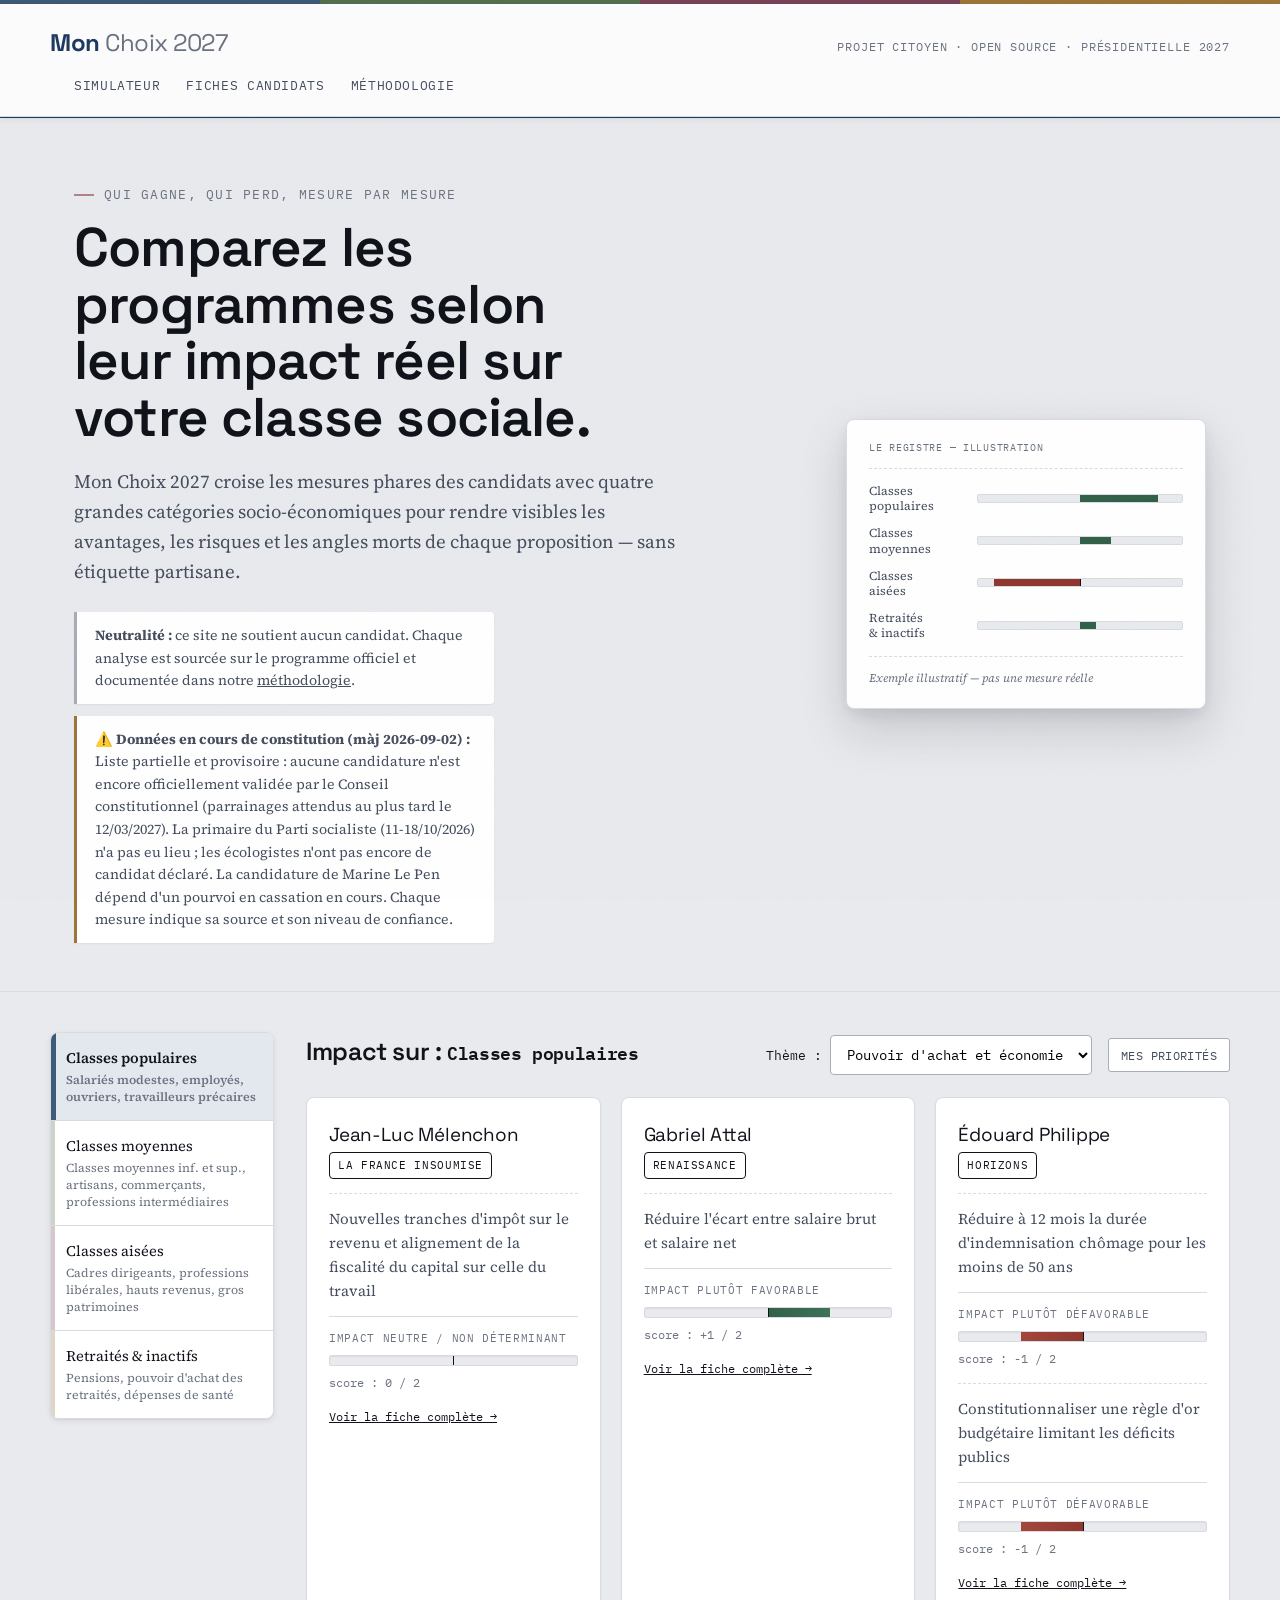
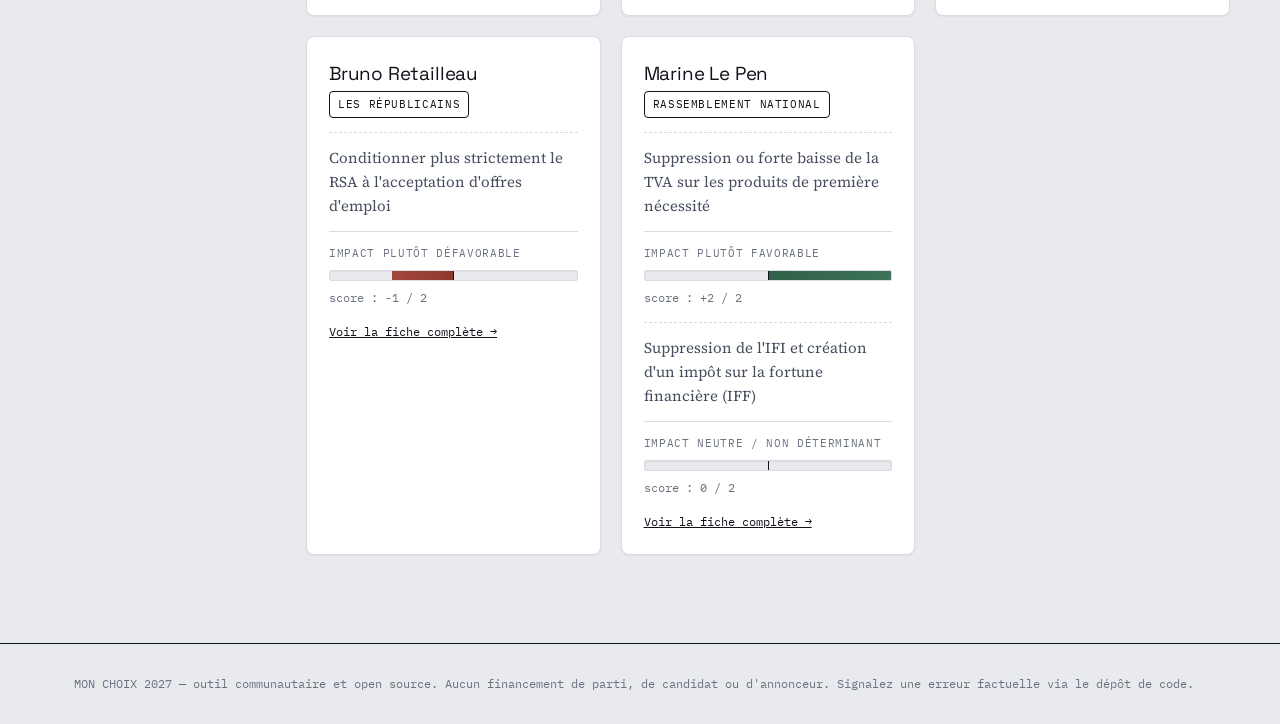
==== index.html @ bb3e90b5 "Panneau priorités homogène (contrôle segmenté), retire l'onglet Comparateur - Le panneau "Mes priori" ====
<!DOCTYPE html>
<html lang="fr">
<head>
<meta charset="UTF-8">
<meta name="viewport" content="width=device-width, initial-scale=1.0">
<title>Mon Choix 2027 — Comparateur citoyen, présidentielle 2027</title>
<meta name="description" content="Un outil citoyen, open source et non partisan pour comparer l'impact des programmes présidentiels sur les différentes classes sociales.">
<link rel="preconnect" href="https://fonts.googleapis.com">
<link href="https://fonts.googleapis.com/css2?family=Space+Grotesk:wght@500;600;700&family=Source+Serif+4:opsz,wght@8..60,400;8..60,600&family=IBM+Plex+Mono:wght@400;500&display=swap" rel="stylesheet">
<link rel="stylesheet" href="css/style.css">
</head>
<body>
<div class="brand-spectrum" aria-hidden="true"></div>

<header class="site-header">
  <div class="container site-header__row">
    <a href="index.html" class="logo">Mon <span>Choix 2027</span></a>
    <div class="site-header__meta">Projet citoyen · Open source · Présidentielle 2027</div>
  </div>
  <div class="container">
    <nav class="site-nav">
      <a href="simulateur.html">Simulateur</a>
      <a href="candidat.html">Fiches candidats</a>
      <a href="methodologie.html">Méthodologie</a>
    </nav>
  </div>
</header>

<section class="hero">
  <div class="container hero__grid">
    <div>
      <div class="hero__eyebrow">Qui gagne, qui perd, mesure par mesure</div>
      <h1>Comparez les programmes selon leur impact réel sur votre classe sociale.</h1>
      <p class="lede">
        Mon Choix 2027 croise les mesures phares des candidats avec quatre grandes
        catégories socio-économiques pour rendre visibles les avantages, les risques
        et les angles morts de chaque proposition — sans étiquette partisane.
      </p>
      <div class="hero__disclaimer">
        <strong>Neutralité :</strong> ce site ne soutient aucun candidat. Chaque analyse
        est sourcée sur le programme officiel et documentée dans notre
        <a href="methodologie.html" style="text-decoration:underline;">méthodologie</a>.
      </div>
      <div class="hero__disclaimer" style="margin-top:12px; border-left-color:var(--classe-retraites);" id="avis-donnees-reelles"></div>
    </div>

    <div class="hero-visual" aria-hidden="true">
      <div class="hero-visual__eyebrow">Le registre — illustration</div>
      <div class="hero-visual__row">
        <div class="hero-visual__label">Classes<br>populaires</div>
        <div class="hero-visual__track"><div class="hero-visual__axis"></div><div class="hero-visual__fill pos" style="width:38%"></div></div>
      </div>
      <div class="hero-visual__row">
        <div class="hero-visual__label">Classes<br>moyennes</div>
        <div class="hero-visual__track"><div class="hero-visual__axis"></div><div class="hero-visual__fill pos" style="width:15%"></div></div>
      </div>
      <div class="hero-visual__row">
        <div class="hero-visual__label">Classes<br>aisées</div>
        <div class="hero-visual__track"><div class="hero-visual__axis"></div><div class="hero-visual__fill neg" style="width:42%"></div></div>
      </div>
      <div class="hero-visual__row">
        <div class="hero-visual__label">Retraités<br>&amp; inactifs</div>
        <div class="hero-visual__track"><div class="hero-visual__axis"></div><div class="hero-visual__fill pos" style="width:8%"></div></div>
      </div>
      <div class="hero-visual__footer">Exemple illustratif — pas une mesure réelle</div>
    </div>
  </div>
</section>

<div class="container layout">

  <aside class="classe-rail" id="classe-rail" aria-label="Filtrer par catégorie sociale">
    <!-- injecté par js/app.js -->
  </aside>

  <main>
    <div class="comparateur-header">
      <h2>Impact sur : <span id="comparateur-titre-classe" class="mono" style="font-size:1.1rem;"></span></h2>
      <div style="display:flex; align-items:center; gap:16px; flex-wrap:wrap;">
        <label class="mono" style="font-size:0.8rem;">
          Thème :
          <select id="select-mesure" class="select-mesure" aria-label="Choisir la thématique de la mesure"></select>
        </label>
        <button type="button" id="btn-mes-priorites" class="mono btn-toggle" aria-pressed="false">
          Mes priorités
        </button>
      </div>
    </div>

    <div id="priorites-panel" hidden>
      <!-- injecté par js/app.js -->
    </div>

    <div class="cartes-candidats" id="cartes-candidats" aria-live="polite">
      <!-- injecté par js/app.js -->
    </div>
  </main>

</div>

<footer class="site-footer">
  <div class="container">
    MON CHOIX 2027 — outil communautaire et open source. Aucun financement de parti,
    de candidat ou d'annonceur. Signalez une erreur factuelle via le dépôt de code.
  </div>
</footer>

<script src="data/data.js"></script>
<script src="js/priorites.js"></script>
<script src="js/app.js"></script>
</body>
</html>
---- css/style.css ----
/* =========================================================
   MON CHOIX 2027 — Design tokens (édition premium)
   Direction : "le grand livre de comptes" — chaque mesure politique
   est traitée comme une écriture comptable (crédit/débit) pour
   chaque catégorie sociale. La grille rappelle un registre relié,
   pas une brochure de campagne : papier texturé, encre profonde,
   chiffres alignés au monospace, marge éditoriale généreuse.
   Signature de marque : le bandeau spectre en tête de page — les
   quatre couleurs catégorielles, dans l'ordre, jamais mélangées.
   ========================================================= */

:root {
  /* --- Couleurs neutres (support) --- */
  --ink: #10131a;
  --ink-soft: #454e5e;
  --ink-faint: #6b7280;
  --paper: #e8eaee;
  --paper-raised: #ffffff;
  --line: #d8dce2;
  --line-strong: #a7aeb9;

  /* --- Couleurs catégorielles (non partisanes, dérivées d'une
     échelle de position socio-économique, pas de couleurs de partis) --- */
  --classe-populaire: #3d5a78;   /* bleu ardoise profond */
  --classe-moyenne:   #566f4d;   /* sauge profonde */
  --classe-aisee:      #7a4258;  /* prune profonde */
  --classe-retraites:  #9c7539;  /* ocre profond */

  /* Variantes claires pour fonds */
  --classe-populaire-bg: #e2e8ee;
  --classe-moyenne-bg:   #e6ebe3;
  --classe-aisee-bg:     #eee2e6;
  --classe-retraites-bg: #f1e8d7;

  /* --- Sémantique impact --- */
  --impact-positif: #326049;
  --impact-negatif: #8f382f;
  --impact-neutre:  #7a8090;

  /* --- Accent discret (bleu-blanc-rouge désaturés, jamais le drapeau ---
     littéral) : touche de couleur nationale sur les éléments interactifs,
     séparée du bandeau spectre (signature des 4 classes sociales). --- */
  --accent-bleu: #1e3a5f;
  --accent-bleu-soft: #395670;
  --accent-rouge: #8a2f35;

  /* --- Typographie --- */
  --font-display: "Space Grotesk", "Arial Narrow", sans-serif;
  --font-body: "Source Serif 4", Georgia, serif;
  --font-mono: "IBM Plex Mono", "Courier New", monospace;

  /* --- Rythme et profondeur --- */
  --radius: 4px;
  --radius-lg: 8px;
  --max-width: 1180px;
  --ease: cubic-bezier(0.22, 1, 0.36, 1);

  --shadow-xs: 0 1px 2px rgba(16, 19, 26, 0.05);
  --shadow-sm: 0 2px 6px rgba(16, 19, 26, 0.07), 0 1px 2px rgba(16, 19, 26, 0.05);
  --shadow-md: 0 8px 24px rgba(16, 19, 26, 0.10), 0 2px 6px rgba(16, 19, 26, 0.06);
  --shadow-lg: 0 20px 48px rgba(16, 19, 26, 0.16), 0 6px 16px rgba(16, 19, 26, 0.08);
}

* { box-sizing: border-box; }

html { scroll-behavior: smooth; }

body {
  position: relative;
  margin: 0;
  background: var(--paper);
  color: var(--ink);
  font-family: var(--font-body);
  font-size: 17px;
  line-height: 1.6;
  -webkit-font-smoothing: antialiased;
  text-rendering: optimizeLegibility;
}

/* Grain de papier — texture subtile, jamais décorative au point de nuire
   à la lisibilité. Désactivée si l'utilisateur préfère moins d'effets. */
body::before {
  content: "";
  position: fixed;
  inset: 0;
  z-index: 9999;
  pointer-events: none;
  opacity: 0.035;
  mix-blend-mode: multiply;
  background-image: url("data:image/svg+xml,%3Csvg xmlns='http://www.w3.org/2000/svg' width='180' height='180'%3E%3Cfilter id='n'%3E%3CfeTurbulence type='fractalNoise' baseFrequency='0.9' numOctaves='2' stitchTiles='stitch'/%3E%3C/filter%3E%3Crect width='100%25' height='100%25' filter='url(%23n)'/%3E%3C/svg%3E");
}

h1, h2, h3, h4, .display {
  font-family: var(--font-display);
  font-weight: 600;
  letter-spacing: -0.015em;
  color: var(--ink);
  margin: 0;
}

.mono {
  font-family: var(--font-mono);
  font-feature-settings: "tnum" 1, "zero" 1;
}

a {
  color: inherit;
  transition: color 0.15s var(--ease), border-color 0.15s var(--ease), opacity 0.15s var(--ease);
}

.container {
  max-width: var(--max-width);
  margin: 0 auto;
  padding: 0 24px;
}

/* ---------- Bandeau spectre — signature de marque ---------- */

.brand-spectrum {
  height: 4px;
  background: linear-gradient(
    to right,
    var(--classe-populaire) 0%, var(--classe-populaire) 25%,
    var(--classe-moyenne) 25%, var(--classe-moyenne) 50%,
    var(--classe-aisee) 50%, var(--classe-aisee) 75%,
    var(--classe-retraites) 75%, var(--classe-retraites) 100%
  );
}

/* ---------- En-tête / bandeau du registre ---------- */

.site-header {
  position: sticky;
  top: 0;
  z-index: 100;
  border-bottom: 1px solid var(--line);
  background: rgba(255, 255, 255, 0.86);
  backdrop-filter: blur(10px) saturate(1.4);
  -webkit-backdrop-filter: blur(10px) saturate(1.4);
  box-shadow: 0 1px 0 var(--accent-bleu), var(--shadow-sm);
}

.site-header__row {
  display: flex;
  align-items: baseline;
  justify-content: space-between;
  padding: 20px 0 14px;
  flex-wrap: wrap;
  gap: 8px;
}

.logo {
  font-family: var(--font-display);
  font-size: 1.5rem;
  font-weight: 700;
  letter-spacing: -0.02em;
}
.logo { color: var(--accent-bleu); text-decoration: none; }
.logo span { color: var(--ink-faint); font-weight: 400; }

.site-header__meta {
  font-family: var(--font-mono);
  font-size: 0.76rem;
  text-transform: uppercase;
  letter-spacing: 0.07em;
  color: var(--ink-faint);
}

nav.site-nav {
  display: flex;
  gap: 26px;
  font-family: var(--font-mono);
  font-size: 0.8rem;
  text-transform: uppercase;
  letter-spacing: 0.05em;
  padding-bottom: 13px;
}
nav.site-nav a {
  text-decoration: none;
  border-bottom: 2px solid transparent;
  padding-bottom: 4px;
  color: var(--ink-soft);
}
nav.site-nav a:hover { color: var(--accent-bleu); border-bottom-color: var(--accent-bleu-soft); }
nav.site-nav a.active { color: var(--accent-bleu); border-bottom-color: var(--accent-bleu); font-weight: 500; }

/* ---------- Hero ---------- */

.hero {
  position: relative;
  padding: 68px 0 48px;
  border-bottom: 1px solid var(--line);
  overflow: hidden;
}
.hero .container.hero__grid {
  display: grid;
  grid-template-columns: 1fr 360px;
  gap: 52px;
  align-items: center;
}
.hero__eyebrow {
  font-family: var(--font-mono);
  font-size: 0.8rem;
  text-transform: uppercase;
  letter-spacing: 0.1em;
  color: var(--ink-faint);
  margin-bottom: 14px;
  display: flex;
  align-items: center;
  gap: 10px;
}
.hero__eyebrow::before {
  content: "";
  display: inline-block;
  width: 20px;
  height: 2px;
  background: var(--accent-rouge);
  opacity: 0.55;
}
.hero h1 {
  font-size: clamp(2.1rem, 4.4vw, 3.4rem);
  max-width: 15ch;
  line-height: 1.04;
  animation: rise 0.6s var(--ease) both;
}
.hero p.lede {
  font-family: var(--font-body);
  font-size: 1.18rem;
  max-width: 62ch;
  color: var(--ink-soft);
  margin-top: 20px;
  animation: rise 0.6s var(--ease) 0.08s both;
}
.hero__disclaimer {
  margin-top: 26px;
  border-left: 3px solid var(--line-strong);
  padding: 12px 18px;
  font-size: 0.88rem;
  color: var(--ink-soft);
  background: var(--paper-raised);
  box-shadow: var(--shadow-xs);
  max-width: 60ch;
  border-radius: 0 var(--radius) var(--radius) 0;
}

@keyframes rise {
  from { opacity: 0; transform: translateY(10px); }
  to { opacity: 1; transform: translateY(0); }
}

/* ---------- Vignette signature du hero — mini-registre illustratif ---------- */

.hero-visual {
  border: 1px solid var(--line);
  border-radius: var(--radius-lg);
  background: var(--paper-raised);
  box-shadow: var(--shadow-lg);
  padding: 20px 22px;
  animation: rise 0.6s var(--ease) 0.15s both;
  transform: rotate(-1.2deg);
}
.hero-visual__eyebrow {
  font-family: var(--font-mono);
  font-size: 0.64rem;
  text-transform: uppercase;
  letter-spacing: 0.07em;
  color: var(--ink-faint);
  margin-bottom: 14px;
  padding-bottom: 12px;
  border-bottom: 1px dashed var(--line);
}
.hero-visual__row {
  display: grid;
  grid-template-columns: 96px 1fr;
  align-items: center;
  gap: 12px;
  margin-bottom: 12px;
}
.hero-visual__row:last-of-type { margin-bottom: 0; }
.hero-visual__label {
  font-size: 0.76rem;
  color: var(--ink-soft);
  line-height: 1.25;
}
.hero-visual__track {
  position: relative;
  height: 9px;
  background: var(--paper);
  border: 1px solid var(--line);
  border-radius: 2px;
  overflow: hidden;
}
.hero-visual__axis { position: absolute; left: 50%; top: -1px; bottom: -1px; width: 1px; background: var(--ink); }
.hero-visual__fill { position: absolute; top: 0; bottom: 0; }
.hero-visual__fill.pos { left: 50%; background: var(--impact-positif); }
.hero-visual__fill.neg { right: 50%; background: var(--impact-negatif); }
.hero-visual__footer {
  margin-top: 16px;
  padding-top: 12px;
  border-top: 1px dashed var(--line);
  font-size: 0.72rem;
  color: var(--ink-faint);
  font-style: italic;
}

@media (max-width: 900px) {
  .hero .container.hero__grid { grid-template-columns: 1fr; }
  .hero-visual { transform: none; max-width: 380px; }
}

/* ---------- Le Rail des classes (élément signature, sticky) ---------- */

.layout {
  display: grid;
  grid-template-columns: 224px 1fr;
  gap: 32px;
  padding: 40px 0 88px;
  align-items: start;
}

.classe-rail {
  position: sticky;
  top: 88px;
  border: 1px solid var(--line);
  border-radius: var(--radius-lg);
  background: var(--paper-raised);
  overflow: hidden;
  box-shadow: var(--shadow-sm);
}
.classe-rail__title {
  font-family: var(--font-mono);
  font-size: 0.72rem;
  text-transform: uppercase;
  letter-spacing: 0.07em;
  padding: 13px 15px;
  border-bottom: 1px solid var(--line);
  color: var(--ink-faint);
}
.classe-item {
  display: block;
  width: 100%;
  text-align: left;
  padding: 15px;
  border: none;
  border-bottom: 1px solid var(--line);
  background: transparent;
  cursor: pointer;
  font-family: var(--font-body);
  font-size: 0.92rem;
  color: var(--ink);
  position: relative;
  transition: background-color 0.2s var(--ease);
}
.classe-item:last-child { border-bottom: none; }
.classe-item:hover { background: var(--paper); }
.classe-item::before {
  content: "";
  position: absolute;
  left: 0; top: 0; bottom: 0;
  width: 4px;
  background: var(--swatch, transparent);
  opacity: 0.3;
  transition: opacity 0.2s var(--ease), width 0.2s var(--ease);
}
.classe-item.active::before { opacity: 1; width: 5px; }
.classe-item.active { background: var(--swatch-bg, var(--paper)); font-weight: 600; }
.classe-item.active:hover { background: var(--swatch-bg, var(--paper)); }
.classe-item small { display: block; color: var(--ink-faint); font-size: 0.76rem; margin-top: 3px; line-height: 1.4; }

/* ---------- Comparateur ---------- */

.comparateur-header {
  display: flex;
  justify-content: space-between;
  align-items: baseline;
  margin-bottom: 22px;
  flex-wrap: wrap;
  gap: 12px;
}
.comparateur-header h2 { font-size: 1.55rem; }

.select-mesure {
  font-family: var(--font-mono);
  font-size: 0.85rem;
  padding: 9px 12px;
  border: 1px solid var(--line-strong);
  background: var(--paper-raised);
  border-radius: var(--radius);
  transition: border-color 0.15s var(--ease), box-shadow 0.15s var(--ease);
}
.select-mesure:hover { border-color: var(--accent-bleu-soft); }
.select-mesure:focus-visible { border-color: var(--accent-bleu); box-shadow: 0 0 0 3px rgba(30, 58, 95, 0.12); }

.cartes-candidats {
  display: grid;
  grid-template-columns: repeat(auto-fit, minmax(270px, 1fr));
  gap: 20px;
}

.carte-candidat {
  border: 1px solid var(--line);
  border-radius: var(--radius-lg);
  background: var(--paper-raised);
  padding: 22px;
  display: flex;
  flex-direction: column;
  gap: 14px;
  box-shadow: var(--shadow-xs);
  transition: transform 0.25s var(--ease), box-shadow 0.25s var(--ease), border-color 0.25s var(--ease);
}
.carte-candidat:hover {
  transform: translateY(-3px);
  box-shadow: var(--shadow-md);
  border-color: var(--accent-bleu-soft);
}
.carte-candidat__nom {
  font-family: var(--font-display);
  font-size: 1.18rem;
  letter-spacing: -0.01em;
}
.carte-candidat__mesure {
  font-size: 0.94rem;
  color: var(--ink-soft);
  border-top: 1px dashed var(--line);
  padding-top: 13px;
}

/* Ledger bar : la barre "crédit / débit" pour la classe sélectionnée */
.ledger {
  border-top: 1px solid var(--line);
  padding-top: 13px;
}
.ledger__label {
  font-family: var(--font-mono);
  font-size: 0.7rem;
  text-transform: uppercase;
  letter-spacing: 0.06em;
  color: var(--ink-faint);
  margin-bottom: 7px;
}
.ledger__track {
  height: 11px;
  background: var(--paper);
  border: 1px solid var(--line);
  border-radius: 2px;
  position: relative;
  overflow: hidden;
  box-shadow: inset 0 1px 2px rgba(16, 19, 26, 0.06);
}
.ledger__fill {
  position: absolute;
  top: 0; bottom: 0;
  transition: width 0.5s var(--ease);
}
.ledger__fill.positif { left: 50%; background: linear-gradient(to right, var(--impact-positif), #3d7358); }
.ledger__fill.negatif { right: 50%; background: linear-gradient(to left, var(--impact-negatif), #a4463b); }
.ledger__axis {
  position: absolute;
  left: 50%; top: -1px; bottom: -1px;
  width: 1px; background: var(--ink);
  z-index: 1;
}
.ledger__score {
  font-family: var(--font-mono);
  font-size: 0.78rem;
  margin-top: 7px;
  color: var(--ink-faint);
}

.carte-candidat__mesure-bloc {
  display: flex;
  flex-direction: column;
  gap: 13px;
}

.btn-toggle {
  font-size: 0.78rem;
  text-transform: uppercase;
  letter-spacing: 0.03em;
  padding: 8px 12px;
  border: 1px solid var(--line-strong);
  border-radius: 3px;
  background: var(--paper-raised);
  color: var(--ink-soft);
  cursor: pointer;
  transition: background-color 0.15s var(--ease), color 0.15s var(--ease), border-color 0.15s var(--ease);
}
.btn-toggle:hover { border-color: var(--accent-bleu-soft); color: var(--accent-bleu); }
.btn-toggle.active {
  background: var(--accent-bleu);
  color: var(--paper-raised);
  border-color: var(--accent-bleu);
}

.priorites-panel__card {
  border: 1px solid var(--line);
  border-radius: var(--radius-lg);
  background: var(--paper-raised);
  padding: 22px;
  margin-bottom: 24px;
  box-shadow: var(--shadow-xs);
}
.priorites-panel__header {
  display: flex;
  justify-content: space-between;
  align-items: baseline;
  flex-wrap: wrap;
  gap: 12px;
  margin-bottom: 14px;
}
.priorites-panel__header h3 {
  font-family: var(--font-display);
  font-size: 1.1rem;
}
.priorites-panel__reset {
  font-size: 0.72rem;
  text-transform: uppercase;
  letter-spacing: 0.03em;
  text-decoration: underline;
  color: var(--ink-soft);
  background: none;
  border: none;
  cursor: pointer;
}
.priorites-panel__reset:hover { color: var(--accent-rouge); }
.priorites-panel__intro {
  font-size: 0.85rem;
  color: var(--ink-soft);
  margin-bottom: 16px;
}
.priorites-panel__list {
  display: flex;
  flex-direction: column;
  list-style: none;
  padding: 0;
  margin: 0;
}
.priorites-panel__row {
  display: grid;
  grid-template-columns: minmax(150px, 230px) 1fr;
  align-items: center;
  gap: 18px;
  padding: 13px 0;
  border-bottom: 1px dashed var(--line);
}
.priorites-panel__row:last-child { border-bottom: none; padding-bottom: 4px; }
.priorites-panel__row > span { font-size: 0.9rem; font-weight: 500; }

/* Contrôle segmenté : les 4 niveaux forment un seul bloc à bordure partagée,
   plutôt que 4 boutons séparés — plus net, toujours le même gabarit quelle
   que soit la longueur du nom du thème. */
.priorites-panel__niveaux {
  display: flex;
  border: 1px solid var(--line-strong);
  border-radius: var(--radius);
  overflow: hidden;
  background: var(--paper);
}
.priorites-panel__niveau {
  flex: 1;
  font-size: 0.66rem;
  text-transform: uppercase;
  letter-spacing: 0.03em;
  padding: 9px 6px;
  border: none;
  border-right: 1px solid var(--line-strong);
  border-radius: 0;
  background: transparent;
  color: var(--ink-soft);
  cursor: pointer;
  transition: background 0.15s var(--ease), color 0.15s var(--ease);
}
.priorites-panel__niveau:last-child { border-right: none; }
.priorites-panel__niveau:hover { background: var(--accent-bleu-soft); color: var(--paper-raised); }
.priorites-panel__niveau.active {
  background: var(--accent-bleu);
  color: var(--paper-raised);
  font-weight: 600;
  box-shadow: inset 0 0 0 1px var(--accent-bleu);
}
.priorites-panel__tri {
  display: flex;
  align-items: center;
  gap: 8px;
  font-size: 0.78rem;
  color: var(--ink-soft);
  margin-top: 18px;
}

.score-personnalise {
  border-top: 1px solid var(--line);
  padding-top: 13px;
  background: var(--paper);
  padding: 10px 12px;
  border-radius: var(--radius);
}
.score-personnalise__label {
  font-size: 0.7rem;
  text-transform: uppercase;
  letter-spacing: 0.06em;
  color: var(--ink-faint);
  margin-bottom: 7px;
}
.score-personnalise--vide {
  font-size: 0.72rem;
  text-transform: uppercase;
  letter-spacing: 0.04em;
  color: var(--ink-soft);
}
.score-personnalise__avertissement {
  font-size: 0.7rem;
  color: var(--ink-faint);
  font-style: italic;
  margin-top: 6px;
}

.badge {
  display: inline-block;
  font-family: var(--font-mono);
  font-size: 0.66rem;
  text-transform: uppercase;
  letter-spacing: 0.06em;
  padding: 4px 8px;
  border-radius: var(--radius);
  border: 1px solid currentColor;
}

/* ---------- Fiche candidat ---------- */

.fiche-header {
  display: flex;
  justify-content: space-between;
  align-items: flex-end;
  flex-wrap: wrap;
  gap: 16px;
  padding-bottom: 26px;
  border-bottom: 1px solid var(--line);
  margin-bottom: 34px;
}

.grille-mesures {
  display: grid;
  gap: 16px;
}

.mesure-bloc {
  border: 1px solid var(--line);
  border-radius: var(--radius-lg);
  background: var(--paper-raised);
  overflow: hidden;
  box-shadow: var(--shadow-xs);
}
.mesure-bloc__entete {
  padding: 17px 19px;
  border-bottom: 1px solid var(--line);
  display: flex;
  justify-content: space-between;
  gap: 12px;
  flex-wrap: wrap;
}
.mesure-bloc__theme {
  font-family: var(--font-mono);
  font-size: 0.7rem;
  text-transform: uppercase;
  letter-spacing: 0.06em;
  color: var(--ink-faint);
}
.mesure-bloc__titre { font-family: var(--font-display); font-size: 1.08rem; margin-top: 5px; letter-spacing: -0.01em; }

.analyse-classes {
  display: grid;
  grid-template-columns: repeat(auto-fit, minmax(240px, 1fr));
  gap: 1px;
  background: var(--line);
  border-radius: var(--radius-lg);
  overflow: hidden;
  box-shadow: var(--shadow-xs);
}
.analyse-classe {
  background: var(--paper-raised);
  padding: 17px 19px;
}
.analyse-classe__nom {
  font-family: var(--font-mono);
  font-size: 0.72rem;
  text-transform: uppercase;
  letter-spacing: 0.06em;
  margin-bottom: 9px;
  display: flex;
  align-items: center;
  gap: 7px;
}
.analyse-classe__nom .dot {
  width: 8px; height: 8px; border-radius: 50%;
  display: inline-block;
  box-shadow: 0 0 0 3px rgba(16, 19, 26, 0.05);
}
.analyse-classe ul { margin: 6px 0 0; padding-left: 18px; font-size: 0.88rem; }
.analyse-classe li { margin-bottom: 5px; }
.analyse-classe .angle-mort {
  margin-top: 11px;
  font-size: 0.82rem;
  color: var(--ink-faint);
  font-style: italic;
  border-top: 1px dashed var(--line);
  padding-top: 9px;
}

/* ---------- Méthodologie ---------- */

.methodo-section {
  padding: 34px 0;
  border-bottom: 1px solid var(--line);
}
.methodo-section:last-child { border-bottom: none; }
.methodo-step {
  display: grid;
  grid-template-columns: 60px 1fr;
  gap: 16px;
  margin-bottom: 20px;
}
.methodo-step__num {
  font-family: var(--font-mono);
  font-size: 0.9rem;
  color: var(--ink-faint);
}

.source-table {
  width: 100%;
  border-collapse: collapse;
  font-size: 0.9rem;
  margin-top: 12px;
}
.source-table th, .source-table td {
  text-align: left;
  padding: 9px 11px;
  border-bottom: 1px solid var(--line);
}
.source-table th {
  font-family: var(--font-mono);
  font-size: 0.72rem;
  text-transform: uppercase;
  letter-spacing: 0.06em;
  color: var(--ink-faint);
}
.source-table tbody tr { transition: background-color 0.15s var(--ease); }
.source-table tbody tr:hover { background: var(--paper); }

/* ---------- Pied de page ---------- */

.site-footer {
  border-top: 1px solid var(--ink);
  padding: 30px 0;
  font-family: var(--font-mono);
  font-size: 0.78rem;
  color: var(--ink-faint);
}

/* ---------- Simulateur : formulaire ---------- */

.form-simulateur {
  display: flex;
  flex-direction: column;
  gap: 24px;
  border: 1px solid var(--line);
  border-radius: var(--radius-lg);
  background: var(--paper-raised);
  padding: 30px;
  box-shadow: var(--shadow-sm);
}

.champ { display: flex; flex-direction: column; gap: 7px; }
.champ label { font-family: var(--font-display); font-size: 0.92rem; }
.champ input, .champ select {
  font-family: var(--font-body);
  font-size: 1rem;
  padding: 11px 13px;
  border: 1px solid var(--line-strong);
  background: #fff;
  border-radius: var(--radius);
  transition: border-color 0.15s var(--ease), box-shadow 0.15s var(--ease);
}
.champ input:hover, .champ select:hover { border-color: var(--ink-soft); }
.champ input:focus-visible, .champ select:focus-visible {
  border-color: var(--ink);
  box-shadow: 0 0 0 3px rgba(16, 19, 26, 0.08);
  outline: none;
}
.champ__input-euro { display: flex; align-items: center; gap: 8px; }
.champ__input-euro input { flex: 1; }
.champ__input-euro span { font-family: var(--font-mono); font-size: 0.85rem; color: var(--ink-faint); }
.champ__aide { font-size: 0.8rem; color: var(--ink-faint); margin: 0; line-height: 1.5; }

.champ-groupe {
  display: grid;
  grid-template-columns: repeat(auto-fit, minmax(150px, 1fr));
  gap: 16px;
}

.bouton-principal {
  align-self: flex-start;
  font-family: var(--font-mono);
  text-transform: uppercase;
  letter-spacing: 0.06em;
  font-size: 0.85rem;
  padding: 13px 24px;
  background: var(--ink);
  color: var(--paper-raised);
  border: none;
  border-radius: var(--radius);
  cursor: pointer;
  box-shadow: var(--shadow-xs);
  transition: background-color 0.2s var(--ease), transform 0.15s var(--ease), box-shadow 0.2s var(--ease);
}
.bouton-principal:hover { background: var(--ink-soft); box-shadow: var(--shadow-sm); }
.bouton-principal:active { transform: translateY(1px); box-shadow: var(--shadow-xs); }

/* ---------- Simulateur : résultat + règle graduée ---------- */

.resultat {
  margin-top: 34px;
  padding: 26px 28px;
  background: var(--paper-raised);
  border: 1px solid var(--line);
  border-radius: var(--radius-lg);
  box-shadow: var(--shadow-md);
  animation: rise 0.4s var(--ease) both;
}
.resultat__eyebrow {
  font-family: var(--font-mono);
  font-size: 0.72rem;
  text-transform: uppercase;
  letter-spacing: 0.06em;
  color: var(--ink-faint);
}
.resultat h3 { font-size: 1.45rem; margin: 5px 0 10px; letter-spacing: -0.015em; }

.resultat__chiffres {
  display: grid;
  grid-template-columns: repeat(auto-fit, minmax(160px, 1fr));
  gap: 14px;
  margin: 20px 0;
  padding: 18px 0;
  border-top: 1px dashed var(--line);
  border-bottom: 1px dashed var(--line);
}
.resultat__chiffres dt { font-family: var(--font-mono); font-size: 0.7rem; text-transform: uppercase; color: var(--ink-faint); }
.resultat__chiffres dd { margin: 5px 0 0; font-family: var(--font-display); font-size: 1.12rem; }

.resultat__note {
  font-size: 0.9rem;
  background: var(--paper);
  border-left: 3px solid var(--line-strong);
  padding: 11px 15px;
  margin-top: 18px;
  border-radius: 0 var(--radius) var(--radius) 0;
}

.bouton-suite {
  display: inline-block;
  margin-top: 20px;
  font-family: var(--font-mono);
  font-size: 0.82rem;
  text-decoration: underline;
  text-underline-offset: 3px;
}
.bouton-suite:hover { color: var(--ink-soft); }

/* La règle graduée : ruban d'échelle des niveaux de vie, esprit "règle de livre de comptes" */
.regle { margin: 22px 0 6px; }
.regle__track {
  position: relative;
  height: 15px;
  background: linear-gradient(to right, var(--classe-populaire), var(--classe-moyenne) 45%, var(--classe-aisee));
  border: 1px solid var(--ink);
  border-radius: 2px;
  box-shadow: var(--shadow-xs);
}
.regle__tick {
  position: absolute;
  top: 0; bottom: 0;
  width: 1px;
  background: rgba(255, 255, 255, 0.55);
}
.regle__curseur {
  position: absolute;
  top: -10px;
  transform: translateX(-50%);
  width: 2px;
  height: 35px;
  background: var(--ink);
  transition: left 0.5s var(--ease);
}
.regle__curseur-label {
  position: absolute;
  top: -21px;
  left: 50%;
  transform: translateX(-50%);
  font-family: var(--font-mono);
  font-size: 0.65rem;
  text-transform: uppercase;
  background: var(--ink);
  color: #fff;
  padding: 2px 6px;
  border-radius: var(--radius);
  white-space: nowrap;
  box-shadow: var(--shadow-sm);
}
.regle__legende {
  display: flex;
  justify-content: space-between;
  font-family: var(--font-mono);
  font-size: 0.68rem;
  color: var(--ink-faint);
  margin-top: 7px;
}

/* ---------- Accessibilité ---------- */

:focus-visible {
  outline: 2px solid var(--accent-bleu);
  outline-offset: 2px;
  border-radius: 2px;
}

@media (prefers-reduced-motion: reduce) {
  * { transition: none !important; animation: none !important; scroll-behavior: auto !important; }
}

@media (max-width: 780px) {
  .layout { grid-template-columns: 1fr; }
  .classe-rail { position: static; display: flex; overflow-x: auto; border-radius: var(--radius); }
  .classe-item { flex: 0 0 auto; min-width: 150px; border-bottom: none; border-right: 1px solid var(--line); }
  .site-header { position: static; }
  nav.site-nav { flex-wrap: nowrap; overflow-x: auto; gap: 18px; -webkit-overflow-scrolling: touch; padding-bottom: 12px; }
  nav.site-nav a { white-space: nowrap; }
  nav.site-nav::-webkit-scrollbar { display: none; }
  .priorites-panel__row { grid-template-columns: 1fr; gap: 8px; padding: 12px 0; }
  .priorites-panel__niveaux { display: grid; grid-template-columns: 1fr 1fr; gap: 6px; border: none; background: none; }
  .priorites-panel__niveau { text-align: center; padding: 9px 4px; border: 1px solid var(--line-strong); border-radius: var(--radius); background: var(--paper); }
  .priorites-panel__niveau:last-child { border-right: 1px solid var(--line-strong); }
  .priorites-panel__niveau.active { box-shadow: none; }
}

@media (max-width: 560px) {
  .site-header__meta { display: none; }
  .container { padding: 0 16px; }
  .hero { padding: 44px 0 36px; }
  .hero h1 { font-size: clamp(1.7rem, 7vw, 2.3rem); }
  .comparateur-header { flex-direction: column; align-items: flex-start; }
  .comparateur-header > div { width: 100%; }
  .select-mesure { flex: 1; min-width: 0; }
  .carte-candidat { padding: 17px; }
}
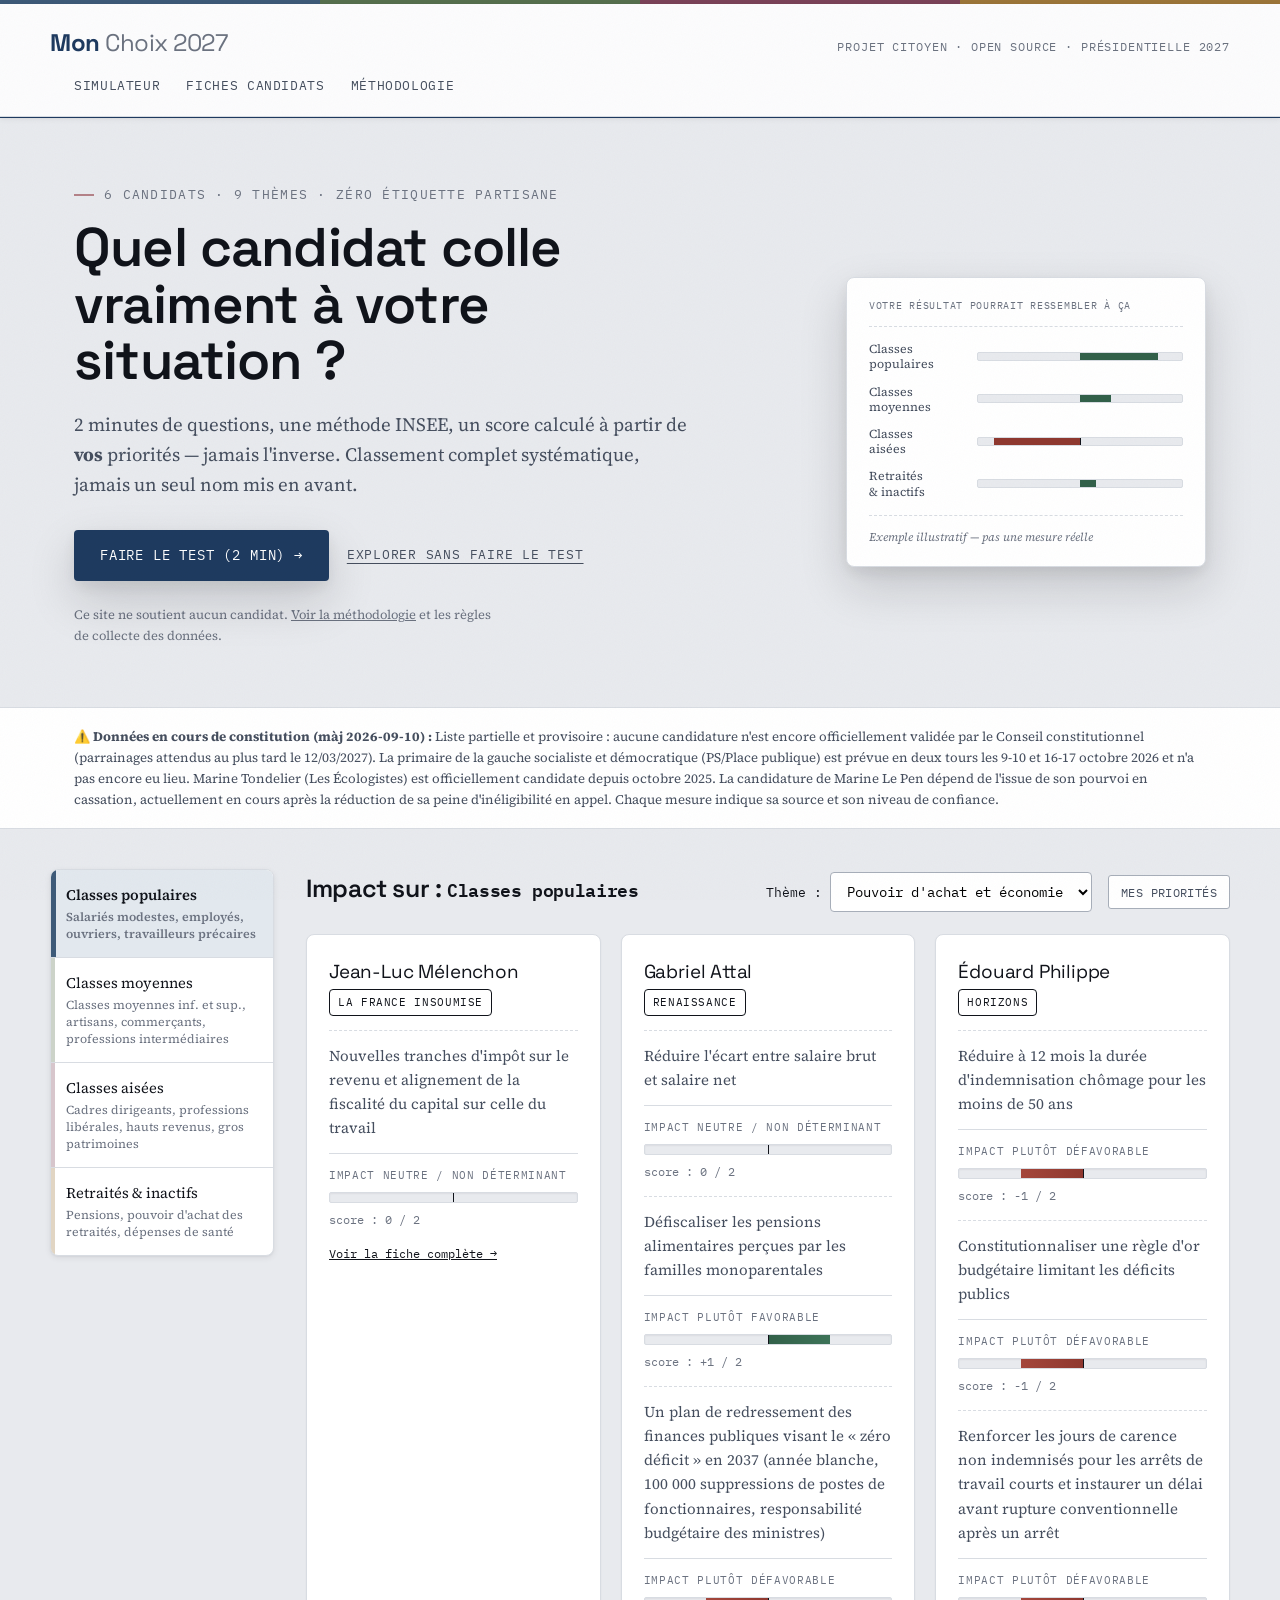
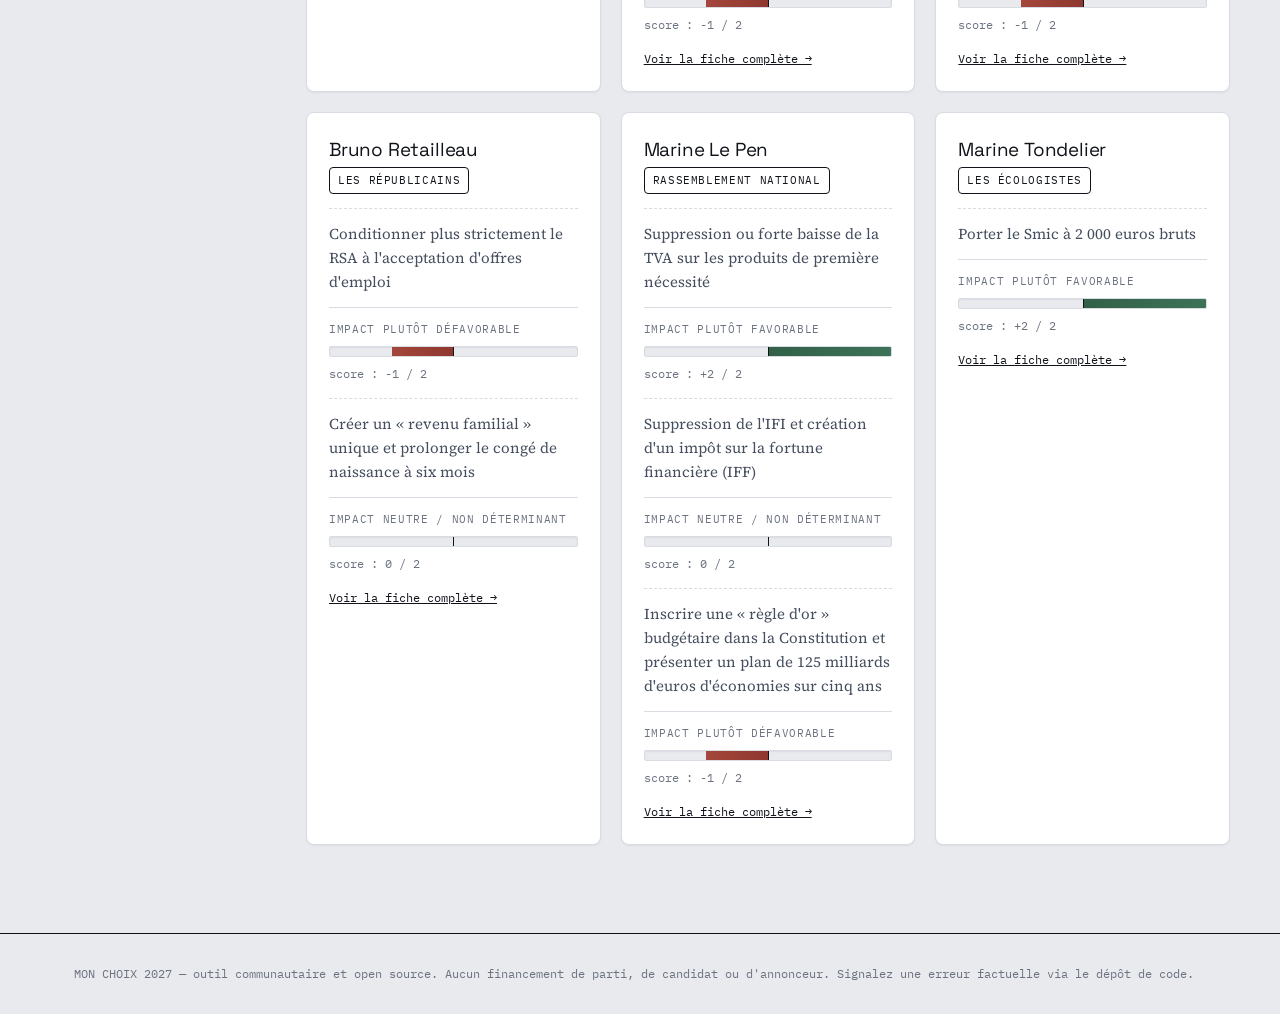
==== commit ab801d65: "Refonte du hero pour pousser le Simulateur (CRO) Portage du changement fait côté Next.js : le hero n" ====
--- a/index.html
+++ b/index.html
@@ -29,23 +29,26 @@
 <section class="hero">
   <div class="container hero__grid">
     <div>
-      <div class="hero__eyebrow">Qui gagne, qui perd, mesure par mesure</div>
-      <h1>Comparez les programmes selon leur impact réel sur votre classe sociale.</h1>
+      <div class="hero__eyebrow">6 candidats · 9 thèmes · zéro étiquette partisane</div>
+      <h1>Quel candidat colle vraiment à votre situation&nbsp;?</h1>
       <p class="lede">
-        Mon Choix 2027 croise les mesures phares des candidats avec quatre grandes
-        catégories socio-économiques pour rendre visibles les avantages, les risques
-        et les angles morts de chaque proposition — sans étiquette partisane.
+        2 minutes de questions, une méthode INSEE, un score calculé à partir de
+        <strong>vos</strong> priorités — jamais l'inverse. Classement complet
+        systématique, jamais un seul nom mis en avant.
       </p>
-      <div class="hero__disclaimer">
-        <strong>Neutralité :</strong> ce site ne soutient aucun candidat. Chaque analyse
-        est sourcée sur le programme officiel et documentée dans notre
-        <a href="methodologie.html" style="text-decoration:underline;">méthodologie</a>.
+      <div class="hero__cta">
+        <a href="simulateur.html" class="bouton-principal bouton-principal--hero">Faire le test (2 min) →</a>
+        <a href="#comparateur" class="hero__cta-secondaire">Explorer sans faire le test</a>
       </div>
-      <div class="hero__disclaimer" style="margin-top:12px; border-left-color:var(--classe-retraites);" id="avis-donnees-reelles"></div>
+      <p class="hero__note">
+        Ce site ne soutient aucun candidat.
+        <a href="methodologie.html" style="text-decoration:underline;">Voir la méthodologie</a>
+        et les règles de collecte des données.
+      </p>
     </div>
 
     <div class="hero-visual" aria-hidden="true">
-      <div class="hero-visual__eyebrow">Le registre — illustration</div>
+      <div class="hero-visual__eyebrow">Votre résultat pourrait ressembler à ça</div>
       <div class="hero-visual__row">
         <div class="hero-visual__label">Classes<br>populaires</div>
         <div class="hero-visual__track"><div class="hero-visual__axis"></div><div class="hero-visual__fill pos" style="width:38%"></div></div>
@@ -67,7 +70,11 @@
   </div>
 </section>
 
-<div class="container layout">
+<div class="bandeau-confiance">
+  <div class="container" id="avis-donnees-reelles"></div>
+</div>
+
+<div class="container layout" id="comparateur">
 
   <aside class="classe-rail" id="classe-rail" aria-label="Filtrer par catégorie sociale">
     <!-- injecté par js/app.js -->
--- a/css/style.css
+++ b/css/style.css
@@ -231,17 +231,55 @@
   margin-top: 20px;
   animation: rise 0.6s var(--ease) 0.08s both;
 }
-.hero__disclaimer {
-  margin-top: 26px;
-  border-left: 3px solid var(--line-strong);
-  padding: 12px 18px;
-  font-size: 0.88rem;
-  color: var(--ink-soft);
-  background: var(--paper-raised);
-  box-shadow: var(--shadow-xs);
+.hero__cta {
+  display: flex;
+  align-items: center;
+  flex-wrap: wrap;
+  gap: 18px;
+  margin-top: 30px;
+  animation: rise 0.6s var(--ease) 0.12s both;
+}
+a.bouton-principal.bouton-principal--hero {
+  display: inline-flex;
+  align-items: center;
+  gap: 8px;
+  background: var(--accent-bleu);
+  padding: 15px 26px;
+  box-shadow: var(--shadow-lg);
+  text-decoration: none;
+}
+a.bouton-principal.bouton-principal--hero:hover { background: var(--accent-bleu-soft); }
+.hero__cta-secondaire {
+  font-family: var(--font-mono);
+  font-size: 0.8rem;
+  text-transform: uppercase;
+  letter-spacing: 0.06em;
+  color: var(--ink-soft);
+  text-decoration: underline;
+  text-underline-offset: 4px;
+}
+.hero__cta-secondaire:hover { color: var(--accent-bleu); }
+.hero__note {
+  margin-top: 24px;
+  font-size: 0.8rem;
+  color: var(--ink-faint);
   max-width: 60ch;
-  border-radius: 0 var(--radius) var(--radius) 0;
-}
+}
+.hero__note a { color: var(--ink-faint); }
+.hero__note a:hover { color: var(--accent-bleu); }
+
+.bandeau-confiance {
+  border-bottom: 1px solid var(--line);
+  background: var(--paper-raised);
+}
+.bandeau-confiance .container {
+  padding: 18px 24px;
+  font-size: 0.82rem;
+  color: var(--ink-soft);
+}
+.bandeau-confiance .container:empty { display: none; }
+
+#comparateur { scroll-margin-top: 84px; }
 
 @keyframes rise {
   from { opacity: 0; transform: translateY(10px); }
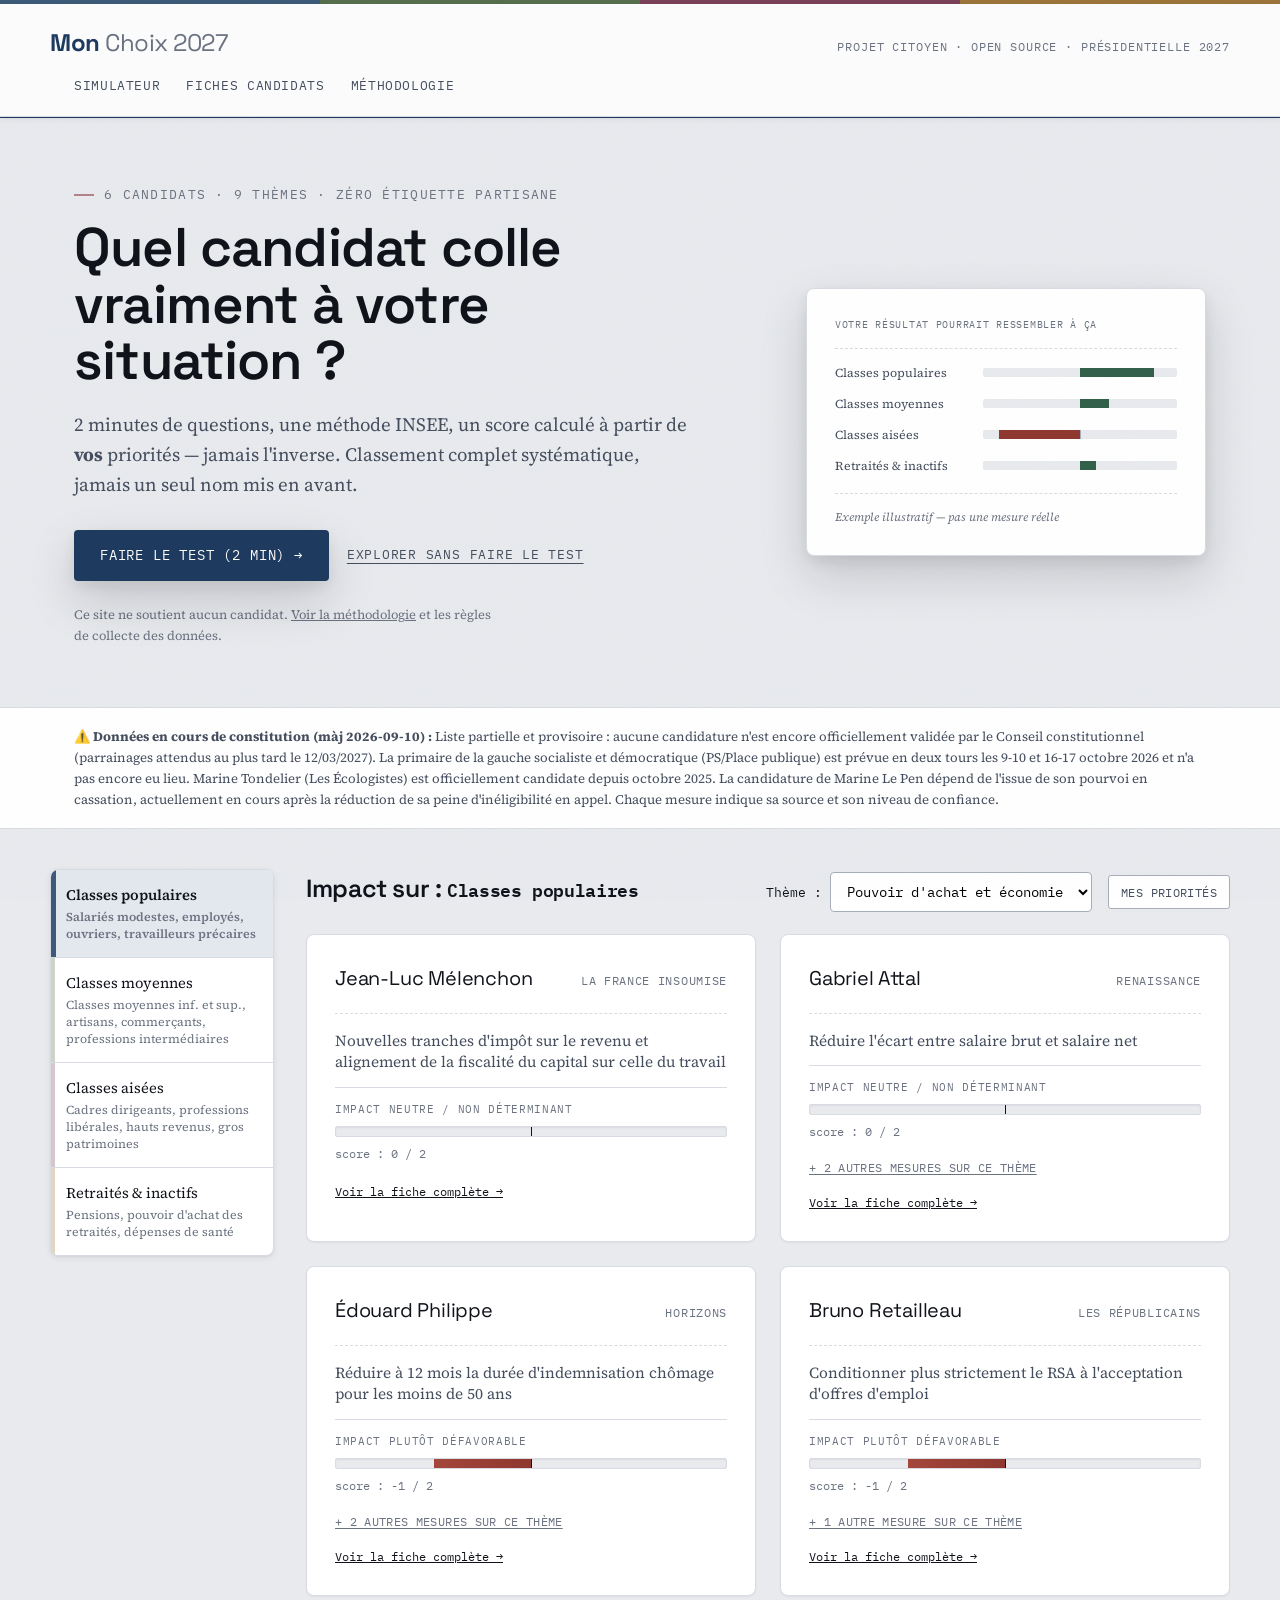
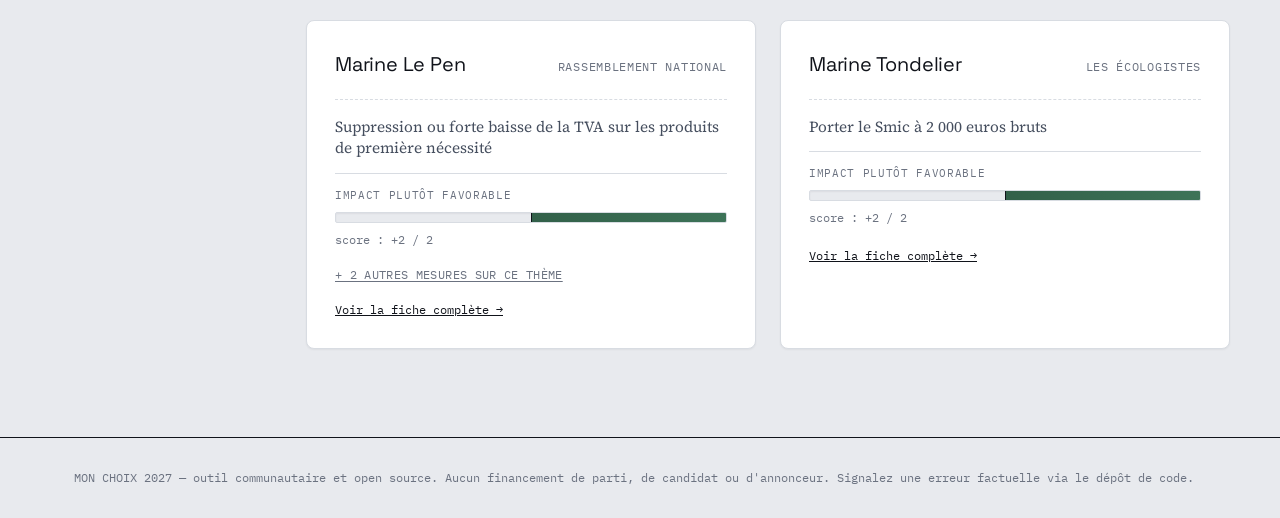
==== commit 86beea83: "Allège le panneau illustratif du hero (UX) Portage du changement Next.js : colonne de libellé élargi" ====
--- a/index.html
+++ b/index.html
@@ -49,21 +49,23 @@
 
     <div class="hero-visual" aria-hidden="true">
       <div class="hero-visual__eyebrow">Votre résultat pourrait ressembler à ça</div>
-      <div class="hero-visual__row">
-        <div class="hero-visual__label">Classes<br>populaires</div>
-        <div class="hero-visual__track"><div class="hero-visual__axis"></div><div class="hero-visual__fill pos" style="width:38%"></div></div>
-      </div>
-      <div class="hero-visual__row">
-        <div class="hero-visual__label">Classes<br>moyennes</div>
-        <div class="hero-visual__track"><div class="hero-visual__axis"></div><div class="hero-visual__fill pos" style="width:15%"></div></div>
-      </div>
-      <div class="hero-visual__row">
-        <div class="hero-visual__label">Classes<br>aisées</div>
-        <div class="hero-visual__track"><div class="hero-visual__axis"></div><div class="hero-visual__fill neg" style="width:42%"></div></div>
-      </div>
-      <div class="hero-visual__row">
-        <div class="hero-visual__label">Retraités<br>&amp; inactifs</div>
-        <div class="hero-visual__track"><div class="hero-visual__axis"></div><div class="hero-visual__fill pos" style="width:8%"></div></div>
+      <div class="hero-visual__rows">
+        <div class="hero-visual__row">
+          <div class="hero-visual__label">Classes populaires</div>
+          <div class="hero-visual__track"><div class="hero-visual__axis"></div><div class="hero-visual__fill pos" style="width:38%"></div></div>
+        </div>
+        <div class="hero-visual__row">
+          <div class="hero-visual__label">Classes moyennes</div>
+          <div class="hero-visual__track"><div class="hero-visual__axis"></div><div class="hero-visual__fill pos" style="width:15%"></div></div>
+        </div>
+        <div class="hero-visual__row">
+          <div class="hero-visual__label">Classes aisées</div>
+          <div class="hero-visual__track"><div class="hero-visual__axis"></div><div class="hero-visual__fill neg" style="width:42%"></div></div>
+        </div>
+        <div class="hero-visual__row">
+          <div class="hero-visual__label">Retraités &amp; inactifs</div>
+          <div class="hero-visual__track"><div class="hero-visual__axis"></div><div class="hero-visual__fill pos" style="width:8%"></div></div>
+        </div>
       </div>
       <div class="hero-visual__footer">Exemple illustratif — pas une mesure réelle</div>
     </div>
--- a/css/style.css
+++ b/css/style.css
@@ -194,7 +194,7 @@
 }
 .hero .container.hero__grid {
   display: grid;
-  grid-template-columns: 1fr 360px;
+  grid-template-columns: 1fr 400px;
   gap: 52px;
   align-items: center;
 }
@@ -293,7 +293,7 @@
   border-radius: var(--radius-lg);
   background: var(--paper-raised);
   box-shadow: var(--shadow-lg);
-  padding: 20px 22px;
+  padding: 28px;
   animation: rise 0.6s var(--ease) 0.15s both;
   transform: rotate(-1.2deg);
 }
@@ -303,18 +303,21 @@
   text-transform: uppercase;
   letter-spacing: 0.07em;
   color: var(--ink-faint);
-  margin-bottom: 14px;
-  padding-bottom: 12px;
+  margin-bottom: 16px;
+  padding-bottom: 14px;
   border-bottom: 1px dashed var(--line);
+}
+.hero-visual__rows {
+  display: flex;
+  flex-direction: column;
+  gap: 16px;
 }
 .hero-visual__row {
   display: grid;
-  grid-template-columns: 96px 1fr;
+  grid-template-columns: 132px 1fr;
   align-items: center;
-  gap: 12px;
-  margin-bottom: 12px;
-}
-.hero-visual__row:last-of-type { margin-bottom: 0; }
+  gap: 16px;
+}
 .hero-visual__label {
   font-size: 0.76rem;
   color: var(--ink-soft);
@@ -324,17 +327,16 @@
   position: relative;
   height: 9px;
   background: var(--paper);
-  border: 1px solid var(--line);
   border-radius: 2px;
   overflow: hidden;
 }
-.hero-visual__axis { position: absolute; left: 50%; top: -1px; bottom: -1px; width: 1px; background: var(--ink); }
+.hero-visual__axis { position: absolute; left: 50%; top: 0; bottom: 0; width: 1px; background: var(--line-strong); }
 .hero-visual__fill { position: absolute; top: 0; bottom: 0; }
 .hero-visual__fill.pos { left: 50%; background: var(--impact-positif); }
 .hero-visual__fill.neg { right: 50%; background: var(--impact-negatif); }
 .hero-visual__footer {
-  margin-top: 16px;
-  padding-top: 12px;
+  margin-top: 20px;
+  padding-top: 14px;
   border-top: 1px dashed var(--line);
   font-size: 0.72rem;
   color: var(--ink-faint);
@@ -431,18 +433,18 @@
 
 .cartes-candidats {
   display: grid;
-  grid-template-columns: repeat(auto-fit, minmax(270px, 1fr));
-  gap: 20px;
+  grid-template-columns: repeat(auto-fit, minmax(360px, 1fr));
+  gap: 24px;
 }
 
 .carte-candidat {
   border: 1px solid var(--line);
   border-radius: var(--radius-lg);
   background: var(--paper-raised);
-  padding: 22px;
+  padding: 28px;
   display: flex;
   flex-direction: column;
-  gap: 14px;
+  gap: 18px;
   box-shadow: var(--shadow-xs);
   transition: transform 0.25s var(--ease), box-shadow 0.25s var(--ease), border-color 0.25s var(--ease);
 }
@@ -451,16 +453,31 @@
   box-shadow: var(--shadow-md);
   border-color: var(--accent-bleu-soft);
 }
+.carte-candidat > header {
+  display: flex;
+  align-items: baseline;
+  justify-content: space-between;
+  flex-wrap: wrap;
+  gap: 12px;
+}
 .carte-candidat__nom {
   font-family: var(--font-display);
-  font-size: 1.18rem;
+  font-size: 1.24rem;
   letter-spacing: -0.01em;
 }
+.carte-candidat__parti {
+  font-family: var(--font-mono);
+  font-size: 0.72rem;
+  text-transform: uppercase;
+  letter-spacing: 0.06em;
+  color: var(--ink-faint);
+}
 .carte-candidat__mesure {
-  font-size: 0.94rem;
-  color: var(--ink-soft);
+  font-size: 0.96rem;
+  color: var(--ink-soft);
+  line-height: 1.4;
   border-top: 1px dashed var(--line);
-  padding-top: 13px;
+  padding-top: 16px;
 }
 
 /* Ledger bar : la barre "crédit / débit" pour la classe sélectionnée */
@@ -508,8 +525,24 @@
 .carte-candidat__mesure-bloc {
   display: flex;
   flex-direction: column;
-  gap: 13px;
-}
+  gap: 14px;
+}
+
+.carte-candidat__toggle {
+  align-self: flex-start;
+  font-family: var(--font-mono);
+  font-size: 0.72rem;
+  text-transform: uppercase;
+  letter-spacing: 0.03em;
+  color: var(--ink-faint);
+  background: none;
+  border: none;
+  padding: 0;
+  cursor: pointer;
+  text-decoration: underline;
+  text-underline-offset: 2px;
+}
+.carte-candidat__toggle:hover { color: var(--accent-bleu); }
 
 .btn-toggle {
   font-size: 0.78rem;
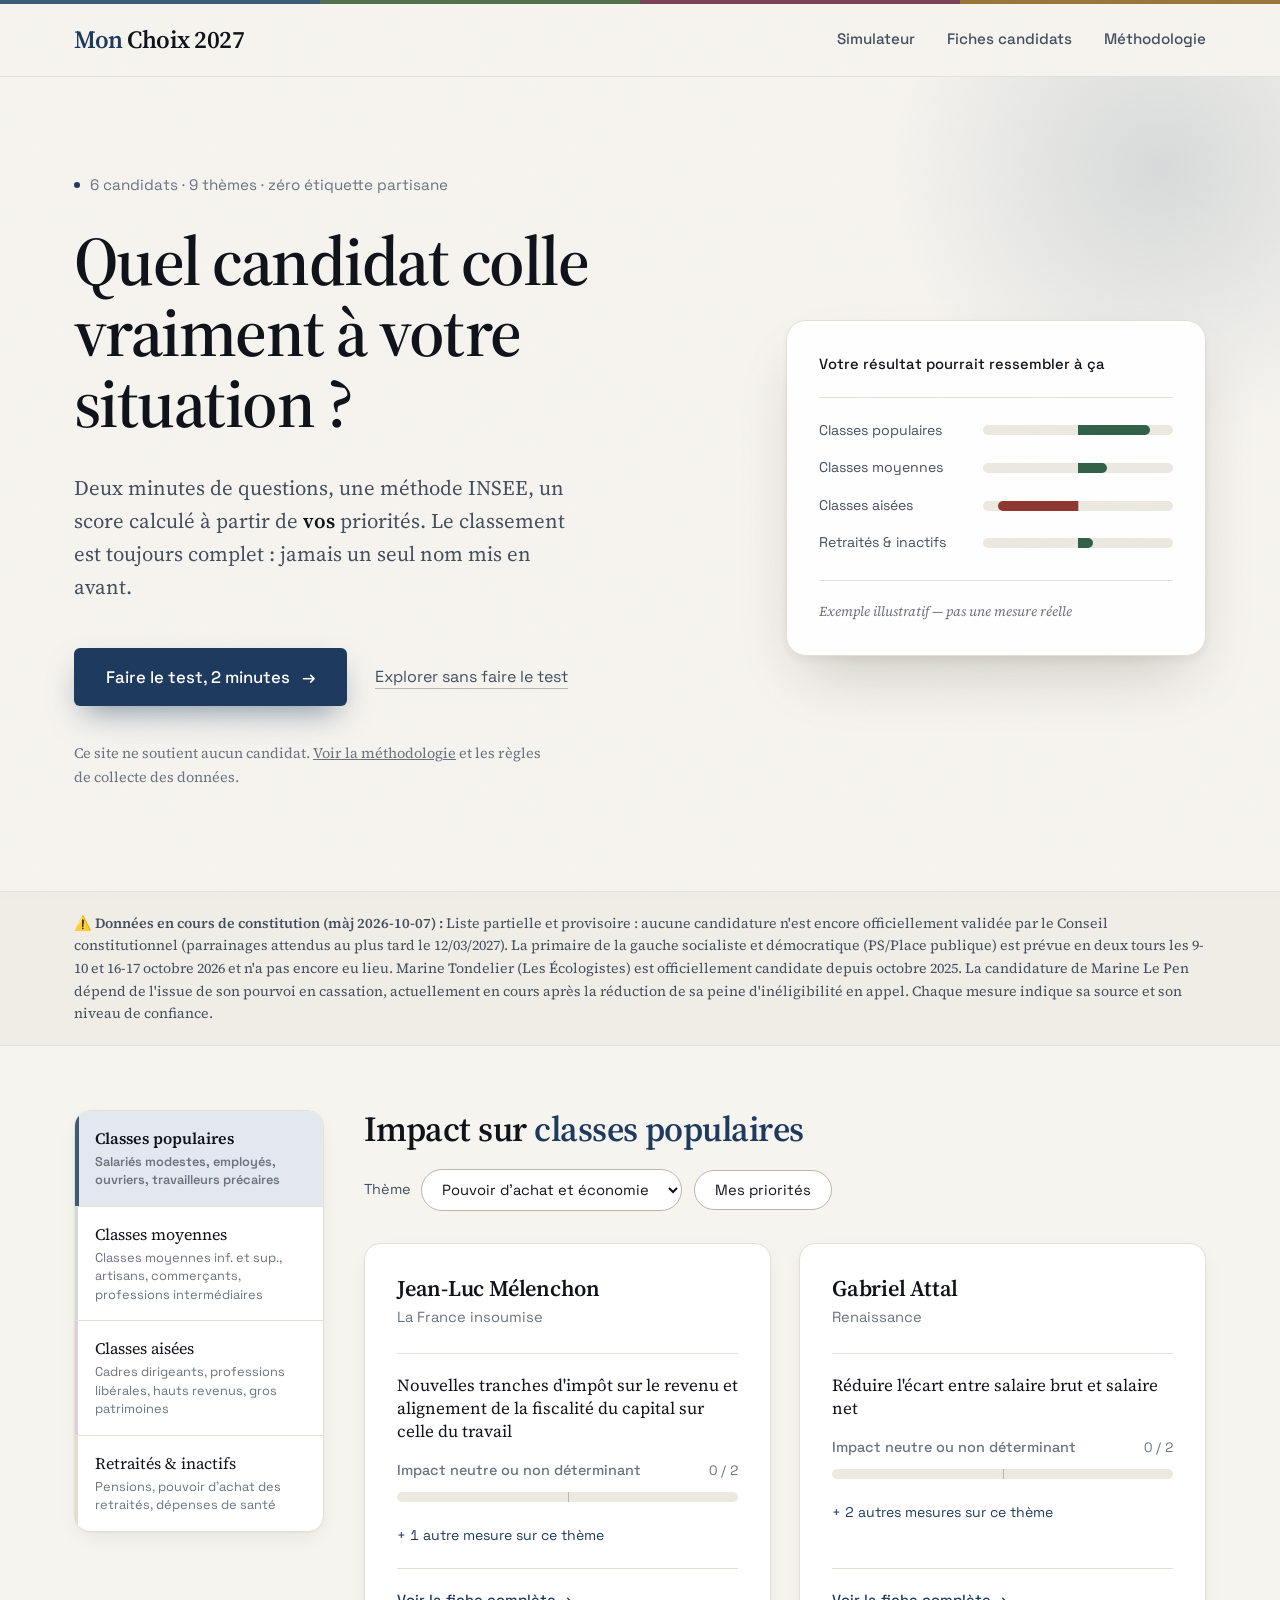
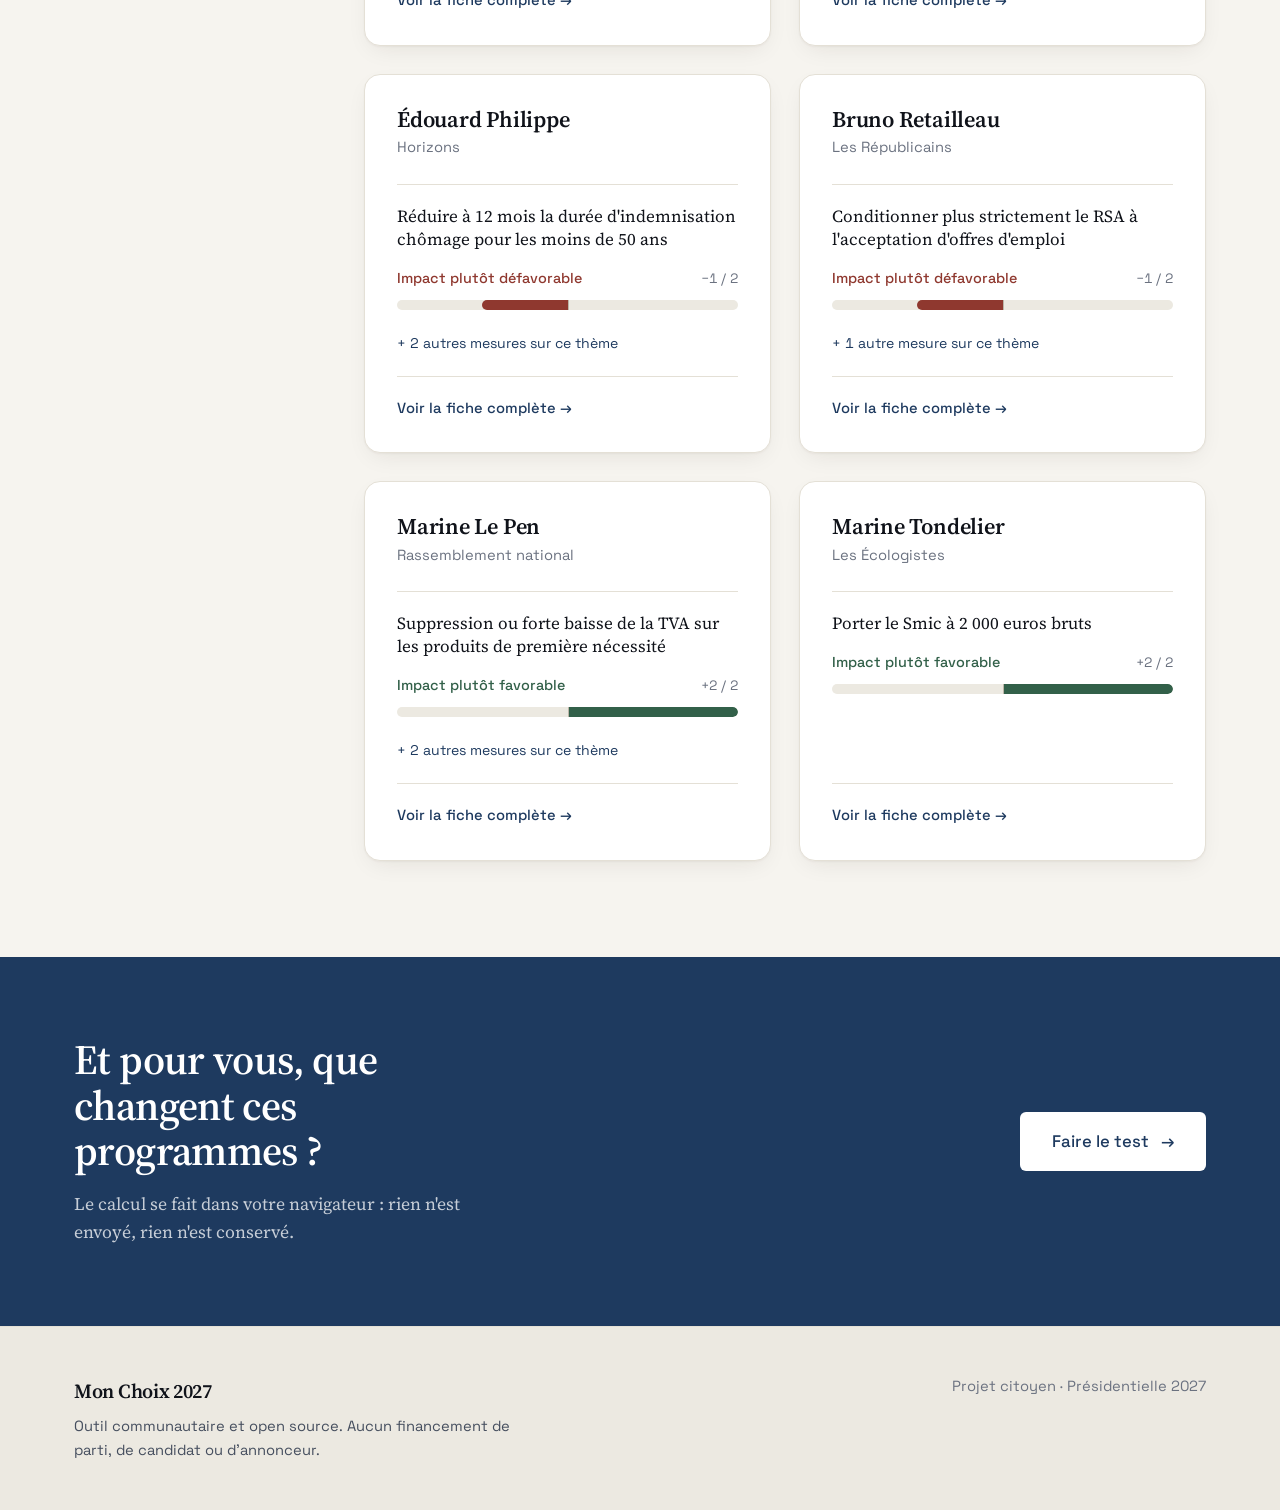
==== commit 83732bcd: "Design premium sur tout le site (vanilla) Portage du design Next.js : papier ivoire, titres serif, e" ====
--- a/index.html
+++ b/index.html
@@ -15,9 +15,6 @@
 <header class="site-header">
   <div class="container site-header__row">
     <a href="index.html" class="logo">Mon <span>Choix 2027</span></a>
-    <div class="site-header__meta">Projet citoyen · Open source · Présidentielle 2027</div>
-  </div>
-  <div class="container">
     <nav class="site-nav">
       <a href="simulateur.html">Simulateur</a>
       <a href="candidat.html">Fiches candidats</a>
@@ -32,12 +29,12 @@
       <div class="hero__eyebrow">6 candidats · 9 thèmes · zéro étiquette partisane</div>
       <h1>Quel candidat colle vraiment à votre situation&nbsp;?</h1>
       <p class="lede">
-        2 minutes de questions, une méthode INSEE, un score calculé à partir de
-        <strong>vos</strong> priorités — jamais l'inverse. Classement complet
-        systématique, jamais un seul nom mis en avant.
+        Deux minutes de questions, une méthode INSEE, un score calculé à partir de
+        <strong>vos</strong> priorités. Le classement est toujours complet : jamais
+        un seul nom mis en avant.
       </p>
       <div class="hero__cta">
-        <a href="simulateur.html" class="bouton-principal bouton-principal--hero">Faire le test (2 min) →</a>
+        <a href="simulateur.html" class="bouton-principal bouton-principal--hero">Faire le test, 2 minutes <span aria-hidden="true">→</span></a>
         <a href="#comparateur" class="hero__cta-secondaire">Explorer sans faire le test</a>
       </div>
       <p class="hero__note">
@@ -84,13 +81,13 @@
 
   <main>
     <div class="comparateur-header">
-      <h2>Impact sur : <span id="comparateur-titre-classe" class="mono" style="font-size:1.1rem;"></span></h2>
-      <div style="display:flex; align-items:center; gap:16px; flex-wrap:wrap;">
-        <label class="mono" style="font-size:0.8rem;">
-          Thème :
+      <h2>Impact sur <span id="comparateur-titre-classe" class="titre-classe"></span></h2>
+      <div class="comparateur-outils">
+        <label class="comparateur-label">
+          Thème
           <select id="select-mesure" class="select-mesure" aria-label="Choisir la thématique de la mesure"></select>
         </label>
-        <button type="button" id="btn-mes-priorites" class="mono btn-toggle" aria-pressed="false">
+        <button type="button" id="btn-mes-priorites" class="btn-toggle" aria-pressed="false">
           Mes priorités
         </button>
       </div>
@@ -107,10 +104,23 @@
 
 </div>
 
+<section class="bande-cta">
+  <div class="container bande-cta__row">
+    <div>
+      <h2>Et pour vous, que changent ces programmes&nbsp;?</h2>
+      <p>Le calcul se fait dans votre navigateur : rien n'est envoyé, rien n'est conservé.</p>
+    </div>
+    <a href="simulateur.html" class="bande-cta__bouton">Faire le test <span aria-hidden="true">→</span></a>
+  </div>
+</section>
+
 <footer class="site-footer">
-  <div class="container">
-    MON CHOIX 2027 — outil communautaire et open source. Aucun financement de parti,
-    de candidat ou d'annonceur. Signalez une erreur factuelle via le dépôt de code.
+  <div class="container site-footer__row">
+    <div>
+      <div class="site-footer__marque">Mon Choix 2027</div>
+      <p>Outil communautaire et open source. Aucun financement de parti, de candidat ou d'annonceur.</p>
+    </div>
+    <div class="site-footer__meta">Projet citoyen · Présidentielle 2027</div>
   </div>
 </footer>
 
--- a/css/style.css
+++ b/css/style.css
@@ -14,10 +14,11 @@
   --ink: #10131a;
   --ink-soft: #454e5e;
   --ink-faint: #6b7280;
-  --paper: #e8eaee;
+  --paper: #f6f4ef;
+  --paper-deep: #ece9e1;
   --paper-raised: #ffffff;
-  --line: #d8dce2;
-  --line-strong: #a7aeb9;
+  --line: #e4e0d6;
+  --line-strong: #bcb6a8;
 
   /* --- Couleurs catégorielles (non partisanes, dérivées d'une
      échelle de position socio-économique, pas de couleurs de partis) --- */
@@ -50,15 +51,15 @@
   --font-mono: "IBM Plex Mono", "Courier New", monospace;
 
   /* --- Rythme et profondeur --- */
-  --radius: 4px;
-  --radius-lg: 8px;
+  --radius: 6px;
+  --radius-lg: 16px;
   --max-width: 1180px;
   --ease: cubic-bezier(0.22, 1, 0.36, 1);
 
-  --shadow-xs: 0 1px 2px rgba(16, 19, 26, 0.05);
-  --shadow-sm: 0 2px 6px rgba(16, 19, 26, 0.07), 0 1px 2px rgba(16, 19, 26, 0.05);
-  --shadow-md: 0 8px 24px rgba(16, 19, 26, 0.10), 0 2px 6px rgba(16, 19, 26, 0.06);
-  --shadow-lg: 0 20px 48px rgba(16, 19, 26, 0.16), 0 6px 16px rgba(16, 19, 26, 0.08);
+  --shadow-xs: 0 1px 2px rgba(40, 34, 20, 0.05);
+  --shadow-sm: 0 1px 2px rgba(40, 34, 20, 0.04), 0 8px 24px -8px rgba(40, 34, 20, 0.10);
+  --shadow-md: 0 2px 4px rgba(40, 34, 20, 0.05), 0 18px 40px -12px rgba(40, 34, 20, 0.18);
+  --shadow-lg: 0 4px 8px rgba(40, 34, 20, 0.05), 0 30px 60px -20px rgba(40, 34, 20, 0.22);
 }
 
 * { box-sizing: border-box; }
@@ -91,8 +92,9 @@
 }
 
 h1, h2, h3, h4, .display {
-  font-family: var(--font-display);
+  font-family: var(--font-body);
   font-weight: 600;
+  line-height: 1.12;
   letter-spacing: -0.015em;
   color: var(--ink);
   margin: 0;
@@ -927,6 +929,49 @@
   border-radius: 0 var(--radius) var(--radius) 0;
 }
 
+/* ---------- Partage d'un résultat (carte dessinée dans le navigateur) ---------- */
+
+.partage { margin-top: 28px; padding-top: 22px; border-top: 1px dashed var(--line); }
+.partage__note { font-size: 0.8rem; color: var(--ink-soft); margin: 10px 0 0; max-width: 58ch; }
+.partage__panneau { margin-top: 4px; }
+.partage__canvas {
+  display: block;
+  width: 100%;
+  height: auto;
+  margin-top: 14px;
+  border: 1px solid var(--line);
+  border-radius: var(--radius);
+}
+.partage__actions { display: flex; flex-wrap: wrap; gap: 12px; margin-top: 16px; }
+.partage__btn {
+  font-family: var(--font-mono);
+  font-size: 0.78rem;
+  text-transform: uppercase;
+  letter-spacing: 0.06em;
+  padding: 10px 16px;
+  background: var(--paper-raised);
+  color: var(--ink-soft);
+  border: 1px solid var(--line-strong);
+  border-radius: var(--radius);
+  cursor: pointer;
+  text-decoration: none;
+  transition: background-color 0.2s var(--ease), color 0.2s var(--ease), border-color 0.2s var(--ease);
+}
+.partage__btn:hover { border-color: var(--accent-bleu-soft); color: var(--accent-bleu); }
+.partage__btn--primaire { background: var(--accent-bleu); color: var(--paper-raised); border-color: var(--accent-bleu); }
+.partage__btn--primaire:hover { background: var(--accent-bleu-soft); color: var(--paper-raised); border-color: var(--accent-bleu-soft); }
+
+.resultat-partage__priorites { list-style: none; padding: 0; margin: 0 0 20px; display: flex; flex-direction: column; gap: 6px; }
+.resultat-partage__priorites li {
+  display: flex;
+  justify-content: space-between;
+  gap: 12px;
+  font-size: 0.95rem;
+  padding-bottom: 6px;
+  border-bottom: 1px dashed var(--line);
+}
+.resultat-partage__niveau { font-size: 0.72rem; text-transform: uppercase; color: var(--ink-faint); white-space: nowrap; }
+
 .bouton-suite {
   display: inline-block;
   margin-top: 20px;
@@ -1023,3 +1068,450 @@
   .select-mesure { flex: 1; min-width: 0; }
   .carte-candidat { padding: 17px; }
 }
+
+/* =========================================================
+   ÉDITION PREMIUM (octobre 2026)
+   Même direction que la version Next.js : papier ivoire, titres
+   serif, libellés en casse normale, cartes arrondies et aérées.
+   Ce bloc prolonge et remplace les règles précédentes de même
+   sélecteur (il doit rester en fin de fichier).
+   ========================================================= */
+
+strong { font-weight: 600; }
+
+/* ---------- En-tête : logo et navigation sur une ligne ---------- */
+
+.site-header {
+  background: rgba(246, 244, 239, 0.85);
+  backdrop-filter: blur(16px) saturate(1.2);
+  -webkit-backdrop-filter: blur(16px) saturate(1.2);
+  box-shadow: none;
+  border-bottom: 1px solid var(--line);
+}
+.site-header__row {
+  align-items: center;
+  padding: 16px 24px;
+  gap: 8px 40px;
+}
+.logo {
+  font-family: var(--font-body);
+  font-size: 1.55rem;
+  font-weight: 600;
+  letter-spacing: -0.02em;
+}
+.logo span { color: var(--ink); font-weight: 600; }
+.site-header__meta { display: none; }
+nav.site-nav {
+  gap: 32px;
+  font-family: var(--font-display);
+  font-size: 0.95rem;
+  font-weight: 500;
+  text-transform: none;
+  letter-spacing: 0;
+  padding-bottom: 0;
+}
+nav.site-nav a { padding: 4px 0; white-space: nowrap; }
+nav.site-nav a:hover, nav.site-nav a.active { border-bottom-color: var(--accent-bleu); }
+
+/* ---------- Hero ---------- */
+
+.hero { padding: 96px 0 88px; }
+.hero::before {
+  content: "";
+  position: absolute;
+  top: -190px;
+  right: -160px;
+  width: 560px;
+  height: 560px;
+  border-radius: 50%;
+  background: radial-gradient(circle, rgba(57, 86, 112, 0.16) 0%, transparent 68%);
+  pointer-events: none;
+}
+.hero > .container { position: relative; }
+.hero .container.hero__grid { grid-template-columns: 1fr 420px; gap: 64px; }
+.hero__eyebrow {
+  font-family: var(--font-display);
+  font-size: 0.95rem;
+  text-transform: none;
+  letter-spacing: 0;
+  margin-bottom: 28px;
+}
+.hero__eyebrow::before {
+  width: 6px;
+  height: 6px;
+  border-radius: 50%;
+  background: var(--accent-bleu);
+  opacity: 1;
+}
+.hero h1 {
+  font-size: clamp(2.6rem, 5.4vw, 4.5rem);
+  line-height: 1.03;
+  letter-spacing: -0.022em;
+  max-width: 16ch;
+}
+.hero p.lede { font-size: 1.3rem; line-height: 1.6; max-width: 50ch; margin-top: 32px; }
+.hero p.lede strong { color: var(--ink); }
+.hero__disclaimer {
+  margin-top: 32px;
+  max-width: 62ch;
+  padding: 16px 20px;
+  font-size: 0.92rem;
+  line-height: 1.6;
+  color: var(--ink-soft);
+  background: rgba(236, 233, 225, 0.7);
+  border-radius: 12px;
+}
+.hero__cta { margin-top: 44px; gap: 28px; }
+a.bouton-principal.bouton-principal--hero {
+  gap: 12px;
+  font-family: var(--font-display);
+  font-size: 1.05rem;
+  font-weight: 500;
+  text-transform: none;
+  letter-spacing: 0;
+  padding: 16px 32px;
+  border-radius: 6px;
+  box-shadow: 0 14px 32px -10px rgba(30, 58, 95, 0.55);
+  transition: background-color 0.3s var(--ease), transform 0.3s var(--ease);
+}
+a.bouton-principal.bouton-principal--hero:hover { transform: translateY(-2px); }
+a.bouton-principal.bouton-principal--hero span { transition: transform 0.3s var(--ease); }
+a.bouton-principal.bouton-principal--hero:hover span { transform: translateX(4px); }
+.hero__cta-secondaire {
+  font-family: var(--font-display);
+  font-size: 1rem;
+  text-transform: none;
+  letter-spacing: 0;
+  text-decoration-color: var(--line-strong);
+  text-underline-offset: 6px;
+}
+.hero__note { margin-top: 36px; font-size: 0.9rem; }
+
+.hero-visual { transform: none; border-radius: 20px; padding: 32px; box-shadow: var(--shadow-lg); }
+.hero-visual__eyebrow {
+  font-family: var(--font-display);
+  font-size: 0.92rem;
+  font-weight: 500;
+  text-transform: none;
+  letter-spacing: 0;
+  color: var(--ink);
+  margin-bottom: 24px;
+  padding-bottom: 20px;
+  border-bottom: 1px solid var(--line);
+}
+.hero-visual__rows { gap: 20px; }
+.hero-visual__row { grid-template-columns: 148px 1fr; gap: 16px; }
+.hero-visual__label { font-family: var(--font-display); font-size: 0.88rem; }
+.hero-visual__track { height: 10px; border-radius: 999px; background: var(--paper-deep); }
+.hero-visual__fill.pos { border-radius: 0 999px 999px 0; }
+.hero-visual__fill.neg { border-radius: 999px 0 0 999px; }
+.hero-visual__footer { margin-top: 28px; padding-top: 20px; border-top: 1px solid var(--line); font-size: 0.85rem; }
+
+.bandeau-confiance { background: rgba(236, 233, 225, 0.6); }
+.bandeau-confiance .container { padding: 20px 24px; font-size: 0.88rem; line-height: 1.6; }
+
+/* ---------- Comparateur : colonne des catégories, en-tête, cartes ---------- */
+
+.layout { grid-template-columns: 250px 1fr; gap: 40px; padding: 64px 24px 96px; }
+.classe-rail { top: 96px; border-radius: 16px; box-shadow: var(--shadow-sm); }
+.classe-item { padding: 16px 20px; font-size: 1rem; }
+.classe-item::before { width: 3px; opacity: 0.25; }
+.classe-item.active::before { width: 4px; }
+.classe-item small { font-family: var(--font-display); font-size: 0.8rem; margin-top: 4px; line-height: 1.45; }
+
+.comparateur-header { align-items: flex-end; margin-bottom: 32px; gap: 20px; }
+.comparateur-header h2 { font-size: clamp(1.7rem, 3vw, 2.2rem); letter-spacing: -0.015em; }
+.titre-classe { color: var(--accent-bleu); text-transform: lowercase; }
+.comparateur-outils { display: flex; align-items: center; gap: 12px; flex-wrap: wrap; }
+.comparateur-label { display: flex; align-items: center; gap: 10px; font-family: var(--font-display); font-size: 0.9rem; color: var(--ink-soft); }
+.select-mesure {
+  font-family: var(--font-display);
+  font-size: 0.92rem;
+  color: var(--ink);
+  padding: 10px 16px;
+  border-radius: 999px;
+}
+.btn-toggle {
+  font-family: var(--font-display);
+  font-size: 0.92rem;
+  text-transform: none;
+  letter-spacing: 0;
+  padding: 10px 20px;
+  border-radius: 999px;
+  color: var(--ink);
+}
+.btn-toggle.active { color: #fff; }
+
+.cartes-candidats { grid-template-columns: repeat(auto-fit, minmax(360px, 1fr)); gap: 28px; }
+.carte-candidat { border-radius: 16px; padding: 32px; gap: 24px; box-shadow: var(--shadow-sm); }
+.carte-candidat:hover { transform: translateY(-4px); box-shadow: var(--shadow-md); border-color: var(--line); }
+.carte-candidat > header { display: block; }
+.carte-candidat__nom { font-family: var(--font-body); font-weight: 600; font-size: 1.4rem; line-height: 1.15; letter-spacing: -0.01em; }
+.carte-candidat__parti {
+  display: block;
+  margin-top: 4px;
+  font-family: var(--font-display);
+  font-size: 0.92rem;
+  text-transform: none;
+  letter-spacing: 0;
+}
+.carte-candidat__mesure {
+  font-size: 1.06rem;
+  line-height: 1.35;
+  color: var(--ink);
+  border-top: 1px solid var(--line);
+  padding-top: 20px;
+}
+.carte-candidat__mesure-bloc { gap: 16px; }
+.carte-candidat__toggle {
+  font-family: var(--font-display);
+  font-size: 0.88rem;
+  text-transform: none;
+  letter-spacing: 0;
+  color: var(--accent-bleu);
+  text-decoration: none;
+}
+.carte-candidat__toggle:hover { text-decoration: underline; text-underline-offset: 4px; }
+.carte-candidat > a[href^="candidat.html"] {
+  margin-top: auto;
+  padding-top: 20px;
+  border-top: 1px solid var(--line);
+  font-family: var(--font-display) !important;
+  font-size: 0.92rem !important;
+  font-weight: 500;
+  color: var(--accent-bleu);
+  text-decoration: none !important;
+}
+
+/* Jauge d'impact : libellé et score sur une ligne, barre fine dessous */
+.ledger { display: grid; grid-template-columns: 1fr auto; align-items: baseline; row-gap: 10px; column-gap: 12px; border-top: none; padding-top: 0; }
+.ledger__label {
+  grid-column: 1;
+  grid-row: 1;
+  margin: 0;
+  font-family: var(--font-display);
+  font-size: 0.9rem;
+  font-weight: 500;
+  text-transform: none;
+  letter-spacing: 0;
+  color: var(--ink-faint);
+}
+.ledger--pos .ledger__label { color: var(--impact-positif); }
+.ledger--neg .ledger__label { color: var(--impact-negatif); }
+.ledger__score {
+  grid-column: 2;
+  grid-row: 1;
+  margin: 0;
+  font-family: var(--font-display);
+  font-size: 0.85rem;
+  color: var(--ink-faint);
+  font-variant-numeric: tabular-nums;
+  white-space: nowrap;
+}
+.ledger__track {
+  grid-column: 1 / -1;
+  grid-row: 2;
+  height: 10px;
+  border: none;
+  border-radius: 999px;
+  background: var(--paper-deep);
+  box-shadow: none;
+}
+.ledger__axis { top: 0; bottom: 0; background: var(--line-strong); }
+.ledger__fill.positif { background: var(--impact-positif); border-radius: 0 999px 999px 0; }
+.ledger__fill.negatif { background: var(--impact-negatif); border-radius: 999px 0 0 999px; }
+
+/* ---------- Mes priorités : contrôle segmenté arrondi ---------- */
+
+.priorites-panel__card { border-radius: 16px; background: var(--paper); padding: 32px; margin-bottom: 32px; box-shadow: none; }
+.priorites-panel__header h3 { font-size: 1.4rem; }
+.priorites-panel__reset { font-family: var(--font-display); font-size: 0.88rem; text-transform: none; letter-spacing: 0; text-underline-offset: 4px; }
+.priorites-panel__reset:hover { color: var(--accent-bleu); }
+.priorites-panel__intro { font-size: 0.95rem; margin-bottom: 20px; max-width: 60ch; }
+.priorites-panel__row { display: flex; flex-direction: column; align-items: stretch; gap: 12px; padding: 20px 0; border-bottom: 1px solid var(--line); }
+.priorites-panel__row > span { font-family: var(--font-display); font-size: 0.95rem; font-weight: 500; }
+.priorites-panel__niveaux { border-radius: 999px; padding: 4px; background: var(--paper-raised); overflow: visible; }
+.priorites-panel__niveau {
+  font-family: var(--font-display);
+  font-size: 0.85rem;
+  font-weight: 500;
+  text-transform: none;
+  letter-spacing: 0;
+  padding: 10px 8px;
+  border: none;
+  border-radius: 999px;
+  white-space: nowrap;
+}
+.priorites-panel__niveau:last-child { border-right: none; }
+.priorites-panel__niveau:hover { background: var(--paper-deep); color: var(--accent-bleu); }
+.priorites-panel__niveau.active { background: var(--accent-bleu); color: #fff; font-weight: 500; box-shadow: 0 2px 6px rgba(30, 58, 95, 0.3); }
+.priorites-panel__tri { font-family: var(--font-display); font-size: 0.88rem; }
+
+.score-personnalise { border-top: none; border-radius: 12px; background: rgba(236, 233, 225, 0.6); padding: 14px 16px; }
+.score-personnalise__label { font-family: var(--font-display); font-size: 0.88rem; font-weight: 500; text-transform: none; letter-spacing: 0; color: var(--ink-soft); margin-bottom: 10px; }
+.score-personnalise--vide { font-family: var(--font-display); font-size: 0.88rem; text-transform: none; letter-spacing: 0; }
+.score-personnalise__avertissement { font-family: var(--font-body); font-size: 0.85rem; }
+.score-personnalise .ledger__track { background: var(--paper-raised); }
+.score-personnalise .ledger__score { font-family: var(--font-display); font-size: 0.85rem; margin-top: 8px; }
+
+/* ---------- Badges (confiance, parti, thème) : texte sobre avec pastille ---------- */
+
+.badge {
+  display: inline-flex;
+  align-items: center;
+  gap: 8px;
+  padding: 0;
+  border: none;
+  border-radius: 0;
+  font-family: var(--font-display);
+  font-size: 0.88rem;
+  text-transform: none;
+  letter-spacing: 0;
+}
+.badge::before { content: ""; width: 6px; height: 6px; border-radius: 50%; background: currentColor; }
+
+/* ---------- Simulateur : formulaire, résultat, règle graduée ---------- */
+
+.form-simulateur { border-radius: 20px; padding: 40px; gap: 28px; box-shadow: var(--shadow-sm); }
+.champ label { font-size: 0.95rem; font-weight: 500; }
+.champ input, .champ select { border-radius: 10px; padding: 12px 16px; }
+.champ input:focus-visible, .champ select:focus-visible { border-color: var(--accent-bleu); box-shadow: 0 0 0 3px rgba(30, 58, 95, 0.12); }
+.champ__input-euro span { font-family: var(--font-display); font-size: 0.95rem; }
+.champ__aide { font-size: 0.85rem; }
+
+.bouton-principal {
+  font-family: var(--font-display);
+  font-size: 1.05rem;
+  font-weight: 500;
+  text-transform: none;
+  letter-spacing: 0;
+  padding: 16px 36px;
+  background: var(--accent-bleu);
+  border-radius: 6px;
+  box-shadow: 0 14px 32px -10px rgba(30, 58, 95, 0.55);
+  transition: background-color 0.3s var(--ease), transform 0.3s var(--ease);
+}
+.bouton-principal:hover { background: var(--accent-bleu-soft); transform: translateY(-2px); box-shadow: 0 14px 32px -10px rgba(30, 58, 95, 0.55); }
+.bouton-principal:active { transform: translateY(0); }
+
+.resultat { padding: 36px; border-radius: 20px; box-shadow: var(--shadow-md); }
+.resultat__eyebrow { font-family: var(--font-display); font-size: 0.9rem; font-weight: 500; text-transform: none; letter-spacing: 0; color: var(--ink-soft); }
+.resultat h3 { font-size: 1.7rem; }
+.resultat__chiffres dt { font-family: var(--font-display); font-size: 0.85rem; text-transform: none; letter-spacing: 0; }
+.regle__legende, .regle__curseur-label { font-family: var(--font-display); text-transform: none; letter-spacing: 0; }
+.bouton-suite { font-family: var(--font-display); font-weight: 500; }
+
+.resultat--cta { margin-top: 40px; background: var(--accent-bleu); border-color: var(--accent-bleu); color: #fff; box-shadow: none; }
+.resultat--cta h3, .resultat--cta p { color: #fff; }
+.resultat--cta p { color: rgba(255, 255, 255, 0.82); }
+.resultat--cta__bouton {
+  display: inline-flex;
+  align-items: center;
+  gap: 12px;
+  margin-top: 8px;
+  padding: 14px 28px;
+  background: #fff;
+  color: var(--accent-bleu);
+  border-radius: 6px;
+  font-family: var(--font-display);
+  font-size: 1.02rem;
+  font-weight: 500;
+  text-decoration: none;
+  transition: transform 0.3s var(--ease), box-shadow 0.3s var(--ease);
+}
+.resultat--cta__bouton:hover { transform: translateY(-2px); box-shadow: 0 14px 32px -10px rgba(0, 0, 0, 0.5); }
+
+/* ---------- Partage ---------- */
+
+.partage__btn { font-family: var(--font-display); font-size: 0.95rem; font-weight: 500; text-transform: none; letter-spacing: 0; padding: 12px 24px; border-radius: 6px; }
+.partage__note { font-size: 0.9rem; color: var(--ink-faint); }
+.partage__canvas { border-radius: 12px; }
+.resultat-partage__priorites li { border-bottom: 1px solid var(--line); padding-bottom: 8px; font-size: 1rem; }
+.resultat-partage__niveau { font-family: var(--font-display); font-size: 0.85rem; text-transform: none; }
+
+/* ---------- Fiche candidat ---------- */
+
+.fiche-header { padding-bottom: 36px; margin-bottom: 44px; }
+.mesure-bloc { border-radius: 20px; box-shadow: var(--shadow-sm); }
+.mesure-bloc__entete { padding: 24px 28px; border-bottom: 1px solid var(--line); }
+.mesure-bloc__theme { font-family: var(--font-display); font-size: 0.9rem; font-weight: 500; text-transform: none; letter-spacing: 0; color: var(--accent-bleu); }
+.mesure-bloc__titre { font-family: var(--font-body); font-weight: 600; font-size: 1.4rem; line-height: 1.2; margin-top: 8px; }
+.analyse-classes { gap: 16px; background: transparent; border-radius: 0; box-shadow: none; padding: 0 20px 20px; }
+.analyse-classe { border-radius: 16px; padding: 24px; }
+.analyse-classe__nom { font-family: var(--font-display); font-size: 0.88rem; font-weight: 500; text-transform: none; letter-spacing: 0; margin-bottom: 12px; }
+.analyse-classe ul { font-size: 0.95rem; }
+.analyse-classe .angle-mort { border-top: 1px solid rgba(16, 19, 26, 0.1); font-size: 0.9rem; }
+
+/* ---------- Méthodologie ---------- */
+
+.methodo-section { padding: 48px 0; }
+.methodo-step__num { font-family: var(--font-display); }
+.source-table th { font-family: var(--font-display); font-size: 0.85rem; text-transform: none; letter-spacing: 0; }
+
+/* ---------- Bande d'appel à l'action et pied de page ---------- */
+
+.bande-cta { background: var(--accent-bleu); color: #fff; }
+.bande-cta__row { display: flex; align-items: center; justify-content: space-between; gap: 40px; flex-wrap: wrap; padding: 80px 24px; }
+.bande-cta h2 { color: #fff; font-size: clamp(1.8rem, 3.4vw, 2.6rem); line-height: 1.1; letter-spacing: -0.015em; max-width: 22ch; }
+.bande-cta p { margin: 16px 0 0; font-size: 1.1rem; color: rgba(255, 255, 255, 0.75); max-width: 48ch; }
+.bande-cta__bouton {
+  display: inline-flex;
+  align-items: center;
+  gap: 12px;
+  padding: 16px 32px;
+  background: #fff;
+  color: var(--accent-bleu);
+  border-radius: 6px;
+  font-family: var(--font-display);
+  font-size: 1.05rem;
+  font-weight: 500;
+  text-decoration: none;
+  transition: transform 0.3s var(--ease), box-shadow 0.3s var(--ease);
+}
+.bande-cta__bouton:hover { transform: translateY(-2px); box-shadow: 0 14px 32px -10px rgba(0, 0, 0, 0.5); }
+
+.site-footer { background: var(--paper-deep); border-top: 1px solid var(--line); padding: 48px 0; font-family: var(--font-display); font-size: 0.92rem; color: var(--ink-soft); }
+.site-footer__row { display: flex; flex-wrap: wrap; justify-content: space-between; gap: 24px 48px; }
+.site-footer__marque { font-family: var(--font-body); font-size: 1.25rem; font-weight: 600; letter-spacing: -0.015em; color: var(--ink); margin-bottom: 8px; }
+.site-footer p { margin: 0; max-width: 52ch; line-height: 1.6; }
+.site-footer__meta { color: var(--ink-faint); }
+
+@media (max-width: 900px) {
+  .hero { padding: 64px 0 56px; }
+  .hero .container.hero__grid { grid-template-columns: 1fr; gap: 48px; }
+  .hero-visual { max-width: 440px; }
+  .cartes-candidats { grid-template-columns: 1fr; }
+  .layout { padding: 40px 24px 72px; }
+}
+@media (max-width: 560px) {
+  .form-simulateur { padding: 24px; }
+  .resultat { padding: 24px; }
+  .carte-candidat { padding: 24px; }
+  .priorites-panel__card { padding: 20px; }
+  .bande-cta__row { padding: 56px 24px; }
+}
+
+@media (max-width: 780px) {
+  .layout { grid-template-columns: 1fr; gap: 24px; }
+  .classe-rail { position: static; }
+}
+
+@media (max-width: 780px) {
+  .priorites-panel__row { display: flex; flex-direction: column; align-items: stretch; gap: 12px; padding: 20px 0; }
+  .priorites-panel__niveaux { display: flex; gap: 0; border: 1px solid var(--line-strong); border-radius: 999px; padding: 4px; background: var(--paper-raised); }
+  .priorites-panel__niveau { border: none; border-radius: 999px; background: transparent; padding: 10px 8px; text-align: center; }
+  .priorites-panel__niveau:last-child { border-right: none; }
+  .priorites-panel__niveau.active { background: var(--accent-bleu); color: #fff; box-shadow: 0 2px 6px rgba(30, 58, 95, 0.3); }
+}
+@media (max-width: 520px) {
+  .priorites-panel__niveaux { display: grid; grid-template-columns: 1fr 1fr; gap: 6px; border: none; border-radius: 0; padding: 0; background: transparent; }
+  .priorites-panel__niveau { border: 1px solid var(--line-strong); border-radius: 10px; background: var(--paper-raised); }
+  .priorites-panel__niveau.active { border-color: var(--accent-bleu); background: var(--accent-bleu); box-shadow: none; }
+}
+
+/* Score personnalisé : libellé et valeur sur une ligne, couverture dessous */
+.score-personnalise__tete { display: flex; align-items: baseline; justify-content: space-between; gap: 12px; margin-bottom: 10px; }
+.score-personnalise__tete .score-personnalise__label { margin-bottom: 0; }
+.score-personnalise__valeur { font-family: var(--font-display); font-size: 0.9rem; font-weight: 500; color: var(--ink-soft); font-variant-numeric: tabular-nums; white-space: nowrap; }
+.score-personnalise__couverture { font-family: var(--font-display); font-size: 0.85rem; color: var(--ink-faint); margin-top: 8px; }
+.classement__parti { margin-left: 6px; font-family: var(--font-display); font-size: 0.88rem; color: var(--ink-faint); }
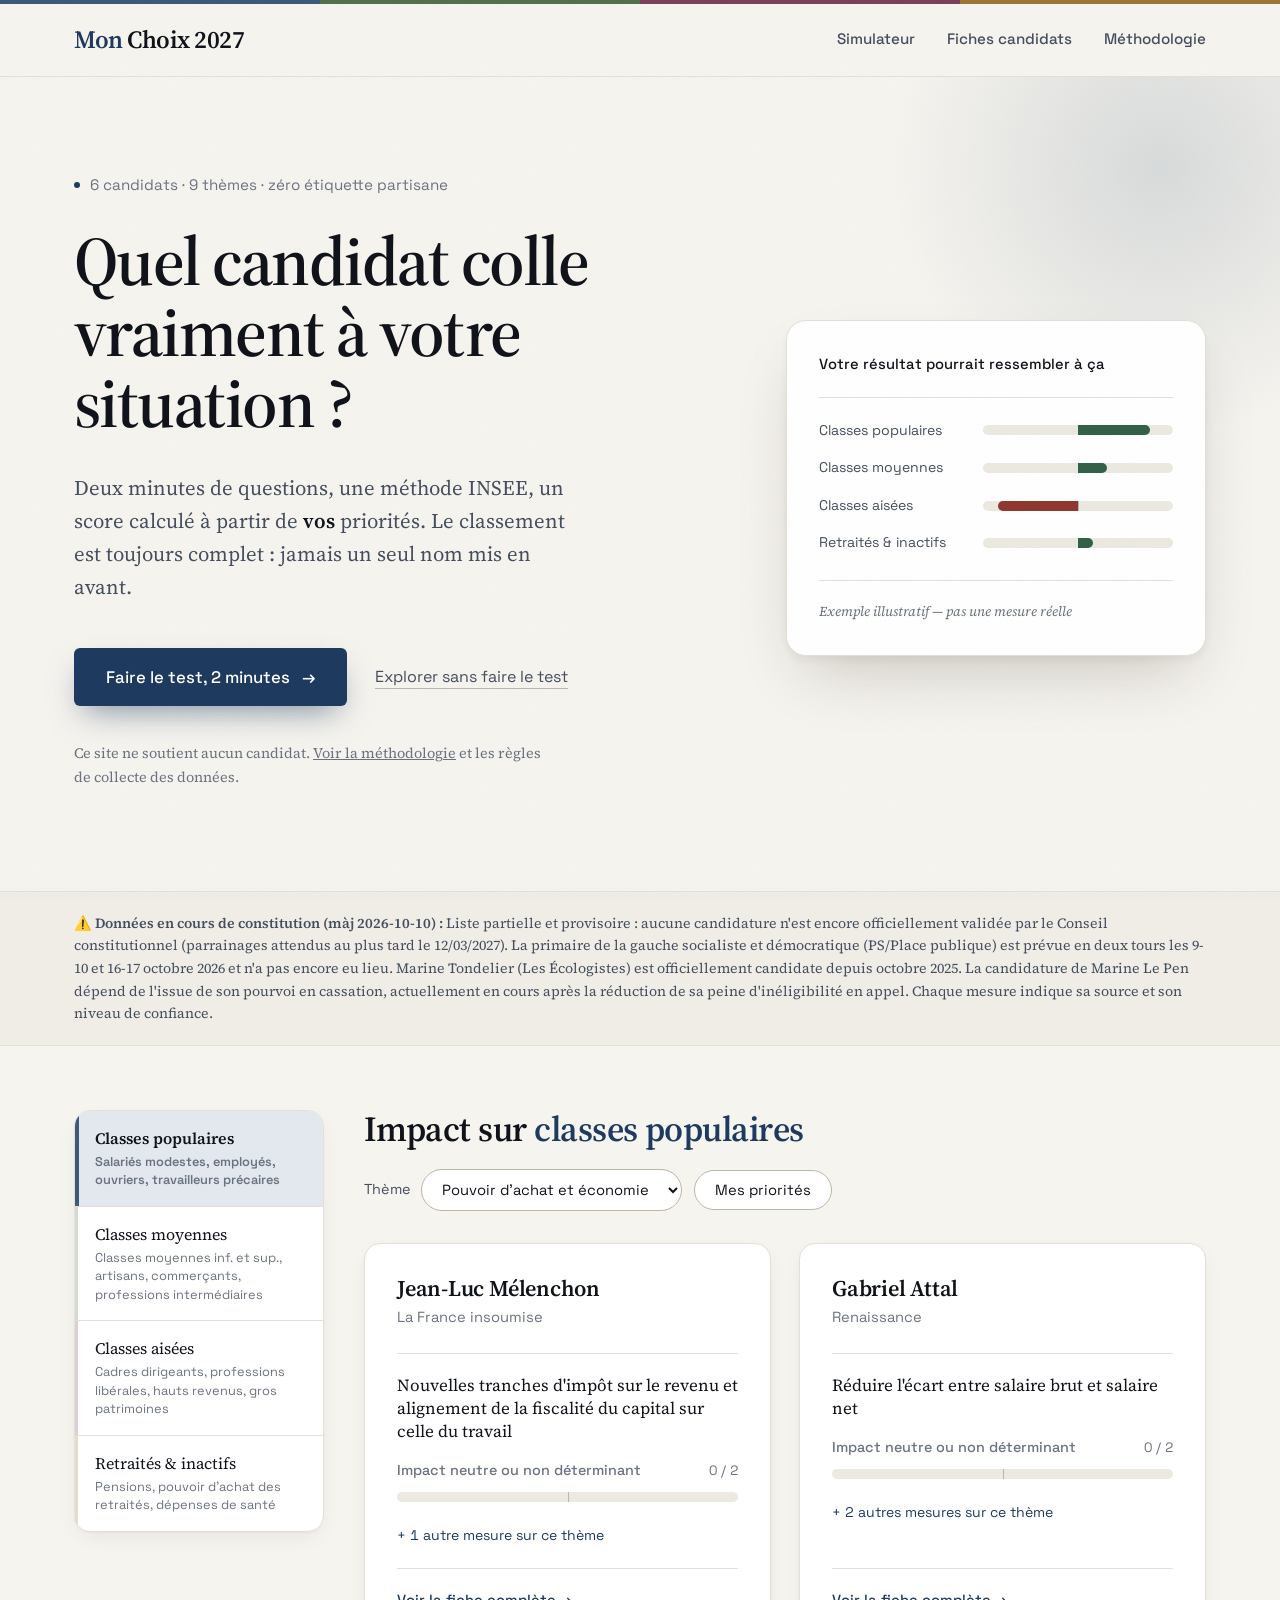
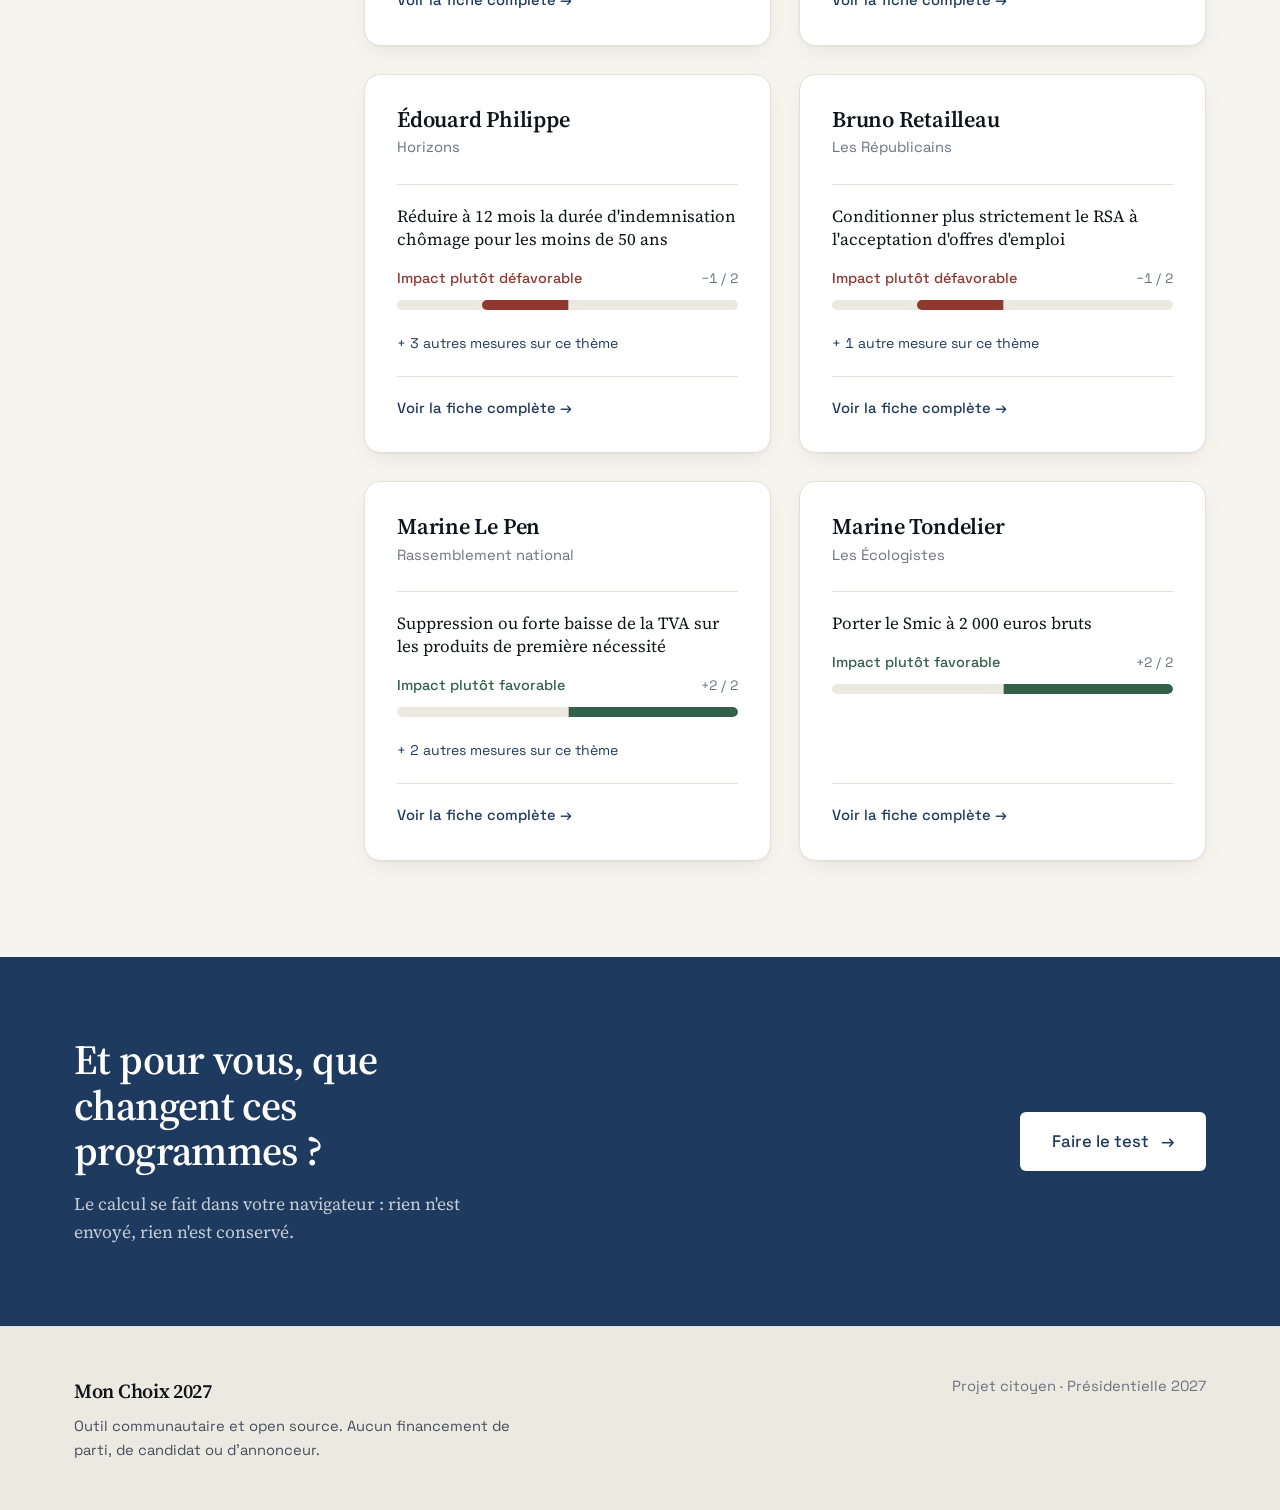
==== commit dfe3c172: "Accueil : le nombre de candidats suit les données Portage de la version Next.js : le compteur du her" ====
--- a/index.html
+++ b/index.html
@@ -26,7 +26,7 @@
 <section class="hero">
   <div class="container hero__grid">
     <div>
-      <div class="hero__eyebrow">6 candidats · 9 thèmes · zéro étiquette partisane</div>
+      <div class="hero__eyebrow" id="hero-compteur">6 candidats · 9 thèmes · zéro étiquette partisane</div>
       <h1>Quel candidat colle vraiment à votre situation&nbsp;?</h1>
       <p class="lede">
         Deux minutes de questions, une méthode INSEE, un score calculé à partir de
--- a/css/style.css
+++ b/css/style.css
@@ -1515,3 +1515,21 @@
 .score-personnalise__valeur { font-family: var(--font-display); font-size: 0.9rem; font-weight: 500; color: var(--ink-soft); font-variant-numeric: tabular-nums; white-space: nowrap; }
 .score-personnalise__couverture { font-family: var(--font-display); font-size: 0.85rem; color: var(--ink-faint); margin-top: 8px; }
 .classement__parti { margin-left: 6px; font-family: var(--font-display); font-size: 0.88rem; color: var(--ink-faint); }
+
+/* Sélecteur de fiches candidats */
+.fiche-nav { display: flex; flex-wrap: wrap; align-items: center; gap: 10px; margin-bottom: 40px; }
+.fiche-nav__retour { margin-right: 12px; font-family: var(--font-display); font-size: 0.9rem; color: var(--ink-soft); text-decoration: none; }
+.fiche-nav__retour:hover { color: var(--accent-bleu); text-decoration: underline; text-underline-offset: 4px; }
+.fiche-nav__pastille {
+  padding: 6px 16px;
+  border: 1px solid var(--line-strong);
+  border-radius: 999px;
+  background: var(--paper-raised);
+  font-family: var(--font-display);
+  font-size: 0.88rem;
+  color: var(--ink-soft);
+  text-decoration: none;
+  transition: border-color 0.2s var(--ease), color 0.2s var(--ease);
+}
+.fiche-nav__pastille:hover { border-color: var(--accent-bleu-soft); color: var(--accent-bleu); }
+.fiche-nav__pastille.active { background: var(--accent-bleu); border-color: var(--accent-bleu); color: #fff; }
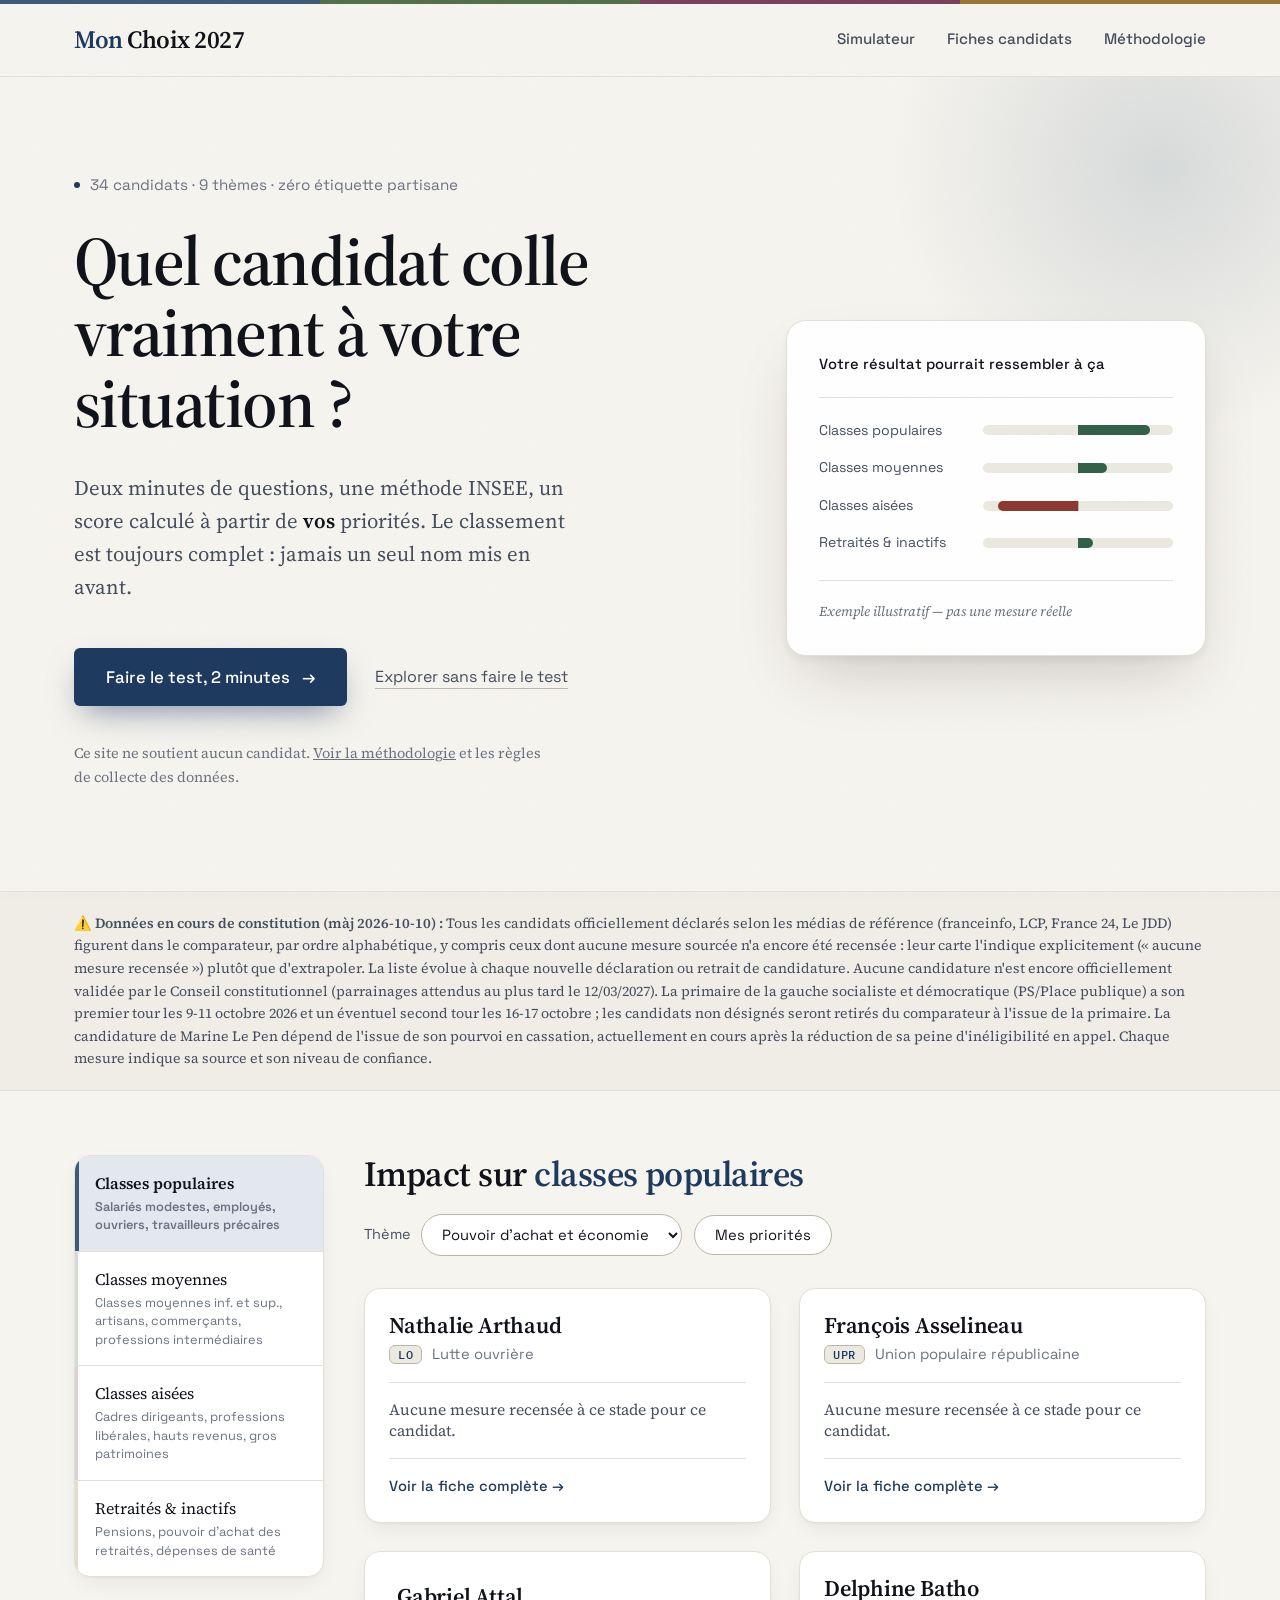
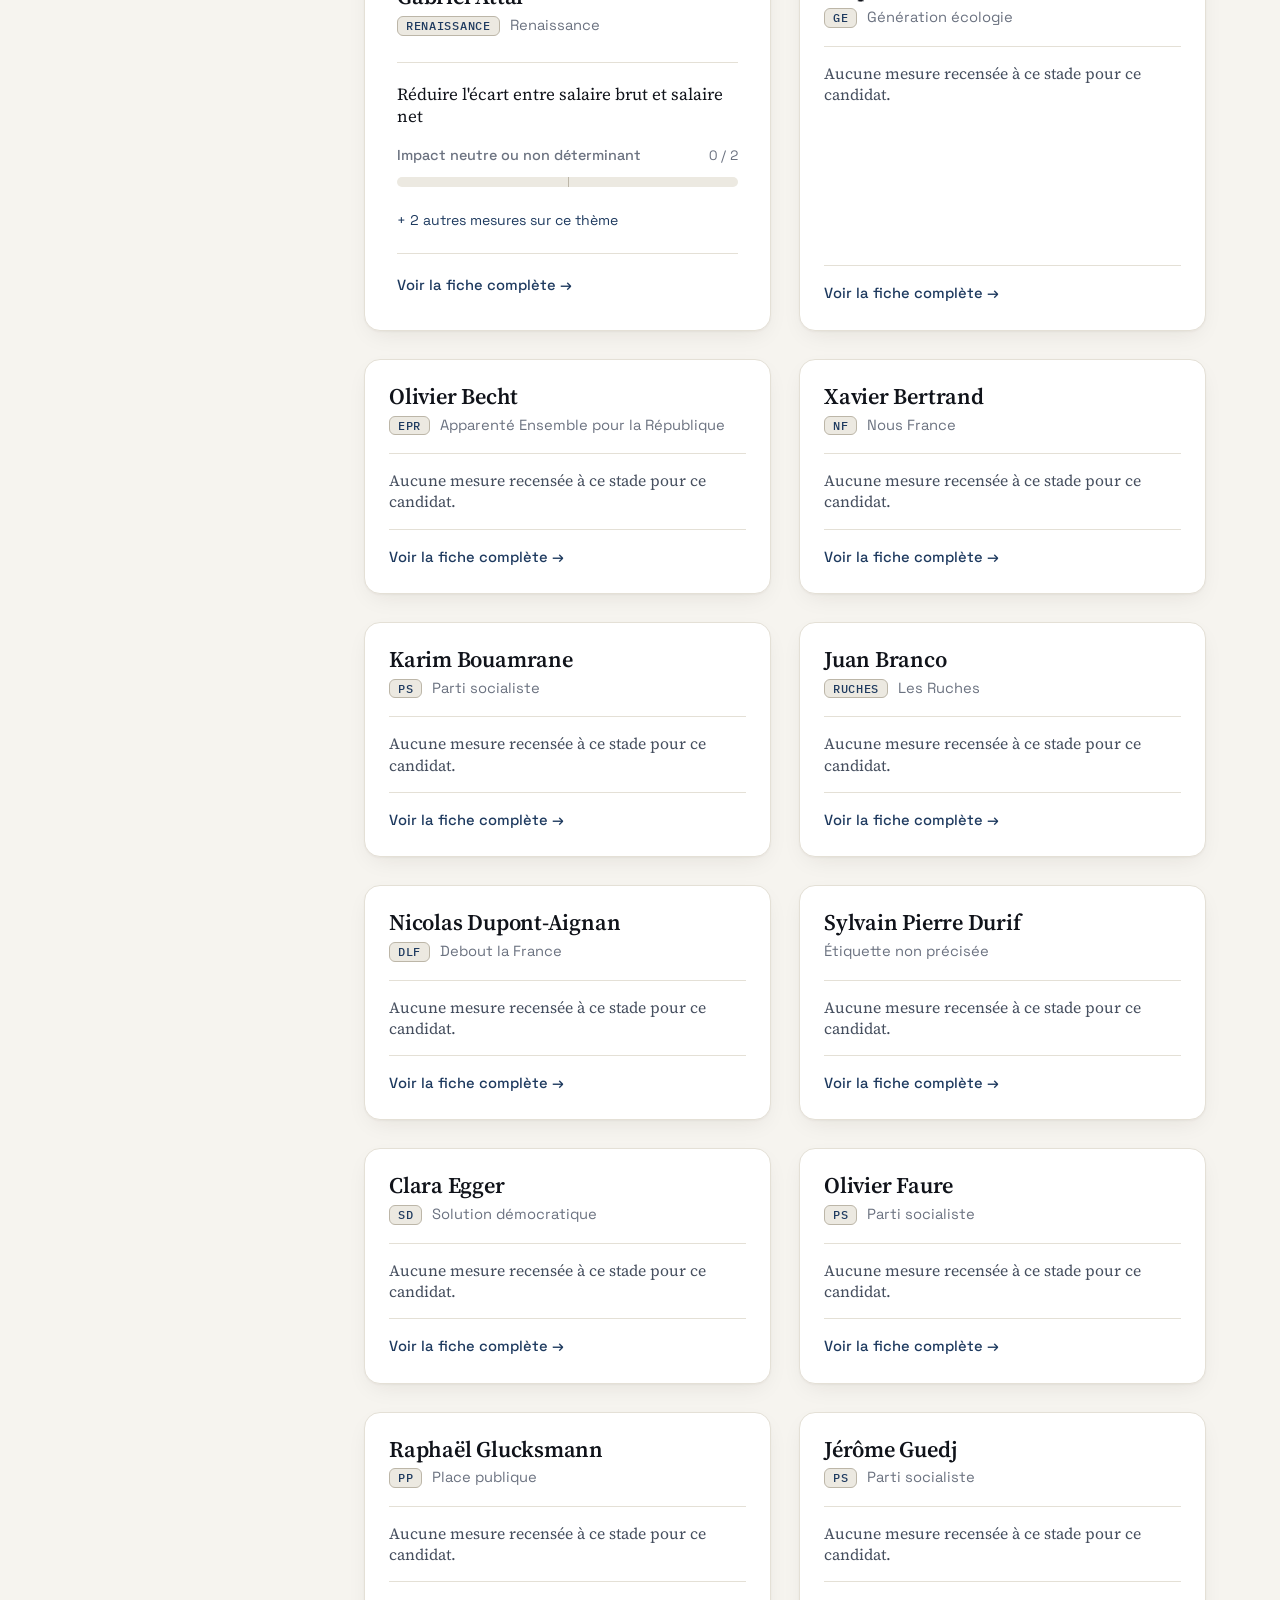
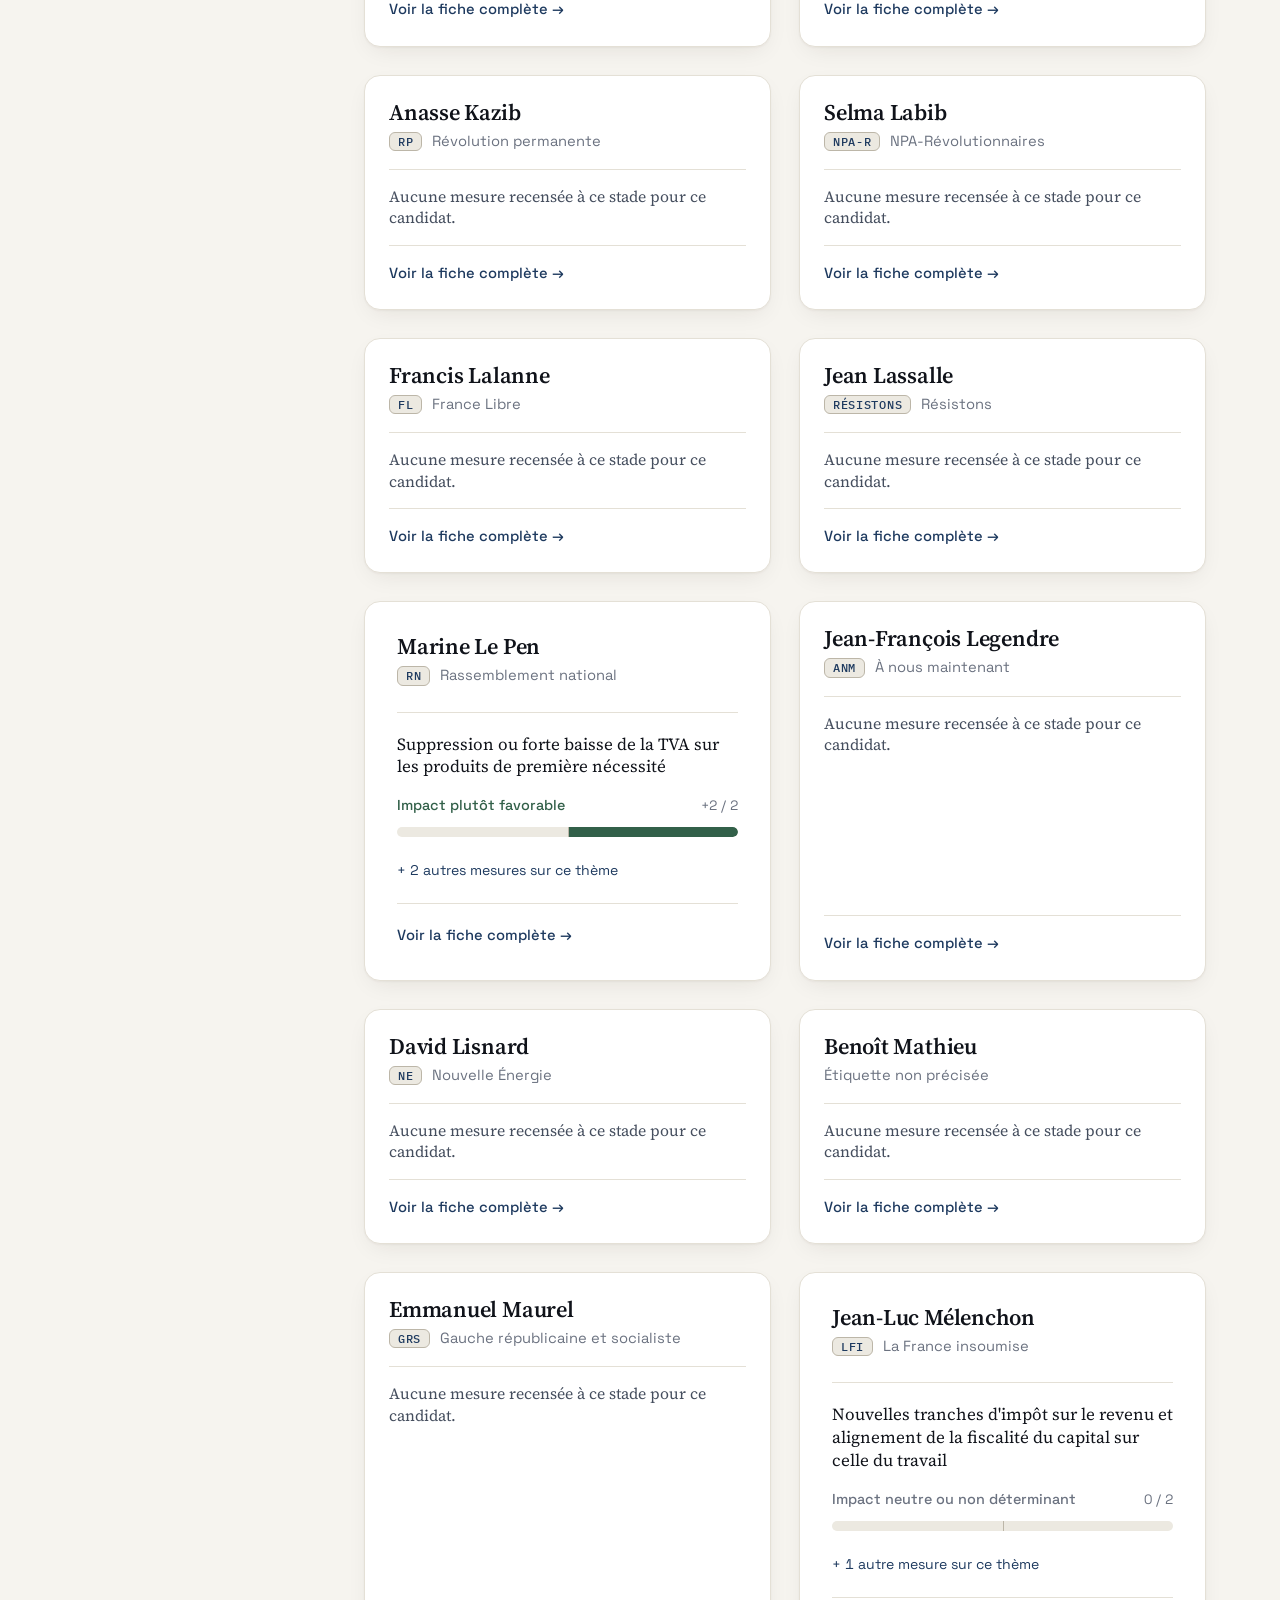
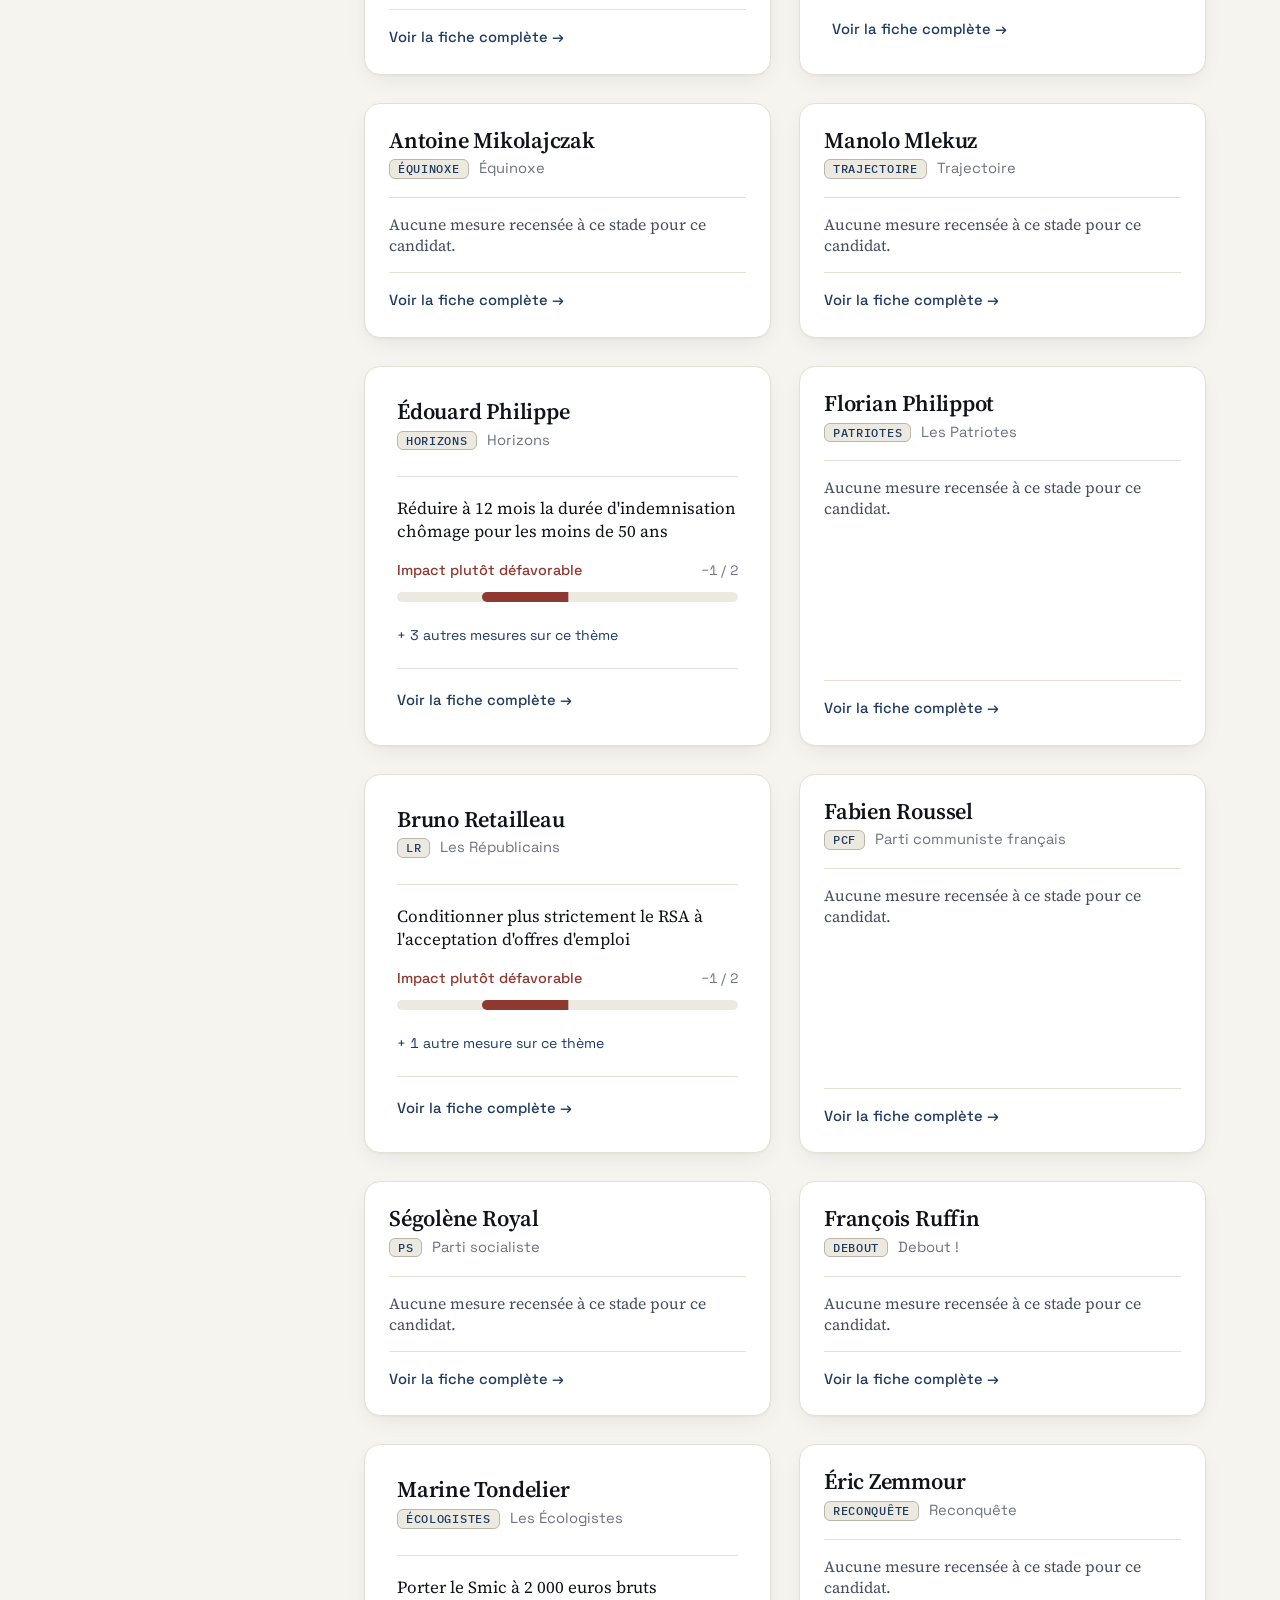
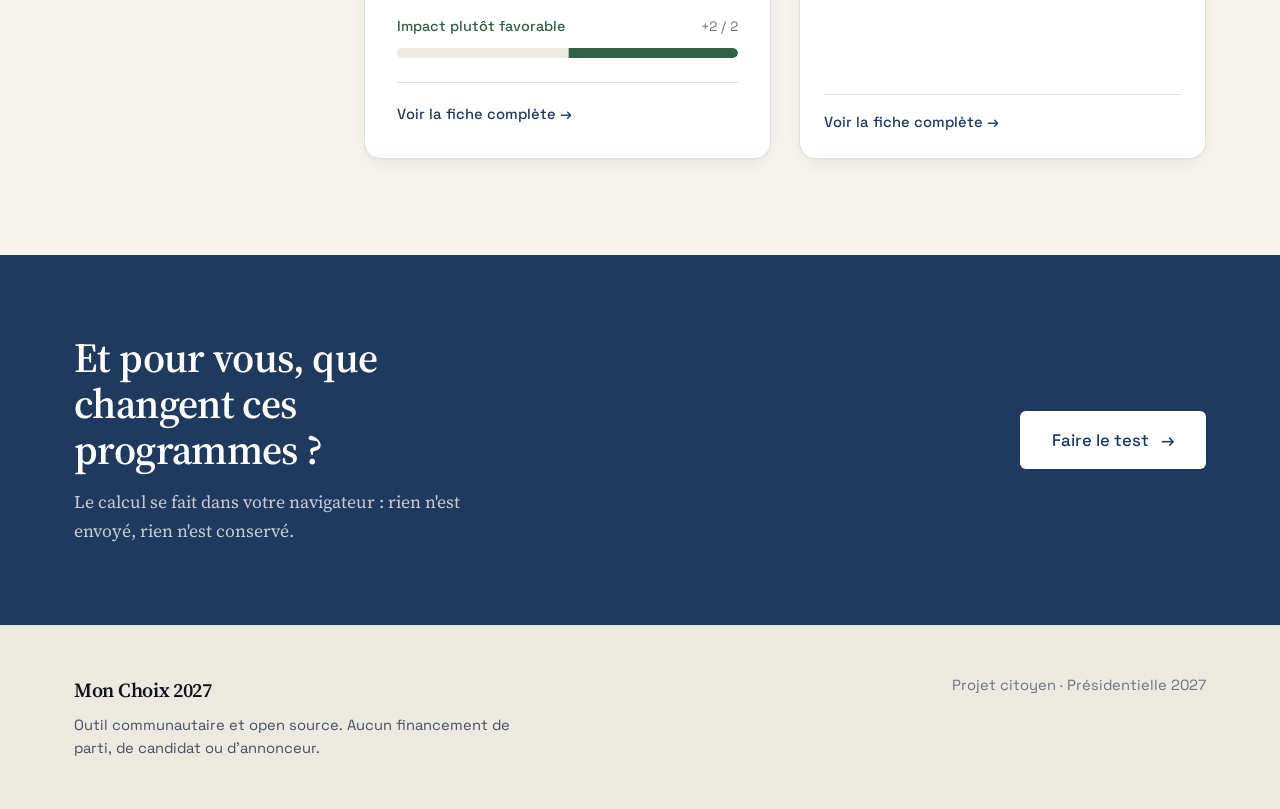
==== commit dbd710b2: "Badge typographique d'étiquette politique sur les fiches et cartes candidats Co-Authored-By: Claude " ====
--- a/index.html
+++ b/index.html
@@ -126,6 +126,7 @@
 
 <script src="data/data.js"></script>
 <script src="js/priorites.js"></script>
+<script src="js/parti.js"></script>
 <script src="js/app.js"></script>
 </body>
 </html>
--- a/css/style.css
+++ b/css/style.css
@@ -1533,3 +1533,44 @@
 }
 .fiche-nav__pastille:hover { border-color: var(--accent-bleu-soft); color: var(--accent-bleu); }
 .fiche-nav__pastille.active { background: var(--accent-bleu); border-color: var(--accent-bleu); color: #fff; }
+
+/* Carte compacte (aucune mesure sur ce thème) et volet des scores non calculables */
+.carte-candidat--vide { gap: 16px; padding: 24px; }
+.carte-candidat--vide .carte-candidat__mesure { font-size: 0.98rem; color: var(--ink-soft); padding-top: 16px; }
+.carte-candidat--vide > a[href^="candidat.html"] { padding-top: 16px; }
+
+.non-calculables { margin-top: 24px; padding: 16px 20px; border-radius: 12px; background: rgba(236, 233, 225, 0.6); }
+.non-calculables summary { cursor: pointer; font-family: var(--font-display); font-size: 0.95rem; font-weight: 500; }
+.non-calculables p { margin: 12px 0; font-size: 0.9rem; font-style: italic; color: var(--ink-soft); }
+.non-calculables ul { list-style: none; margin: 0; padding: 0; display: grid; grid-template-columns: repeat(auto-fill, minmax(220px, 1fr)); gap: 6px 24px; font-family: var(--font-display); font-size: 0.92rem; }
+.non-calculables li span { color: var(--ink-faint); font-size: 0.82rem; }
+
+/* Navigation entre fiches (précédent / suivant) et fiche sans mesure */
+.fiche-nav { justify-content: space-between; font-family: var(--font-display); font-size: 0.92rem; }
+.fiche-nav__voisins { display: flex; flex-wrap: wrap; gap: 24px; }
+.fiche-nav__voisins a { color: var(--ink-soft); text-decoration: none; }
+.fiche-nav__voisins a:hover { color: var(--accent-bleu); text-decoration: underline; text-underline-offset: 4px; }
+.fiche-vide { max-width: 62ch; margin-bottom: 64px; padding: 32px; border: 1px dashed var(--line-strong); border-radius: 20px; background: rgba(236, 233, 225, 0.5); }
+.fiche-vide h2 { font-size: 1.5rem; margin-bottom: 12px; }
+.fiche-vide p { margin: 0; color: var(--ink-soft); line-height: 1.65; }
+
+/* Badge d'étiquette politique : identique pour tous les candidats (aucun logo ni couleur de parti) */
+.carte-candidat__parti { display: flex; align-items: center; gap: 10px; }
+.badge-parti {
+  display: inline-flex;
+  flex-shrink: 0;
+  align-items: center;
+  padding: 3px 8px;
+  border: 1px solid var(--line-strong);
+  border-radius: 6px;
+  background: var(--paper-deep);
+  color: var(--accent-bleu);
+  font-family: var(--font-mono);
+  font-size: 0.72rem;
+  font-weight: 500;
+  letter-spacing: 0.06em;
+  line-height: 1;
+  text-transform: uppercase;
+}
+.fiche-parti { display: flex; align-items: center; gap: 10px; }
+.fiche-parti .badge-parti { font-size: 0.82rem; padding: 4px 10px; }
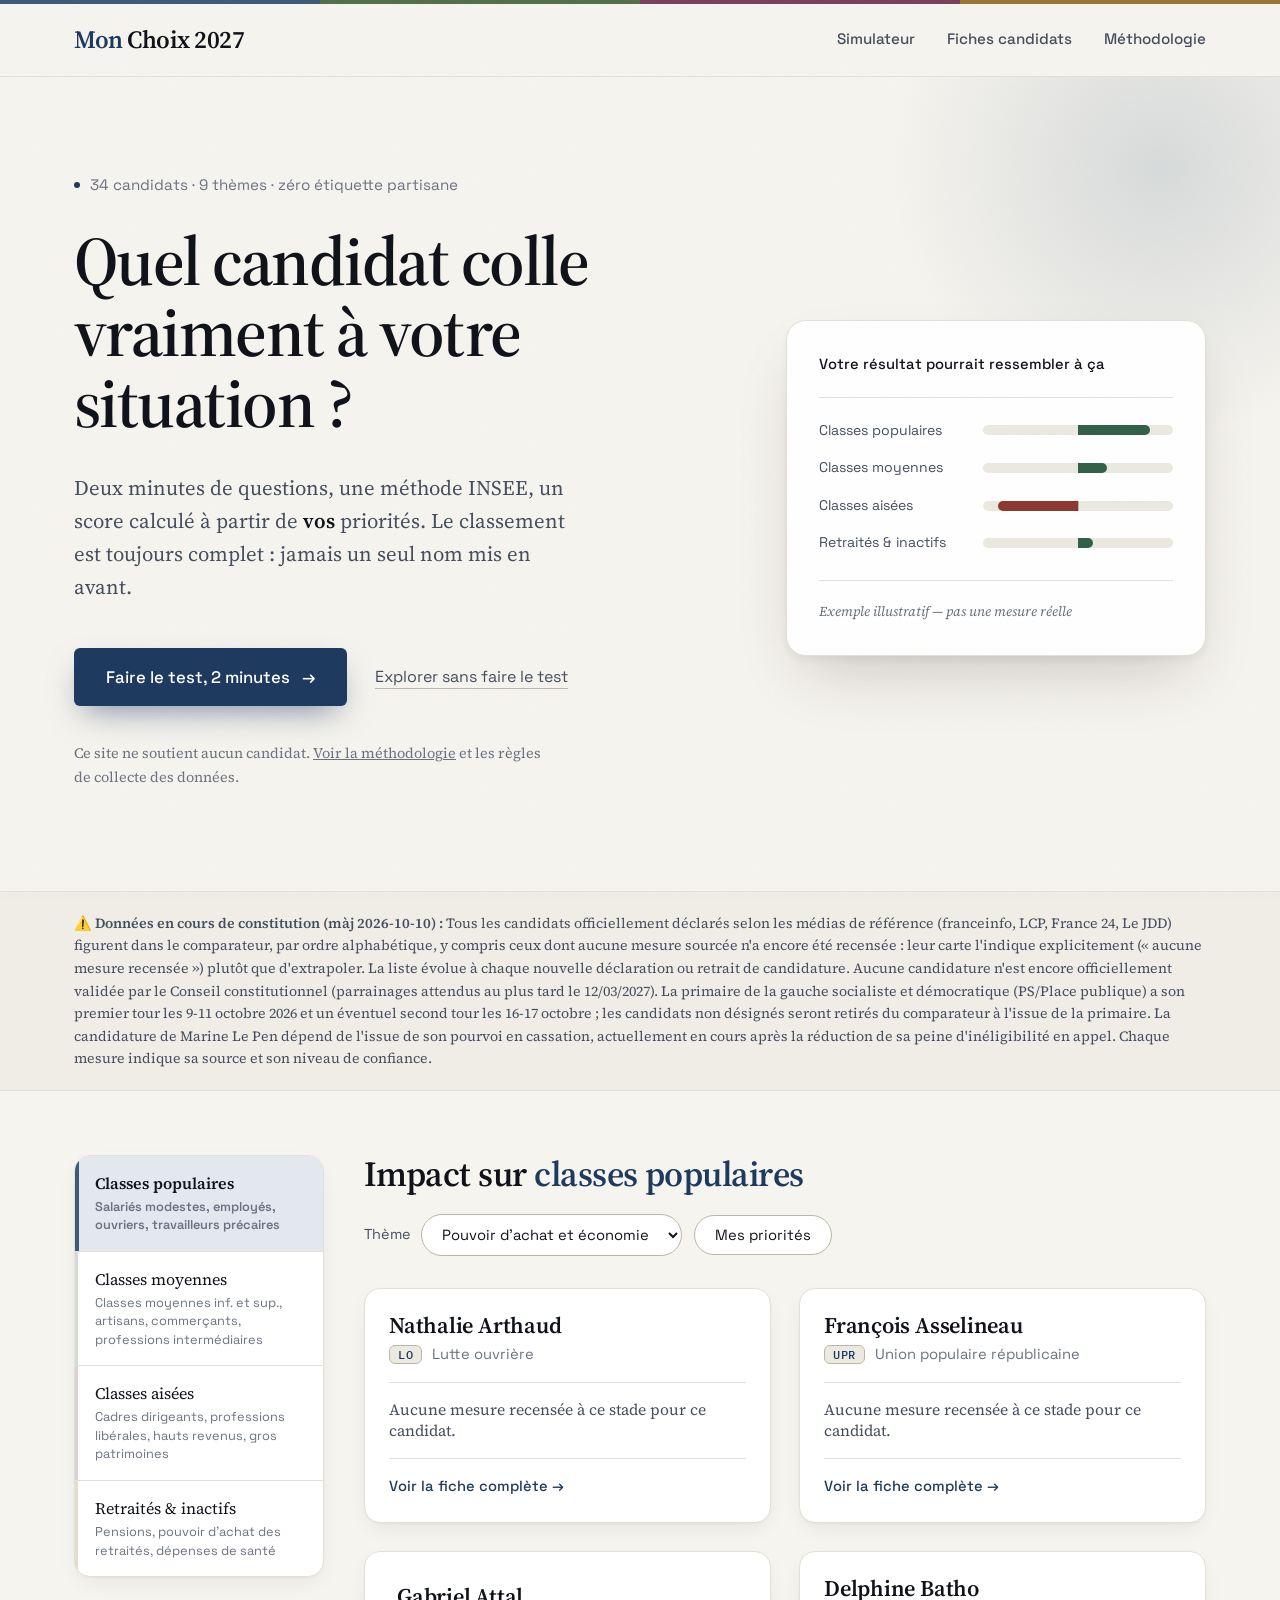
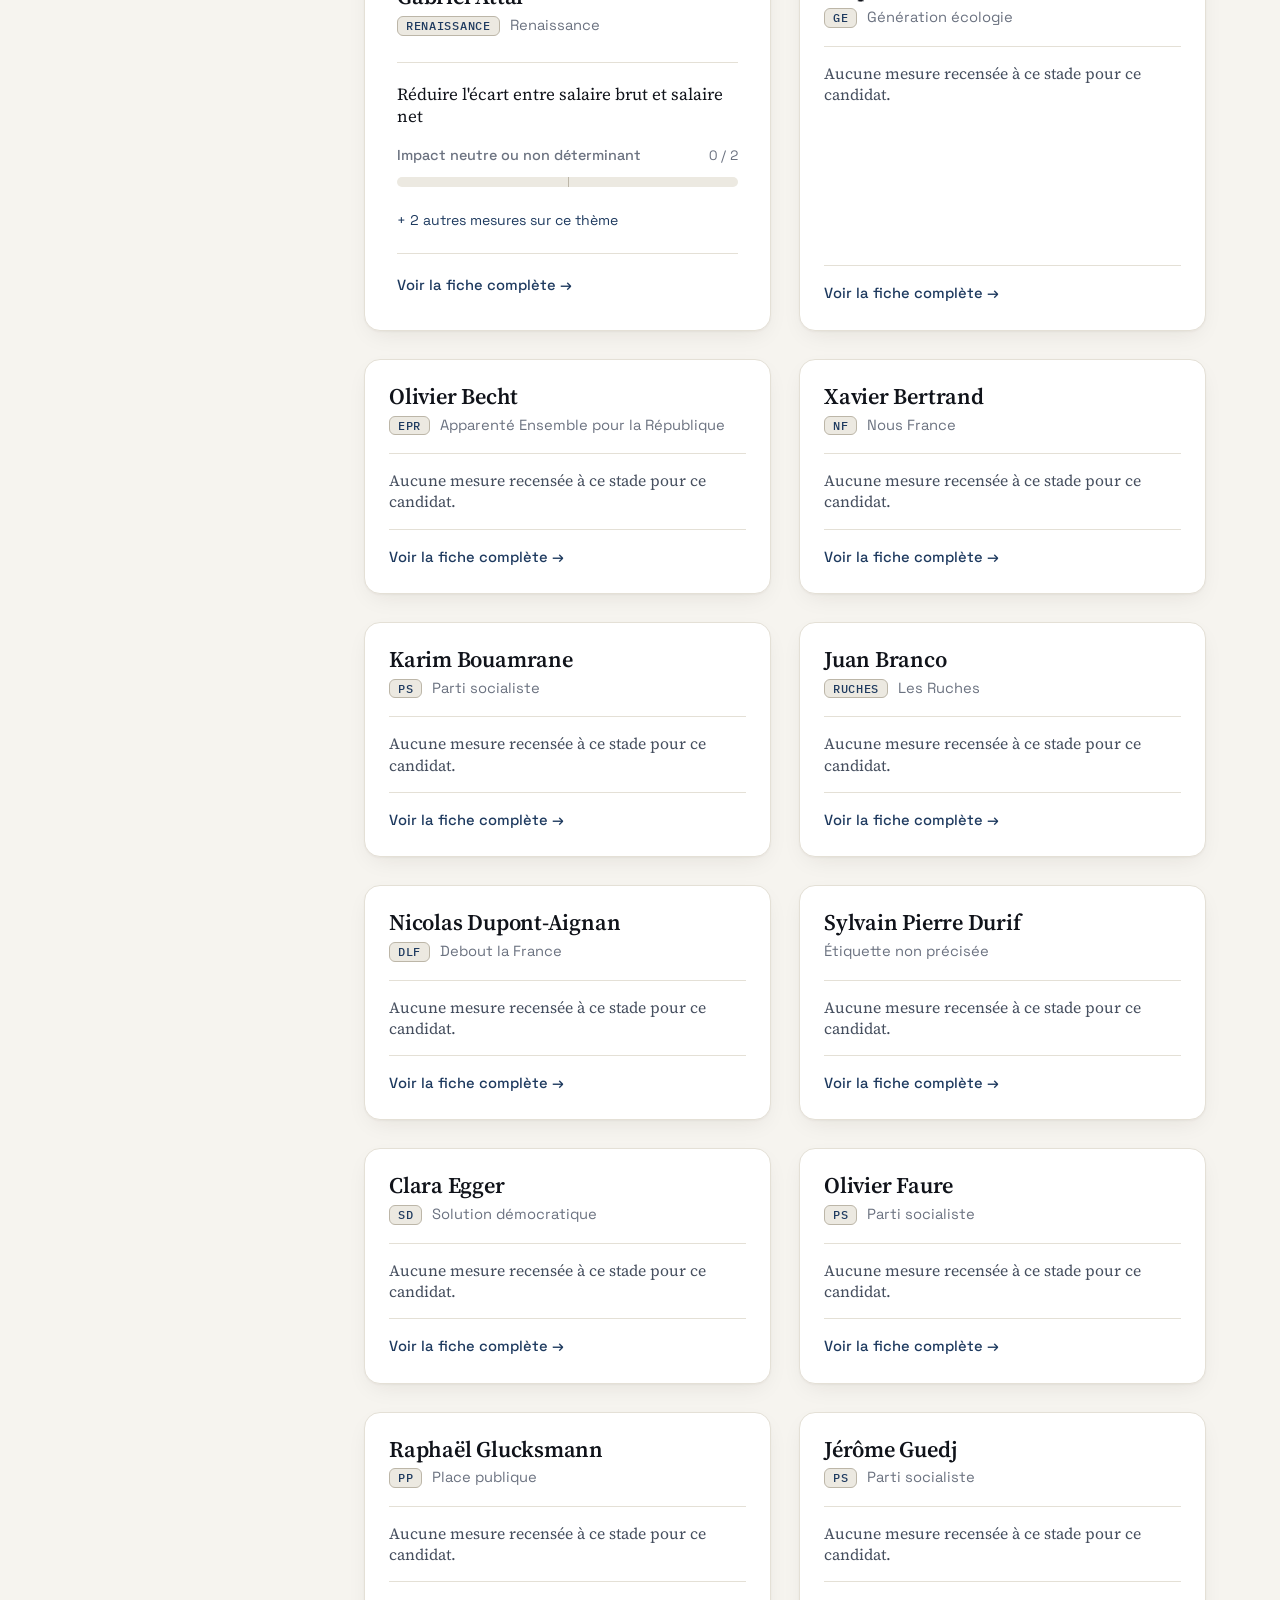
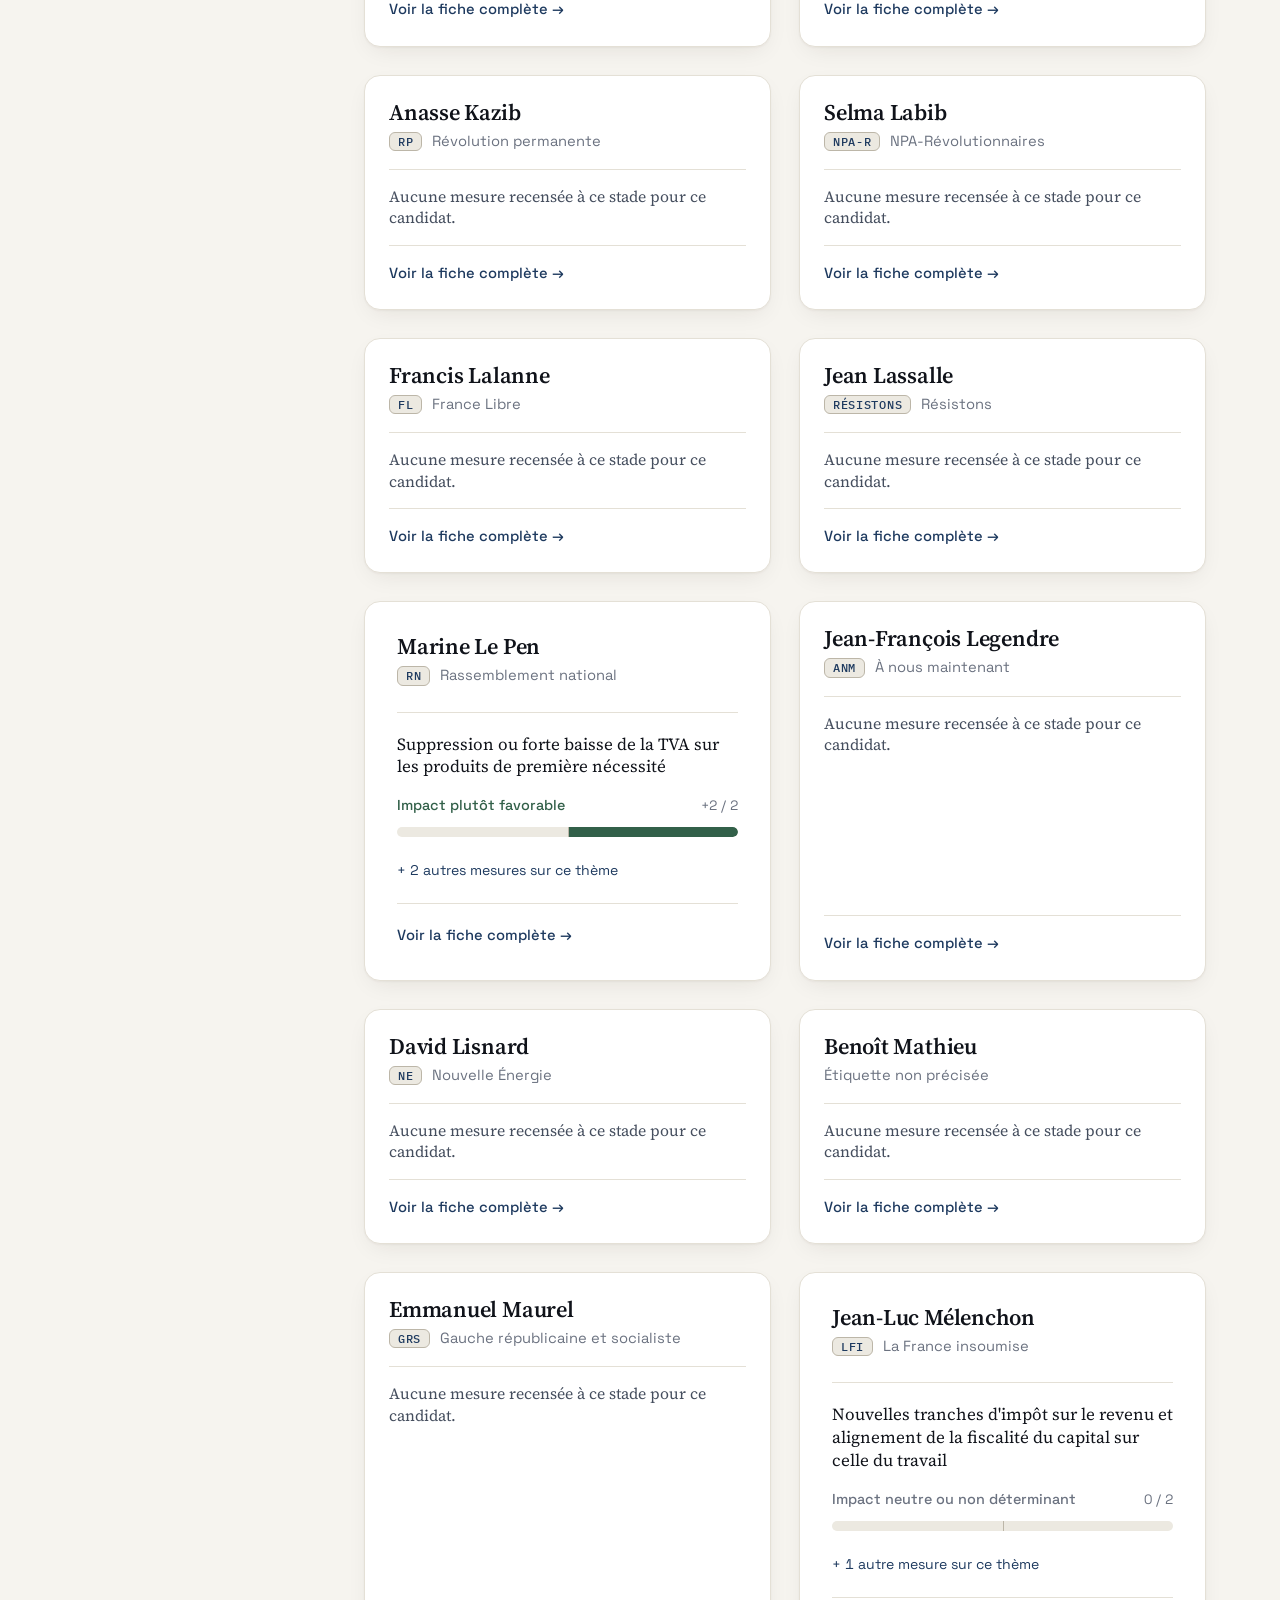
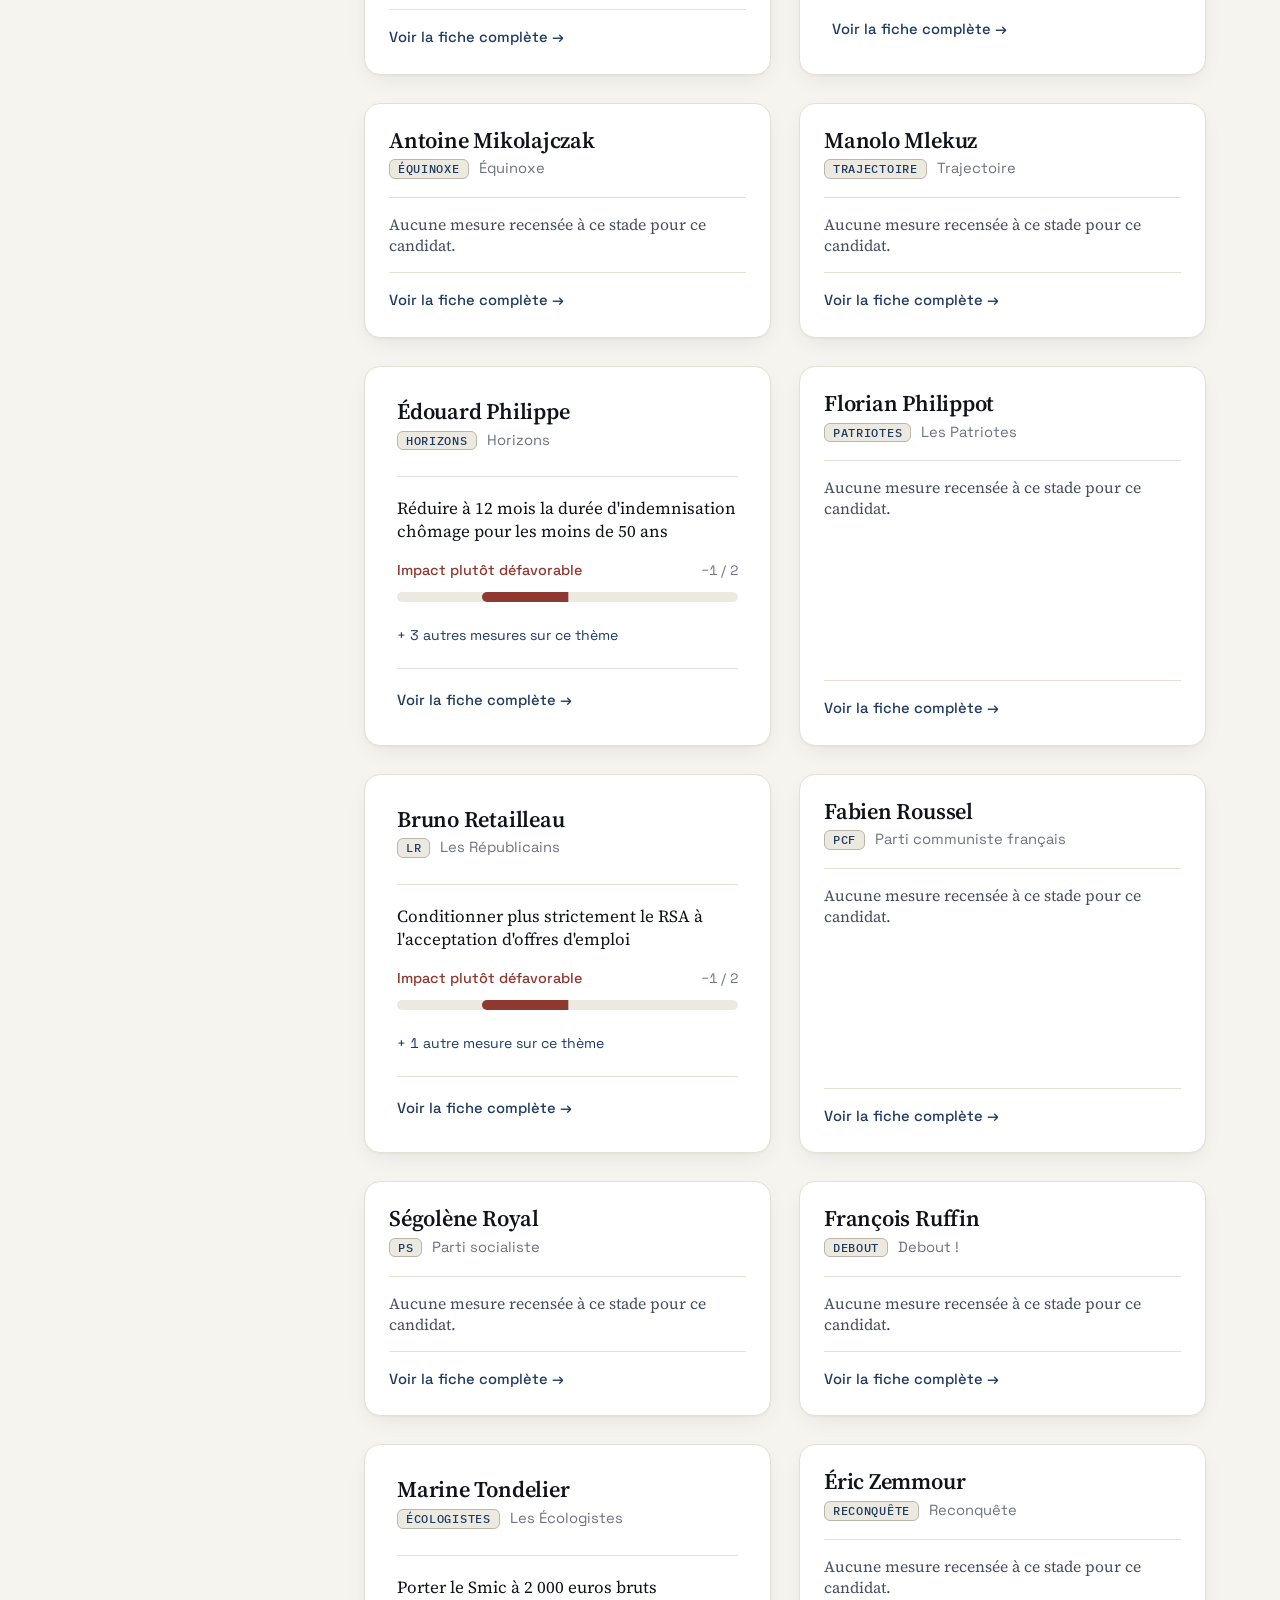
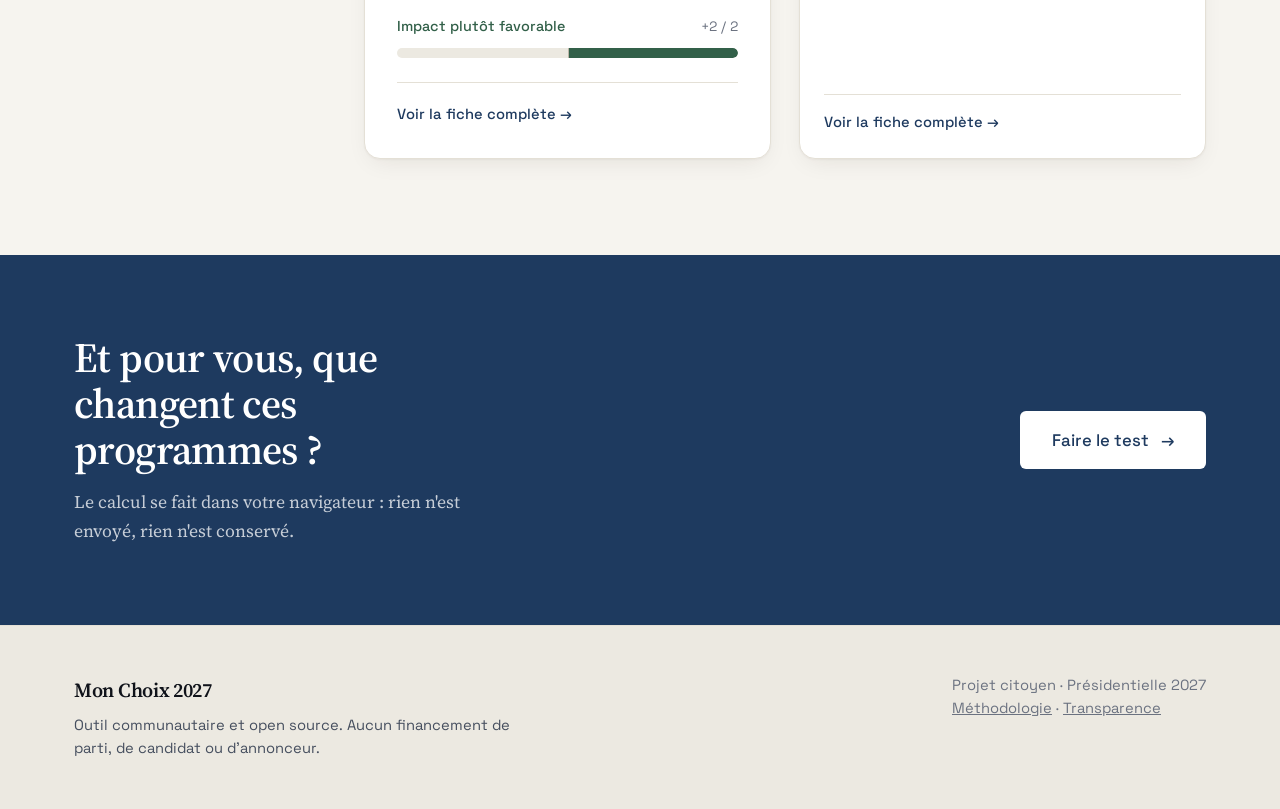
==== commit b1716317: "Page Transparence ; correction de la méthodologie (production par IA, pas de double relecture) Co-Au" ====
--- a/index.html
+++ b/index.html
@@ -120,7 +120,7 @@
       <div class="site-footer__marque">Mon Choix 2027</div>
       <p>Outil communautaire et open source. Aucun financement de parti, de candidat ou d'annonceur.</p>
     </div>
-    <div class="site-footer__meta">Projet citoyen · Présidentielle 2027</div>
+    <div class="site-footer__meta">Projet citoyen · Présidentielle 2027<br><a href="methodologie.html" style="text-decoration:underline;">Méthodologie</a> · <a href="transparence.html" style="text-decoration:underline;">Transparence</a></div>
   </div>
 </footer>
 
--- a/css/style.css
+++ b/css/style.css
@@ -1574,3 +1574,17 @@
 }
 .fiche-parti { display: flex; align-items: center; gap: 10px; }
 .fiche-parti .badge-parti { font-size: 0.82rem; padding: 4px 10px; }
+
+/* Volet « Comment ce résultat est-il calculé ? » */
+.detail-calcul { margin-top: 20px; padding: 16px 20px; border: 1px solid var(--line); border-radius: 12px; background: rgba(236, 233, 225, 0.5); }
+.detail-calcul summary { cursor: pointer; font-family: var(--font-display); font-size: 0.95rem; font-weight: 500; }
+.detail-calcul ol { margin: 16px 0 0; padding-left: 20px; display: flex; flex-direction: column; gap: 14px; font-size: 0.95rem; line-height: 1.6; color: var(--ink-soft); }
+.detail-calcul li > strong:first-child { font-weight: 500; color: var(--ink); }
+.detail-calcul__valeur { font-weight: 500; color: var(--ink); white-space: nowrap; }
+.detail-calcul__seuils { list-style: none; margin: 8px 0; padding: 0; display: flex; flex-direction: column; gap: 6px; }
+.detail-calcul__seuil { padding: 6px 12px; border-radius: 6px; }
+.detail-calcul__seuil--actif { background: var(--paper-raised, #fff); color: var(--ink); font-weight: 500; box-shadow: var(--shadow-sm); }
+.detail-calcul__repere { font-family: var(--font-display); font-size: 0.82rem; }
+.detail-calcul__ecart { display: block; }
+.detail-calcul__note { margin: 16px 0 0; font-size: 0.85rem; color: var(--ink-soft); }
+.detail-calcul__note a { text-decoration: underline; text-underline-offset: 3px; }
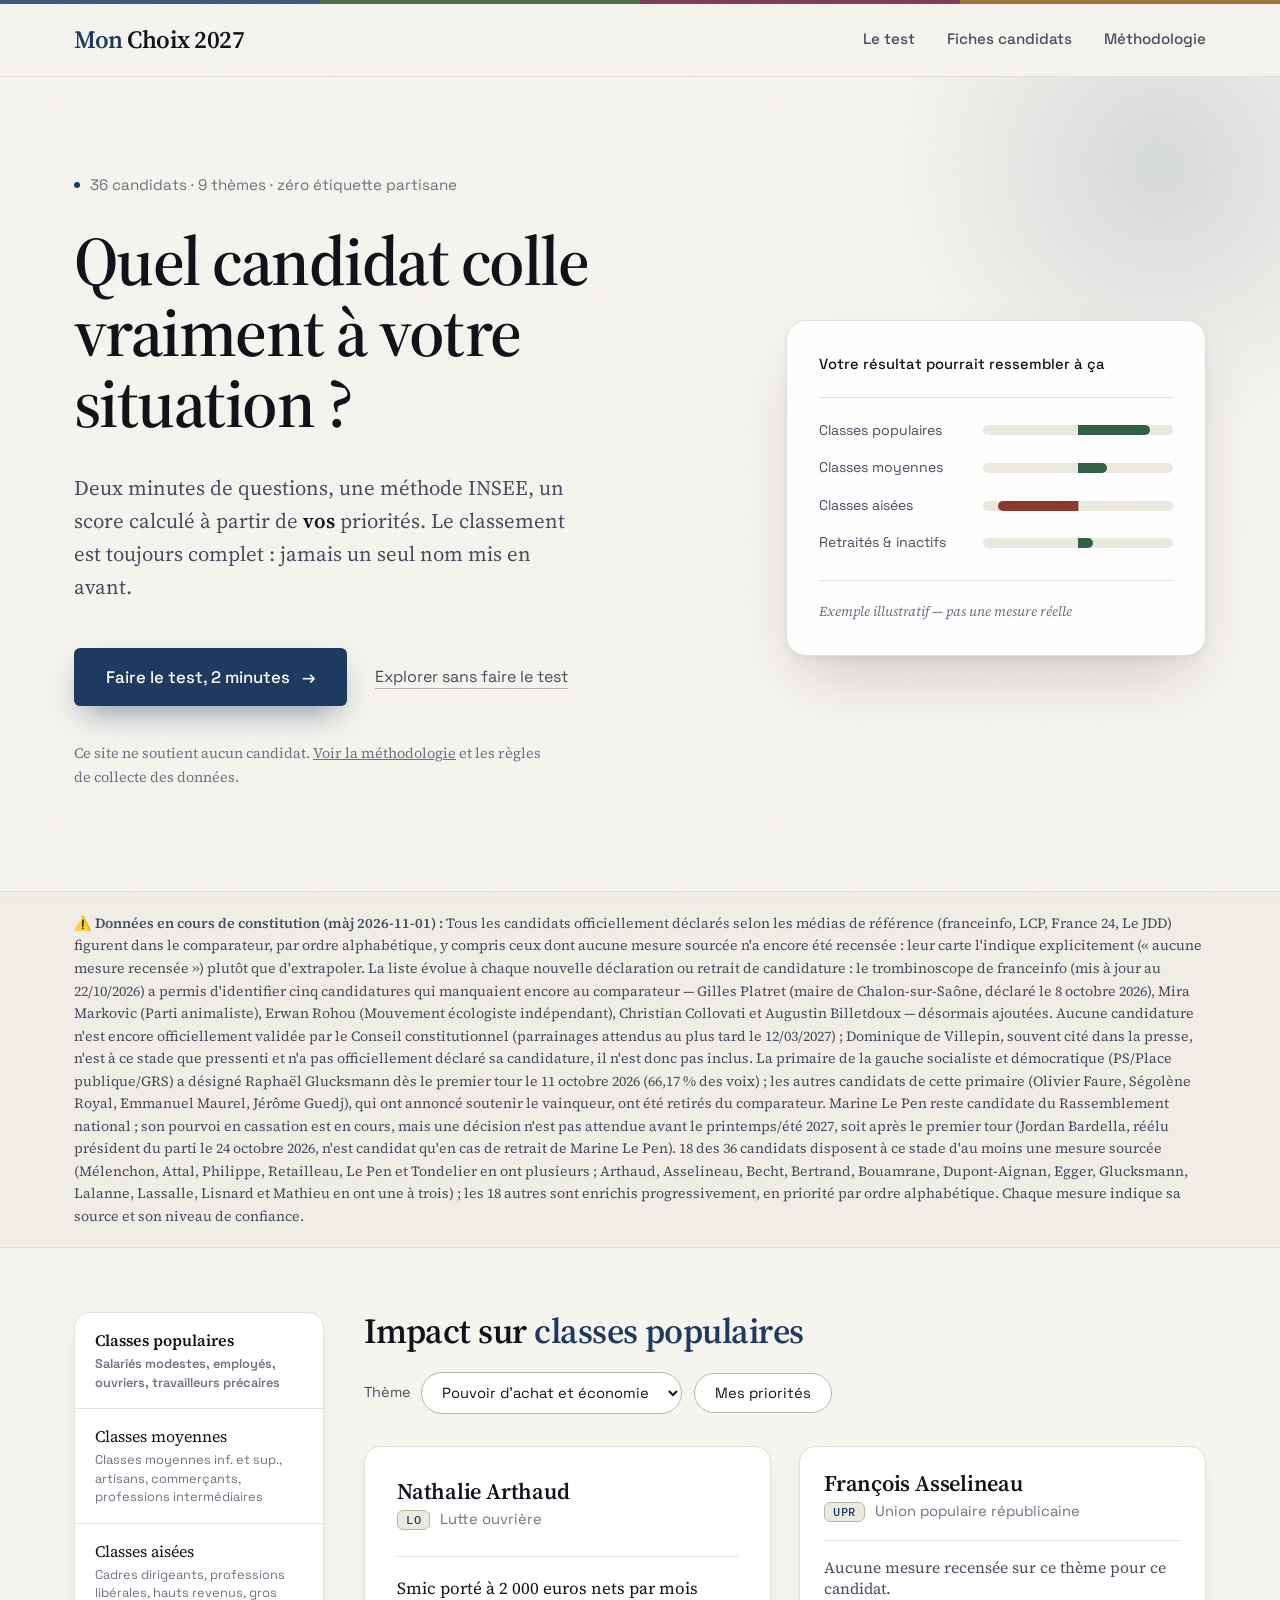
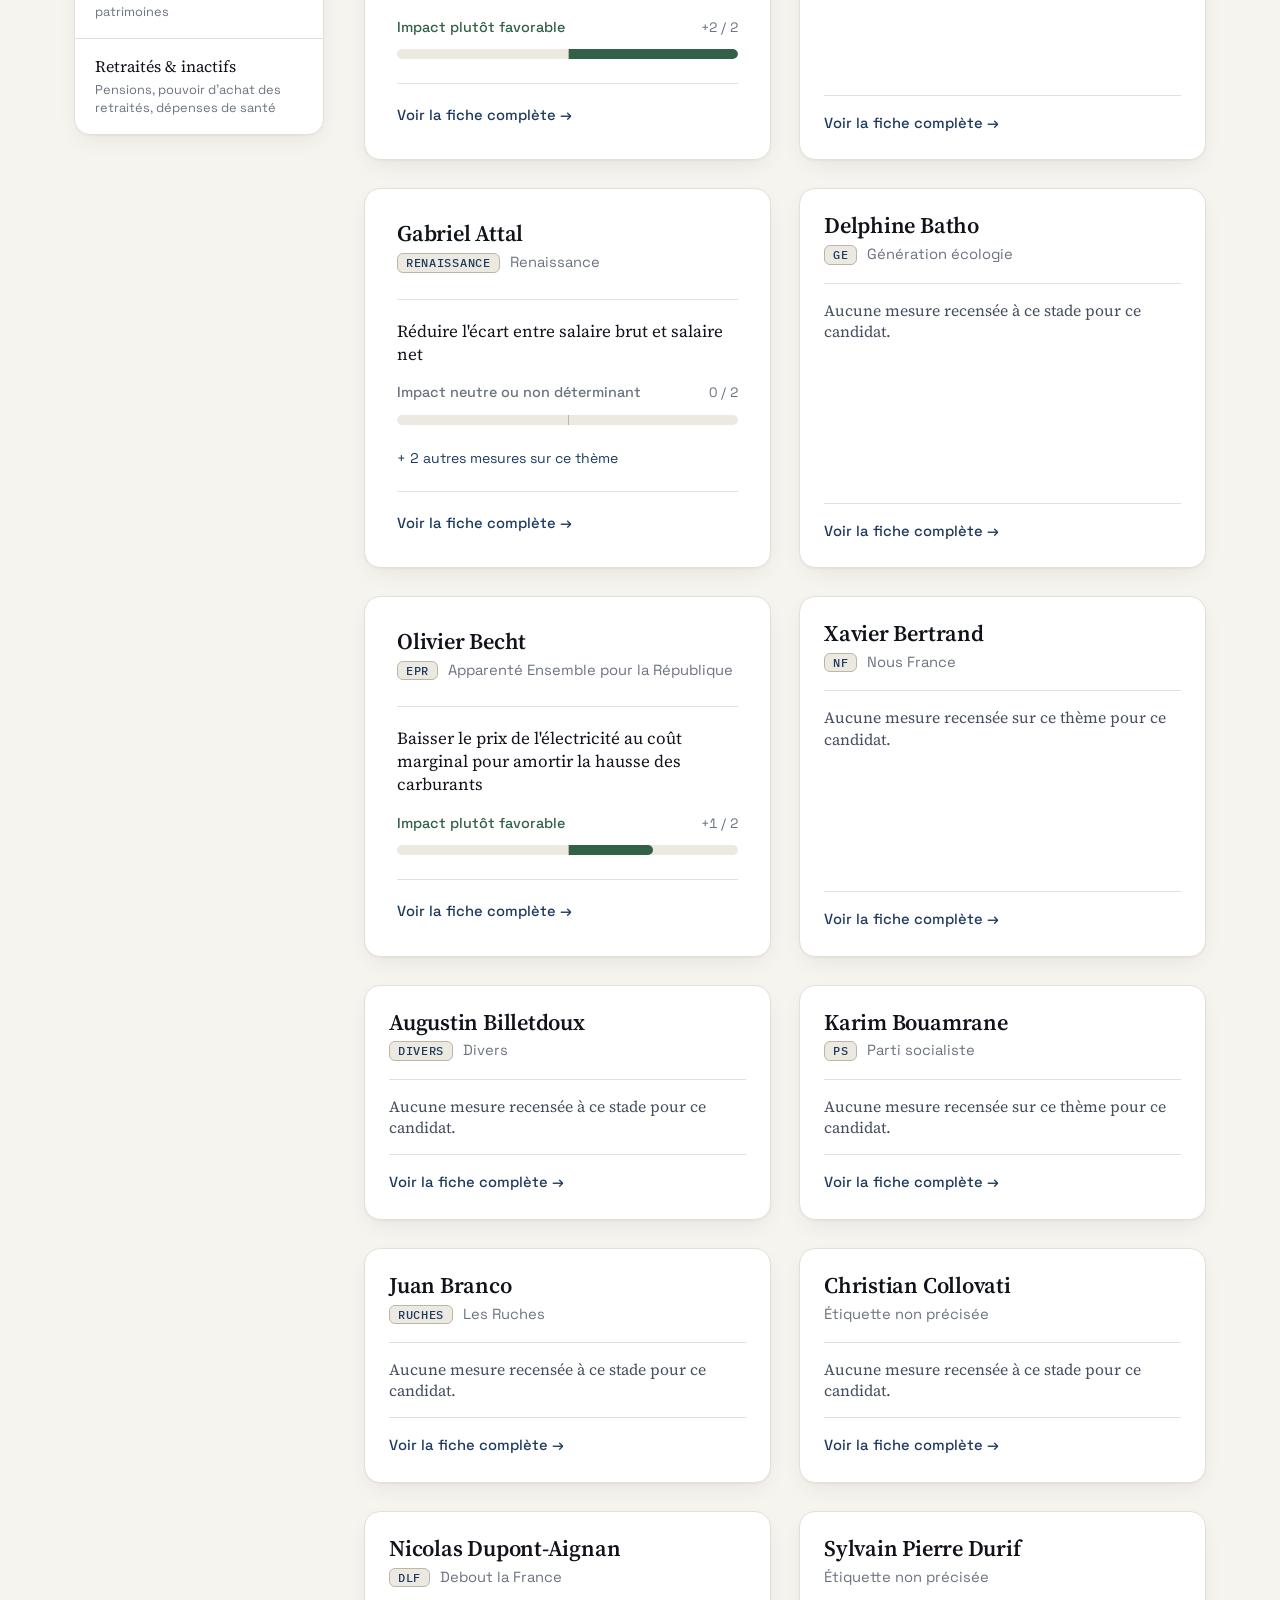
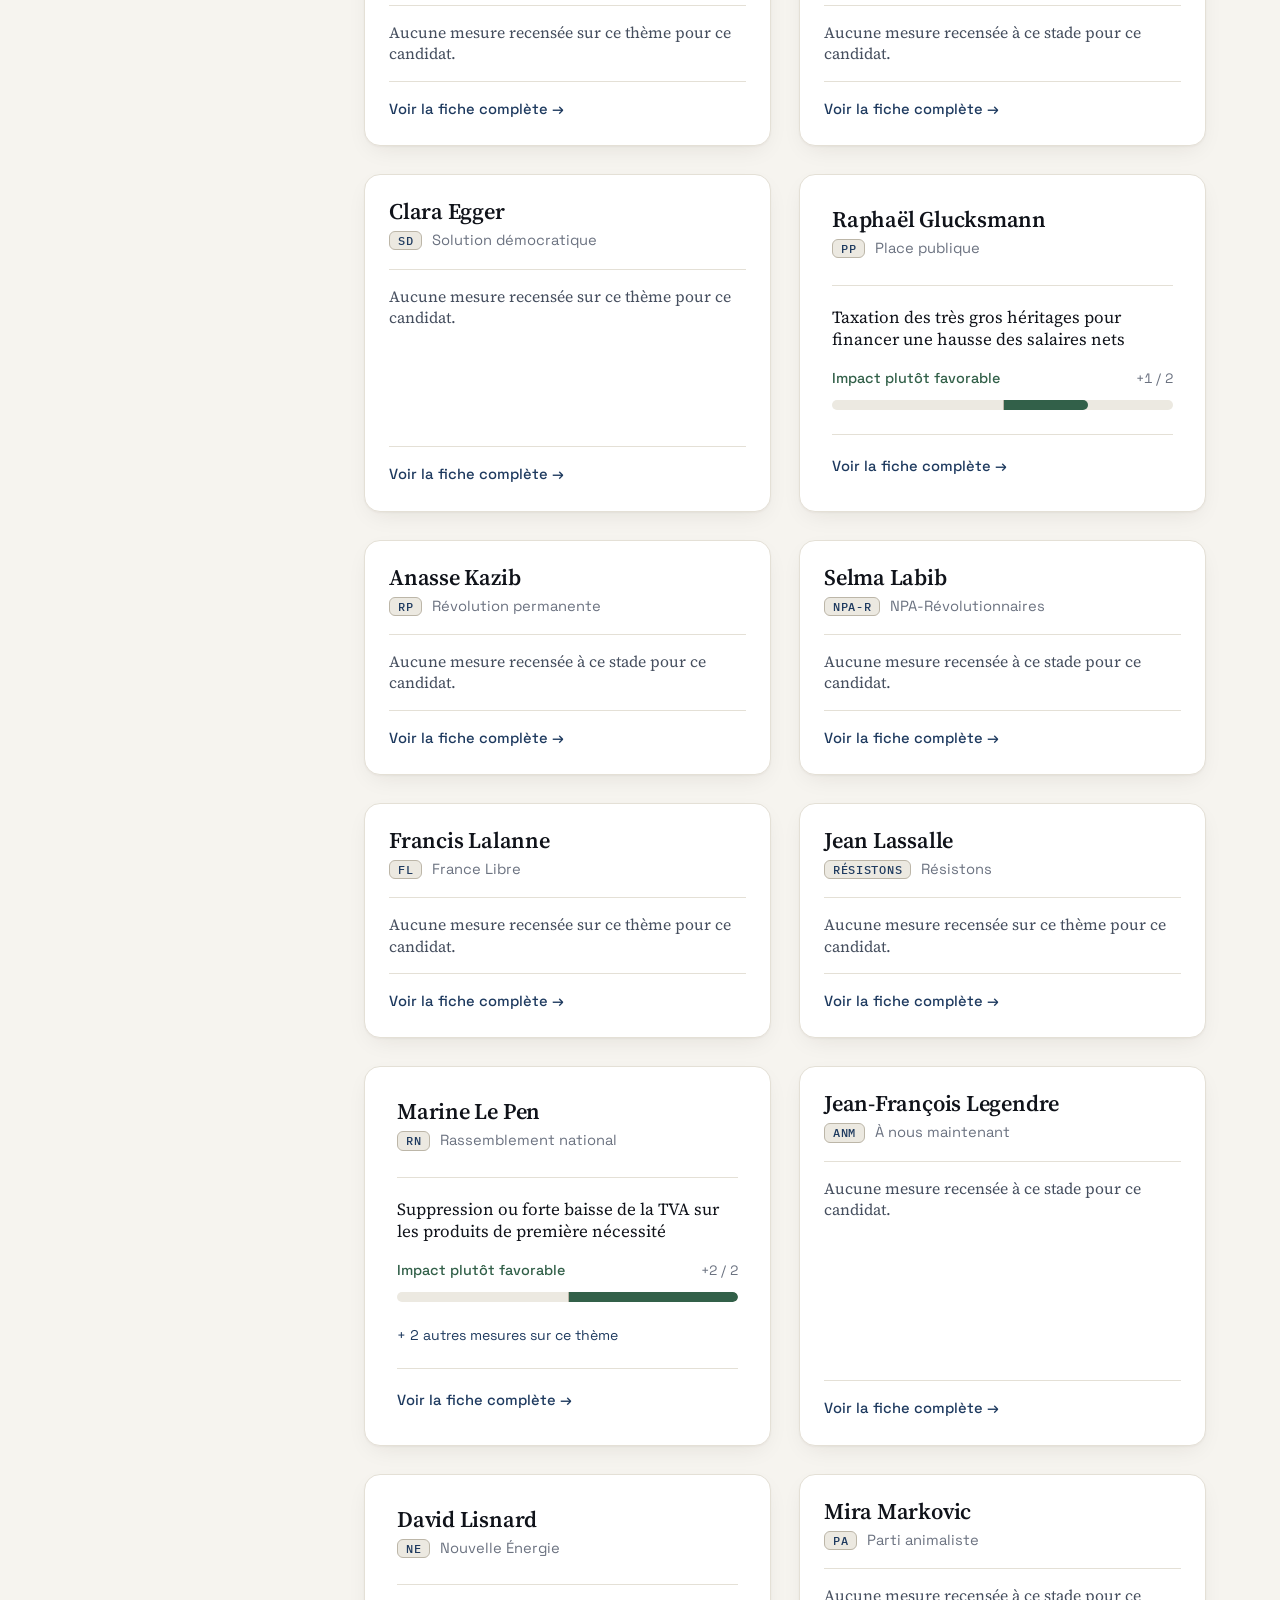
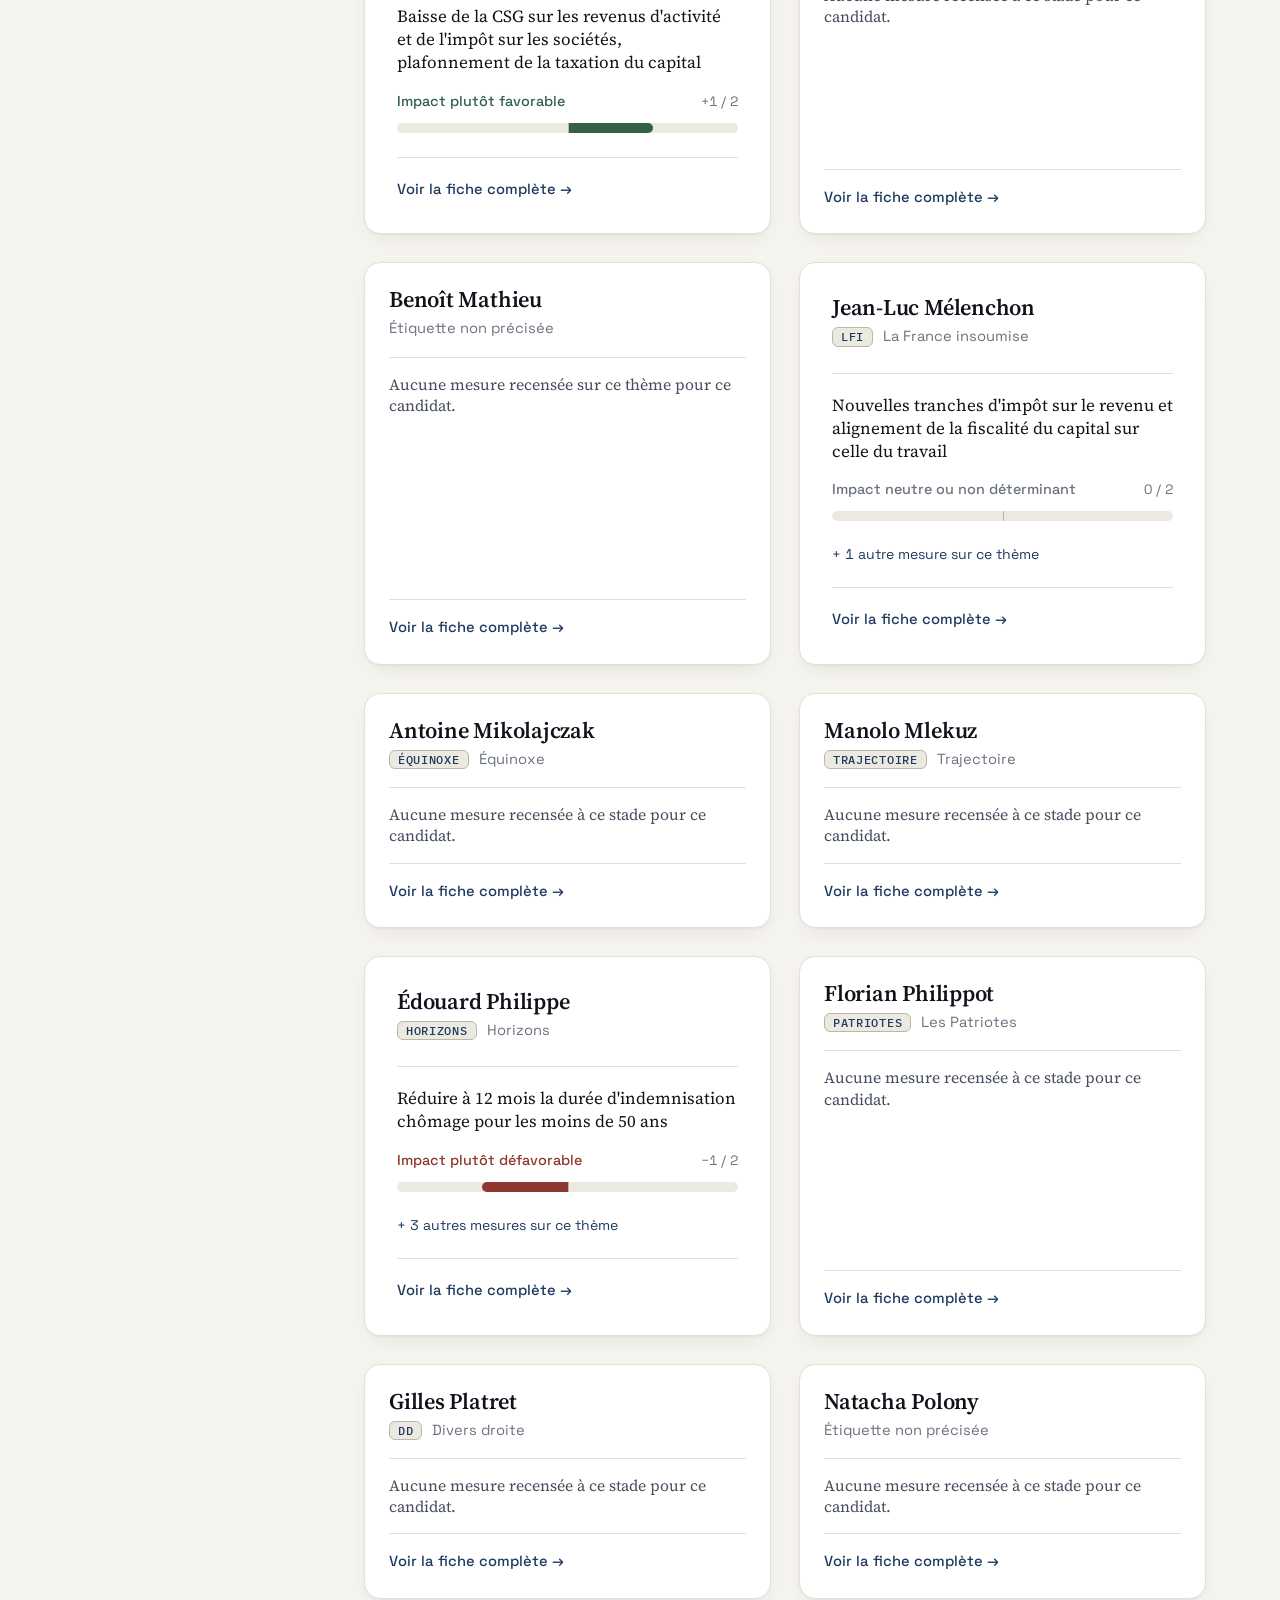
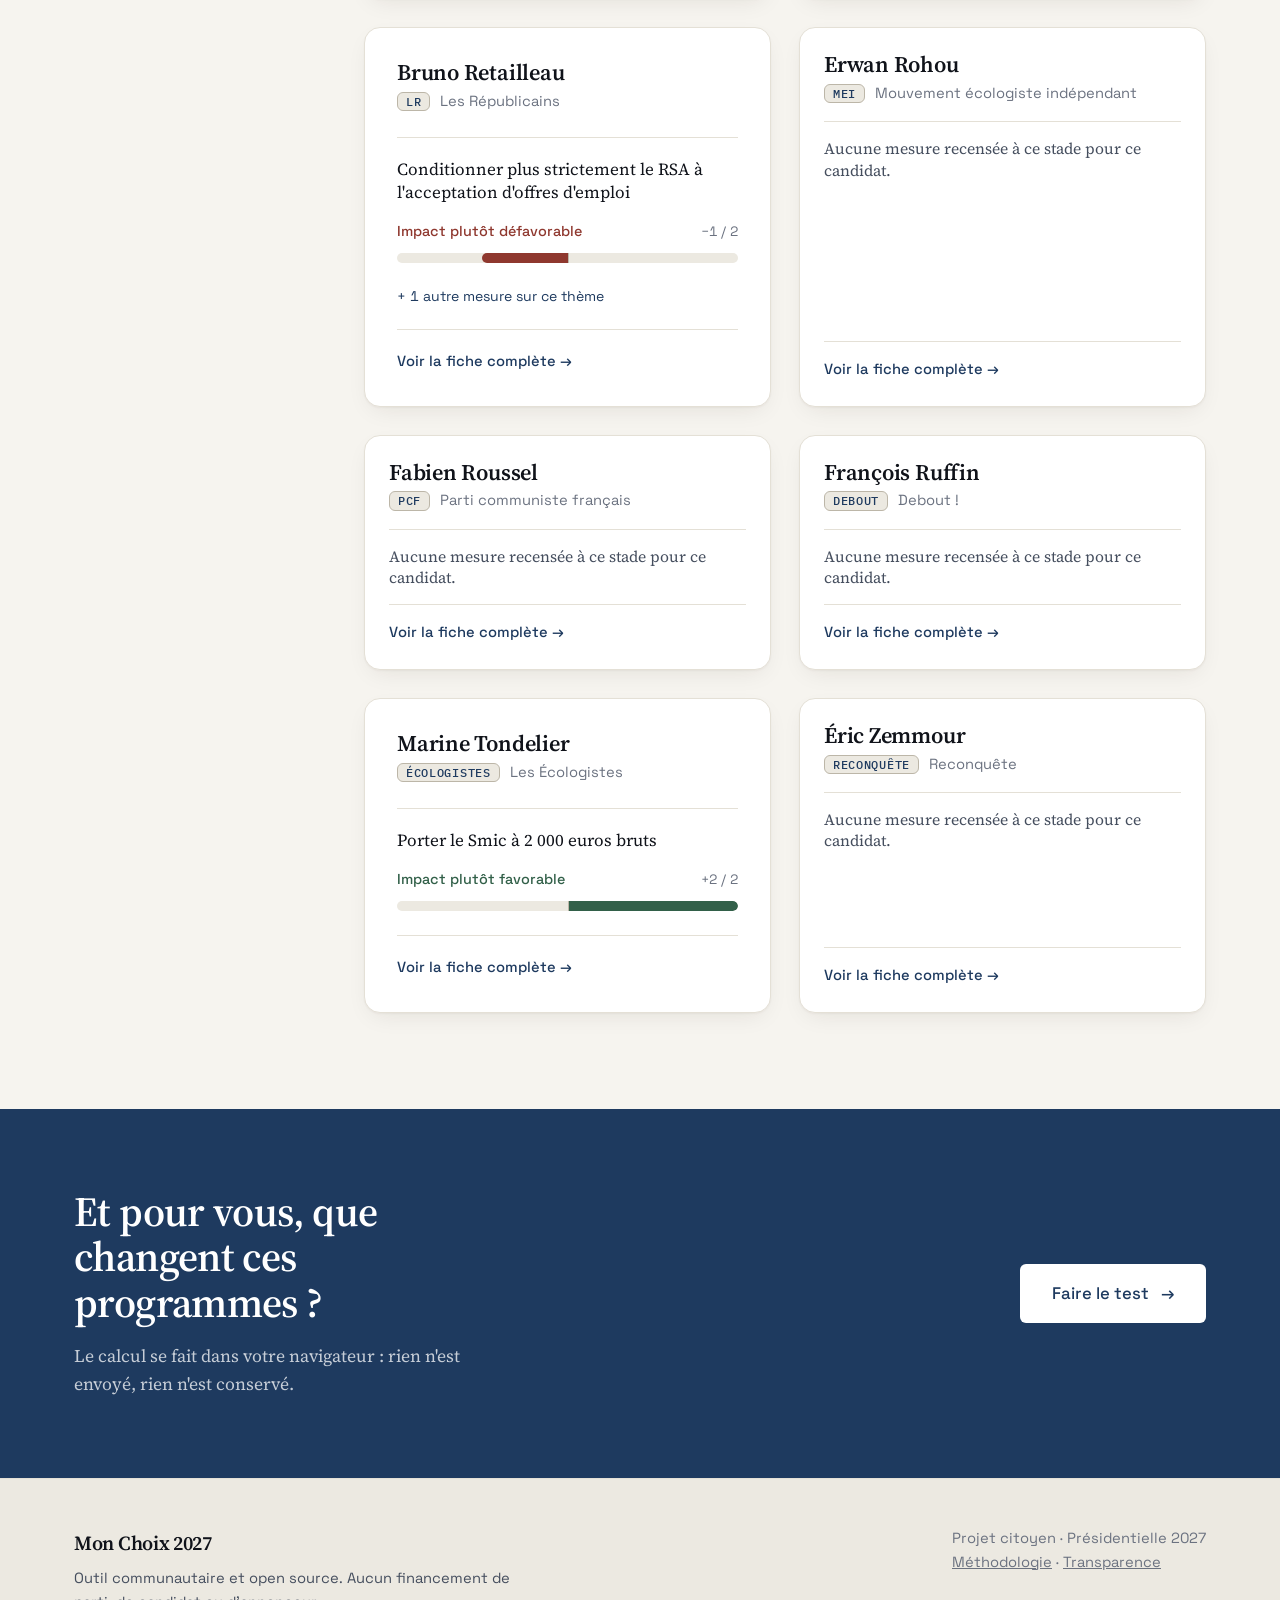
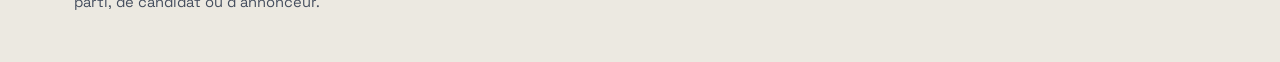
==== commit fcc4cb52: "Parcours unique (situation puis boussole), boussole, carte de partage adaptée, données resynchronisé" ====
--- a/index.html
+++ b/index.html
@@ -16,7 +16,7 @@
   <div class="container site-header__row">
     <a href="index.html" class="logo">Mon <span>Choix 2027</span></a>
     <nav class="site-nav">
-      <a href="simulateur.html">Simulateur</a>
+      <a href="simulateur.html">Le test</a>
       <a href="candidat.html">Fiches candidats</a>
       <a href="methodologie.html">Méthodologie</a>
     </nav>
--- a/css/style.css
+++ b/css/style.css
@@ -1588,3 +1588,43 @@
 .detail-calcul__ecart { display: block; }
 .detail-calcul__note { margin: 16px 0 0; font-size: 0.85rem; color: var(--ink-soft); }
 .detail-calcul__note a { text-decoration: underline; text-underline-offset: 3px; }
+
+/* Parcours en deux étapes et boussole (étape 2) */
+.etapes { display: flex; flex-wrap: wrap; align-items: center; gap: 8px 24px; margin-bottom: 32px; padding-bottom: 16px; border-bottom: 1px solid var(--line); }
+.etapes__pastille { display: flex; align-items: center; gap: 10px; padding: 0; border: none; background: none; cursor: pointer; font-family: var(--font-display); font-size: 0.92rem; color: var(--ink-faint); }
+.etapes__pastille:hover { color: var(--ink-soft); }
+.etapes__pastille.actif { color: var(--ink); font-weight: 500; }
+.etapes__pastille span { display: flex; align-items: center; justify-content: center; width: 24px; height: 24px; border-radius: 50%; background: var(--paper-deep); font-size: 0.8rem; }
+.etapes__pastille.actif span { background: var(--accent-bleu); color: #fff; }
+.etapes__fleche { color: var(--ink-faint); }
+.lien-bouton { padding: 0; border: none; background: none; cursor: pointer; font: inherit; color: inherit; text-decoration: underline; text-underline-offset: 4px; }
+
+.boussole__liste, .boussole__resultats { list-style: none; margin: 0; padding: 0; display: flex; flex-direction: column; gap: 24px; }
+.boussole__resultats { gap: 16px; margin-bottom: 40px; }
+.boussole__question, .boussole__carte { padding: 24px; border: 1px solid var(--line); border-radius: 16px; background: var(--paper-raised); box-shadow: var(--shadow-sm); }
+.boussole__theme { margin-bottom: 12px; font-family: var(--font-display); font-size: 0.8rem; font-weight: 500; color: var(--ink-faint); }
+.boussole__options { display: flex; flex-direction: column; gap: 10px; }
+.boussole__option { padding: 12px 16px; border: 1px solid var(--line); border-radius: 12px; background: none; text-align: left; font: inherit; line-height: 1.4; color: var(--ink-soft); cursor: pointer; transition: border-color 0.15s; }
+.boussole__option:hover { border-color: var(--line-strong); }
+.boussole__option.actif { border-color: var(--accent-bleu); background: var(--paper-deep); color: var(--ink); font-weight: 500; }
+.boussole__option.estompe { color: var(--ink-faint); }
+.boussole__bas { display: flex; flex-wrap: wrap; align-items: center; gap: 12px; margin-top: 16px; font-family: var(--font-display); font-size: 0.86rem; }
+.boussole__importance { display: flex; align-items: center; gap: 6px; color: var(--ink-soft); }
+.boussole__puce { padding: 6px 14px; border: 1px solid var(--line); border-radius: 999px; background: var(--paper-deep); font: inherit; color: var(--ink-soft); cursor: pointer; }
+.boussole__puce:hover { border-color: var(--line-strong); }
+.boussole__puce.actif { border-color: var(--accent-bleu); background: var(--accent-bleu); color: #fff; }
+button.boussole__puce[data-sans-avis].actif { background: var(--paper-deep); color: var(--ink); font-weight: 500; }
+.boussole__barre { position: sticky; bottom: 16px; display: flex; align-items: center; justify-content: space-between; gap: 16px; margin-top: 32px; padding: 16px; border: 1px solid var(--line); border-radius: 16px; background: var(--paper-raised); box-shadow: var(--shadow-sm); font-family: var(--font-display); color: var(--ink-soft); }
+.boussole__barre .bouton-principal { margin: 0; width: auto; }
+.boussole__barre .bouton-principal:disabled { opacity: 0.4; cursor: not-allowed; }
+.boussole__avis { margin-bottom: 32px; padding: 16px 20px; border-radius: 12px; background: rgba(236, 233, 225, 0.7); font-size: 0.92rem; line-height: 1.6; color: var(--ink-soft); }
+.boussole__titre { margin: 0 0 16px; font-size: 1.5rem; }
+.boussole__vide { margin-bottom: 32px; color: var(--ink-soft); }
+.boussole__carte-tete { display: flex; align-items: baseline; justify-content: space-between; gap: 12px; font-size: 1.05rem; }
+.boussole__carte p { margin: 6px 0 0; font-family: var(--font-display); font-size: 0.88rem; color: var(--ink-soft); }
+.boussole__carte details { margin-top: 12px; }
+.boussole__carte summary { cursor: pointer; font-family: var(--font-display); font-size: 0.86rem; color: var(--accent-bleu); }
+.boussole__carte ul { margin: 8px 0 0; padding-left: 18px; display: flex; flex-direction: column; gap: 8px; font-size: 0.88rem; color: var(--ink-soft); }
+.boussole__carte ul a { text-decoration: underline; text-underline-offset: 4px; }
+.boussole__liens { display: flex; flex-wrap: wrap; gap: 16px; margin-top: 32px; font-family: var(--font-display); font-size: 0.95rem; }
+.boussole__liens a { text-decoration: underline; text-underline-offset: 4px; }
